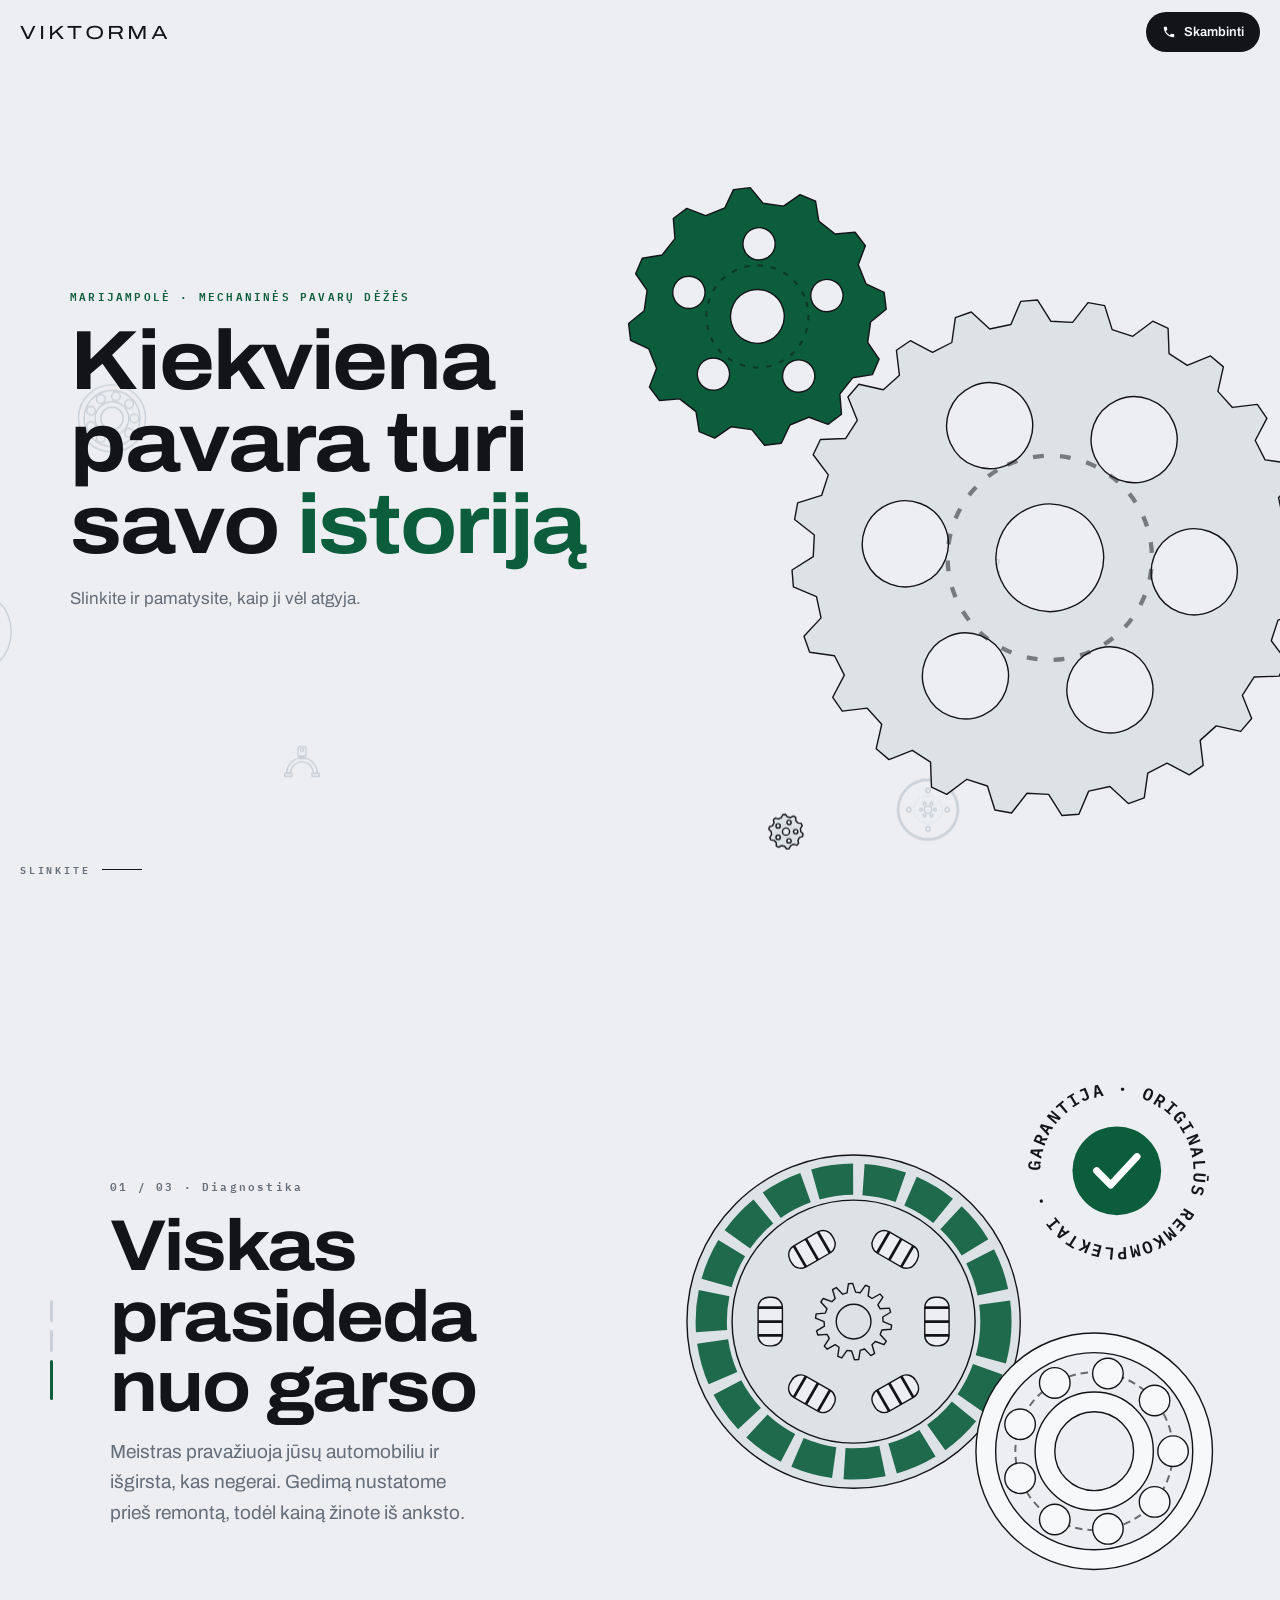
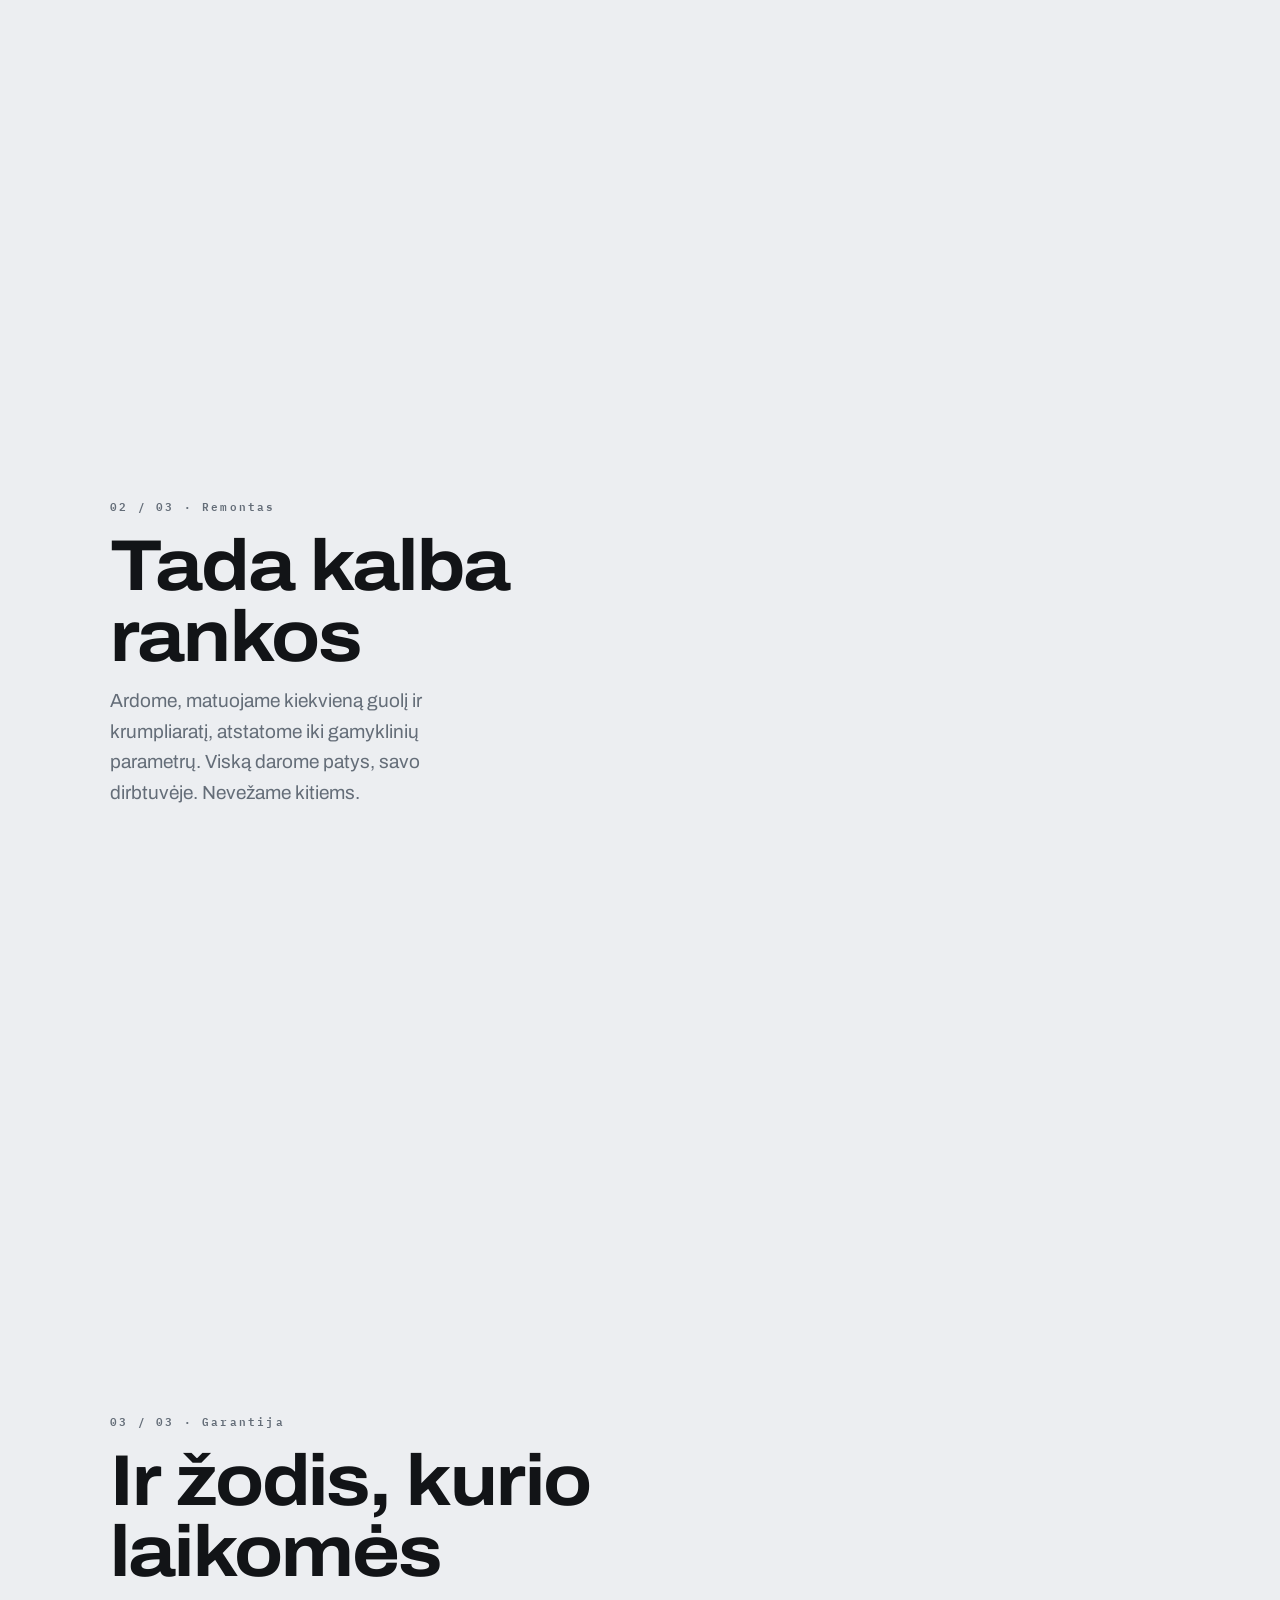
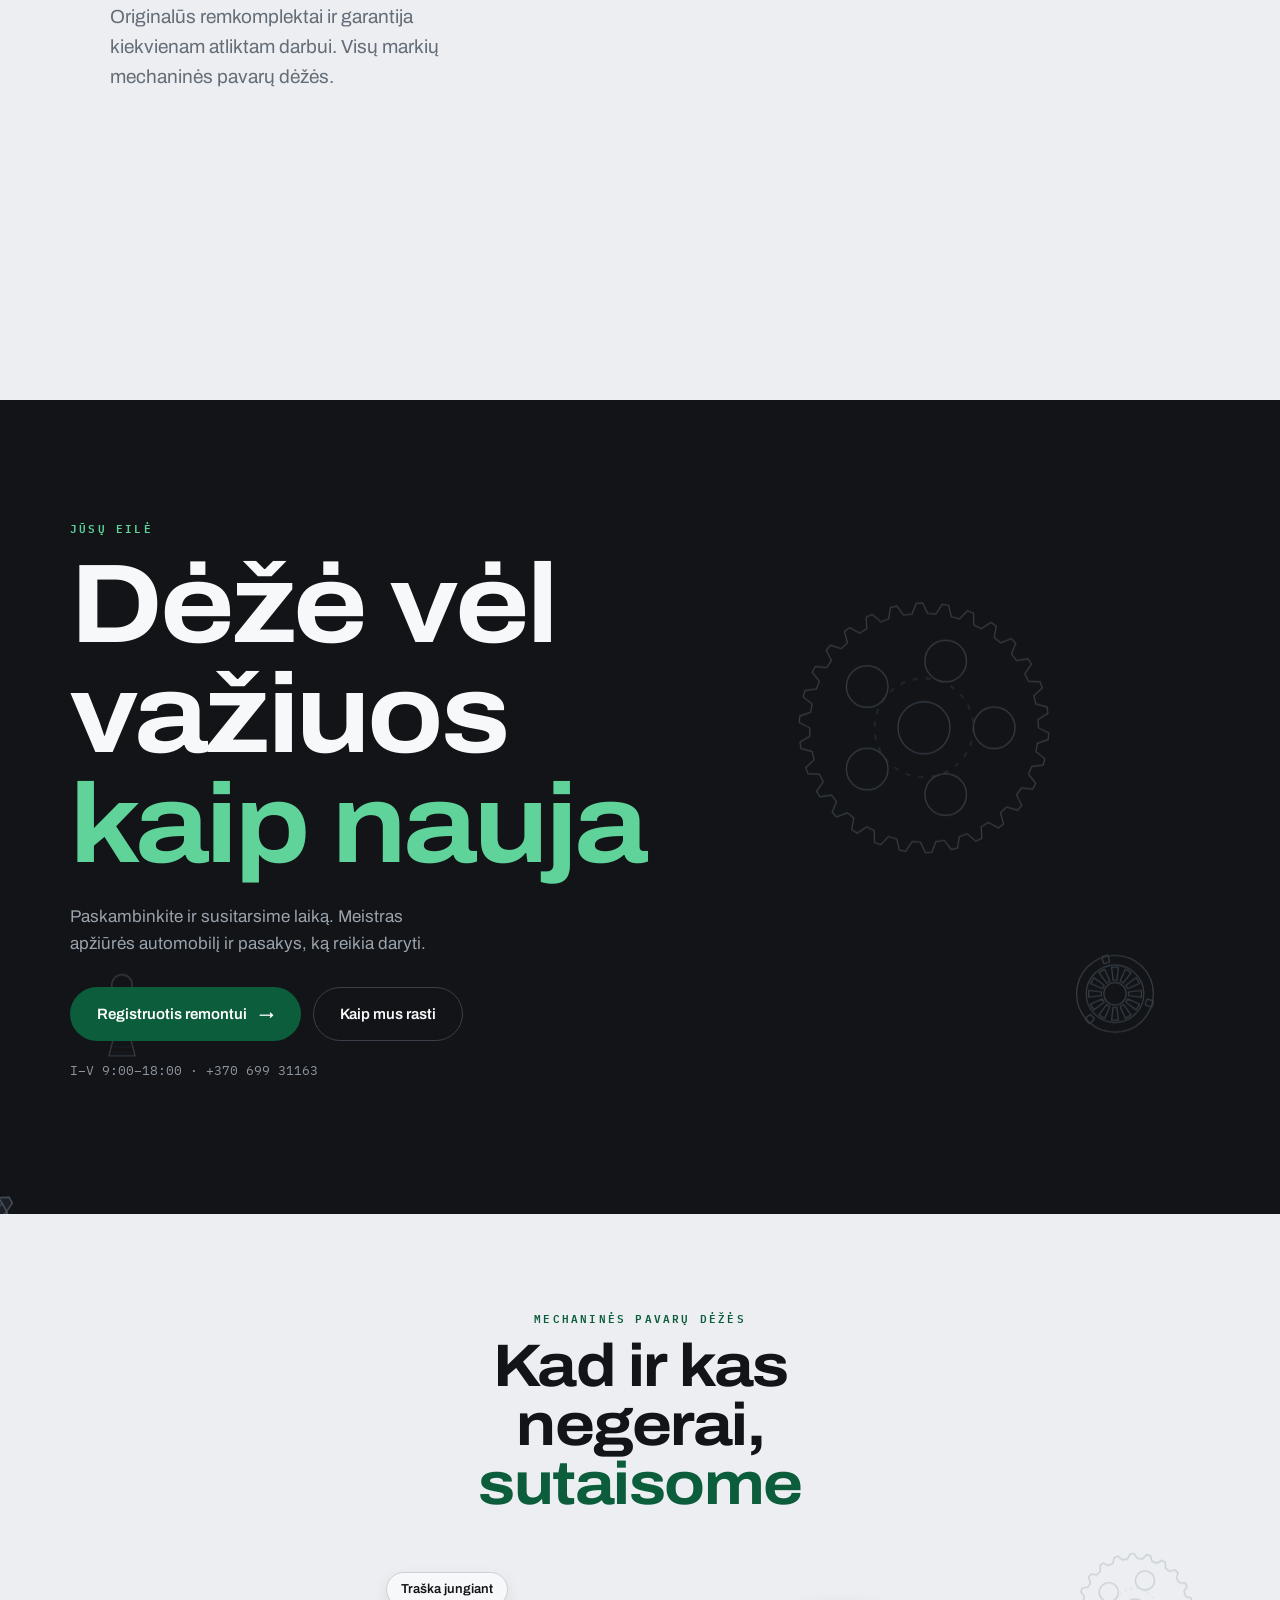
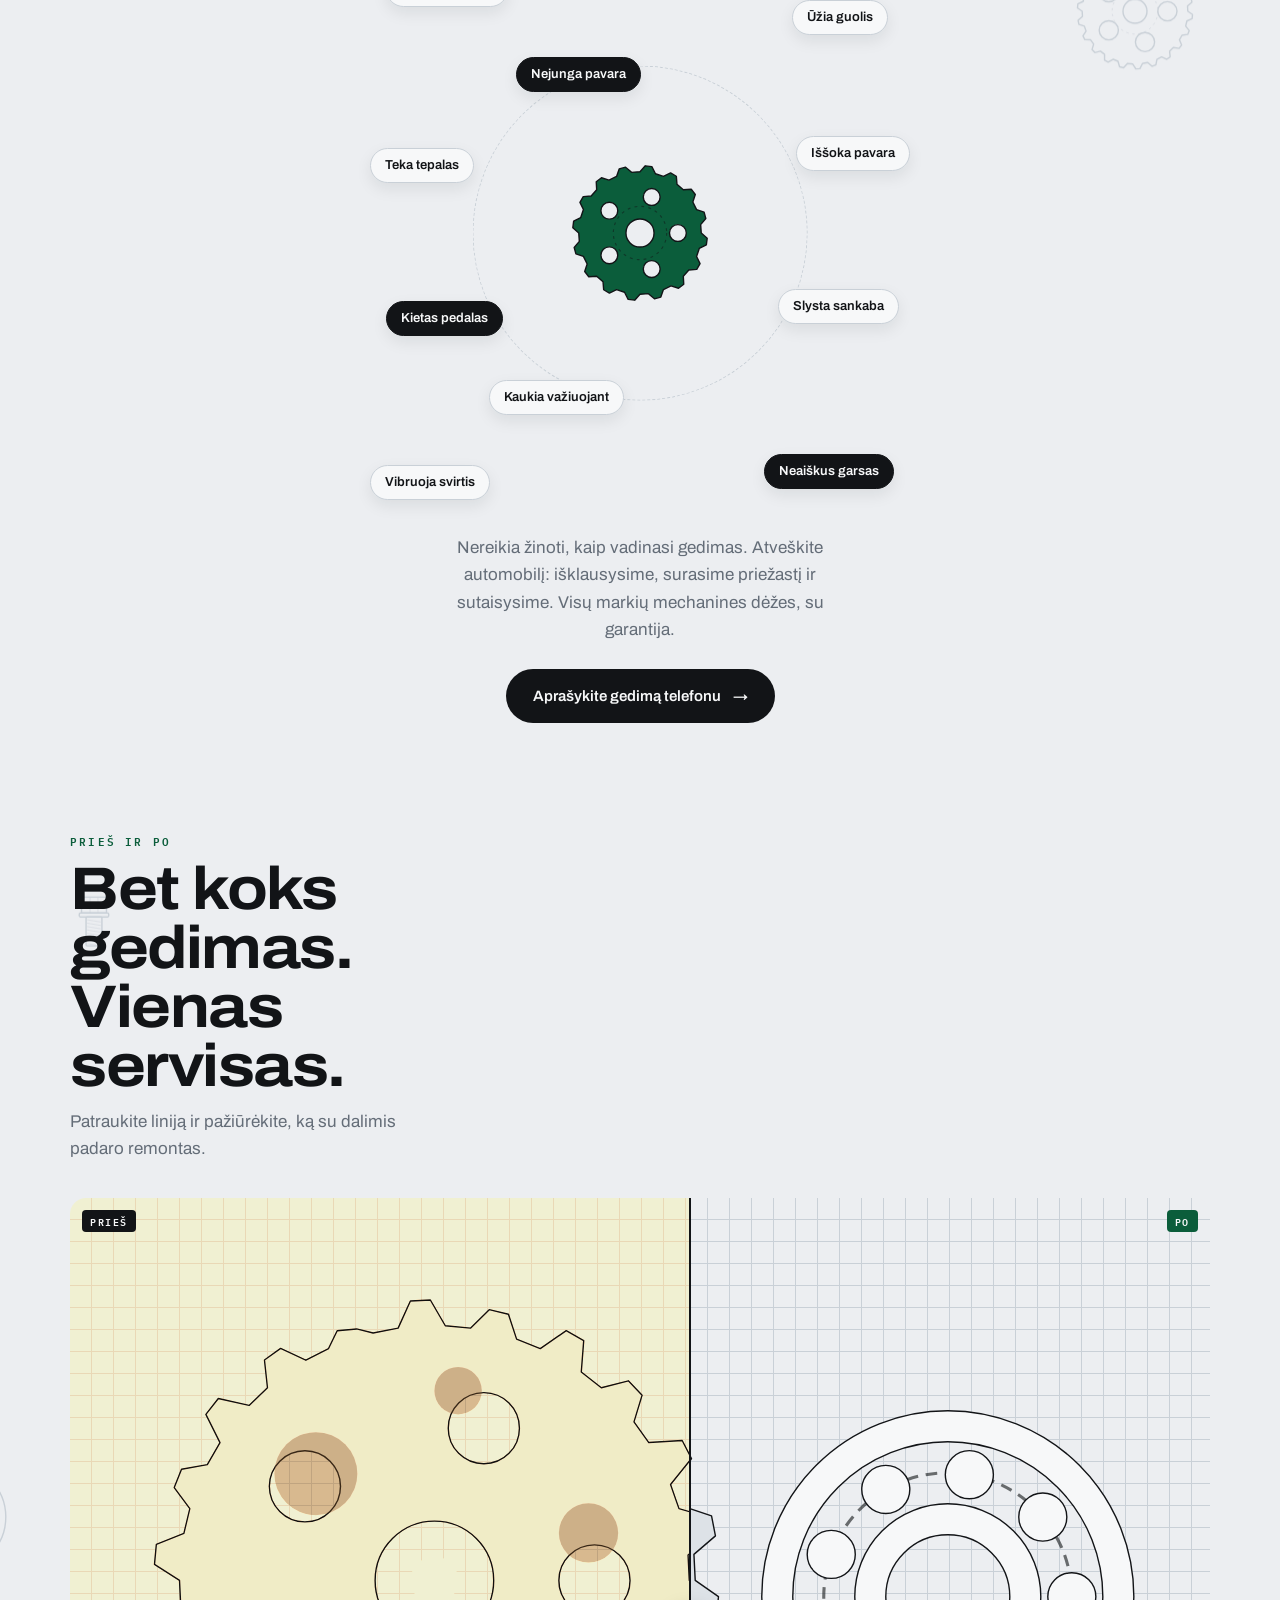
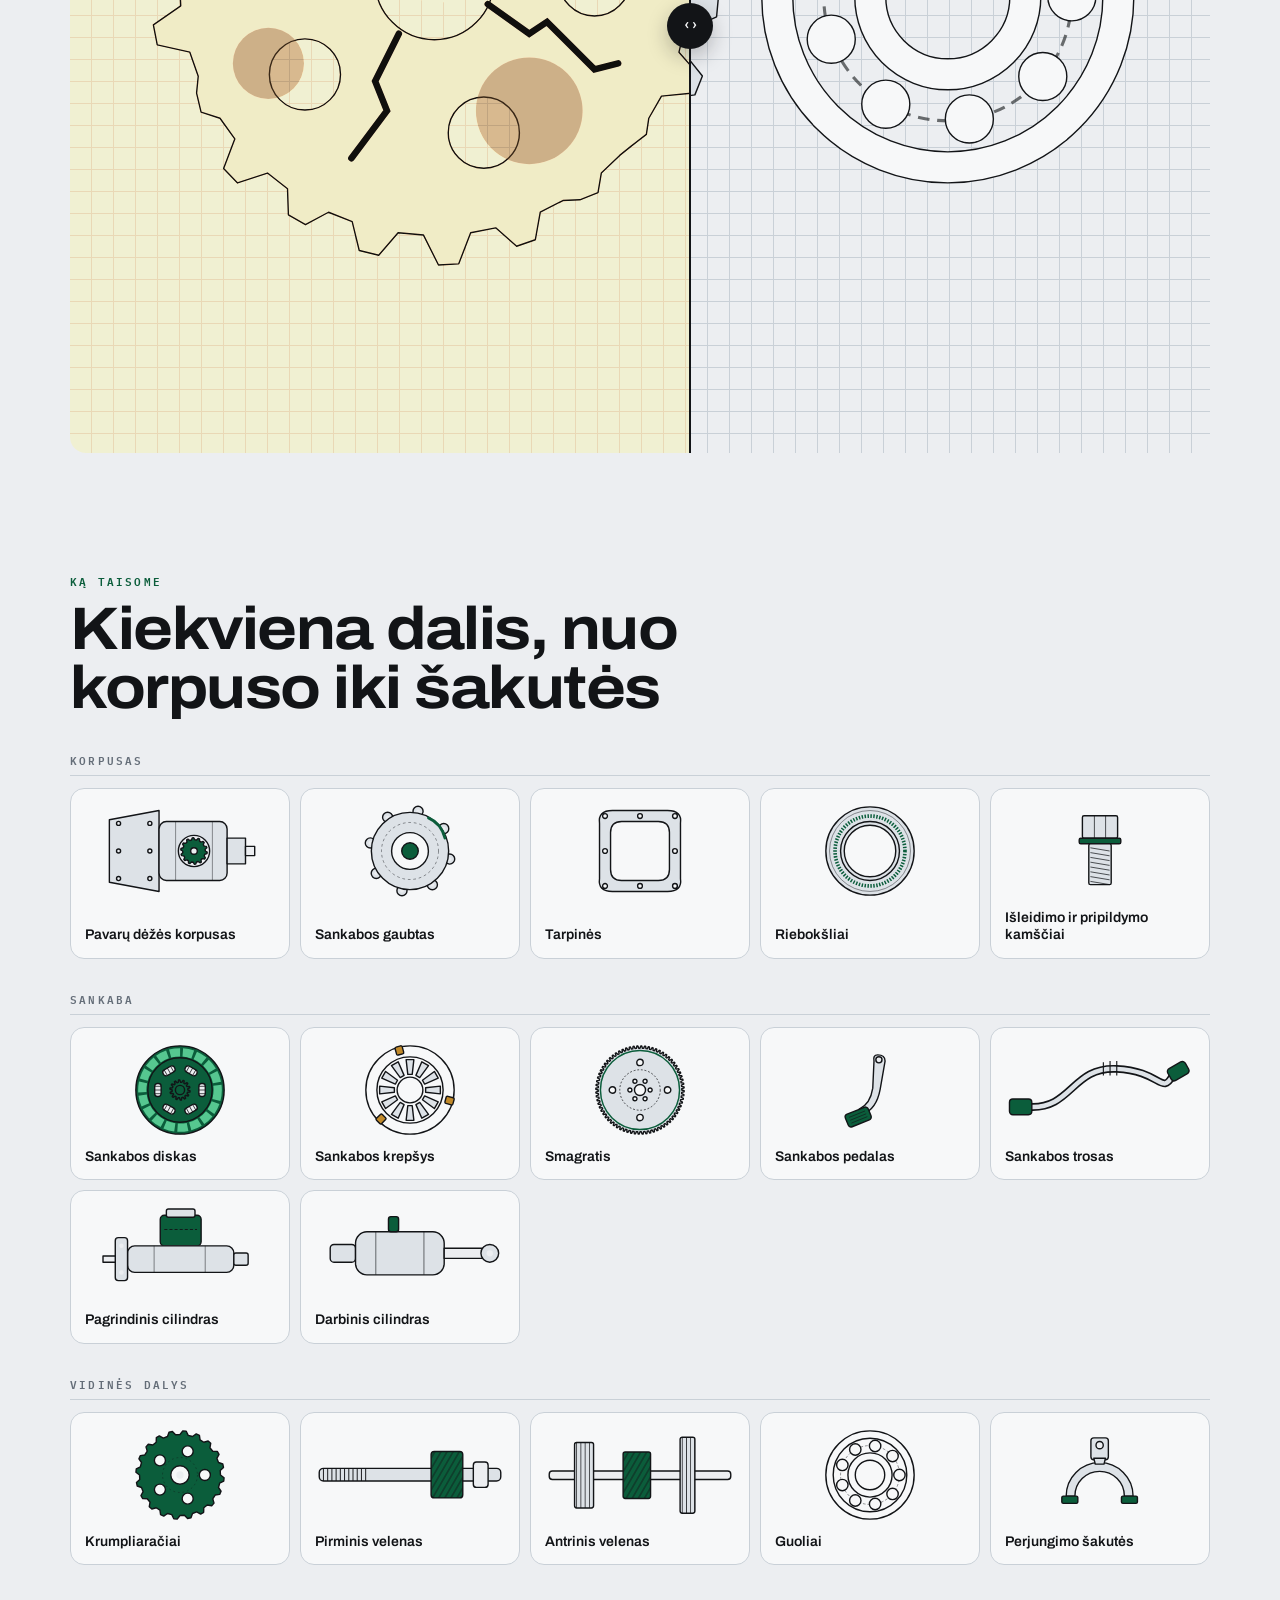
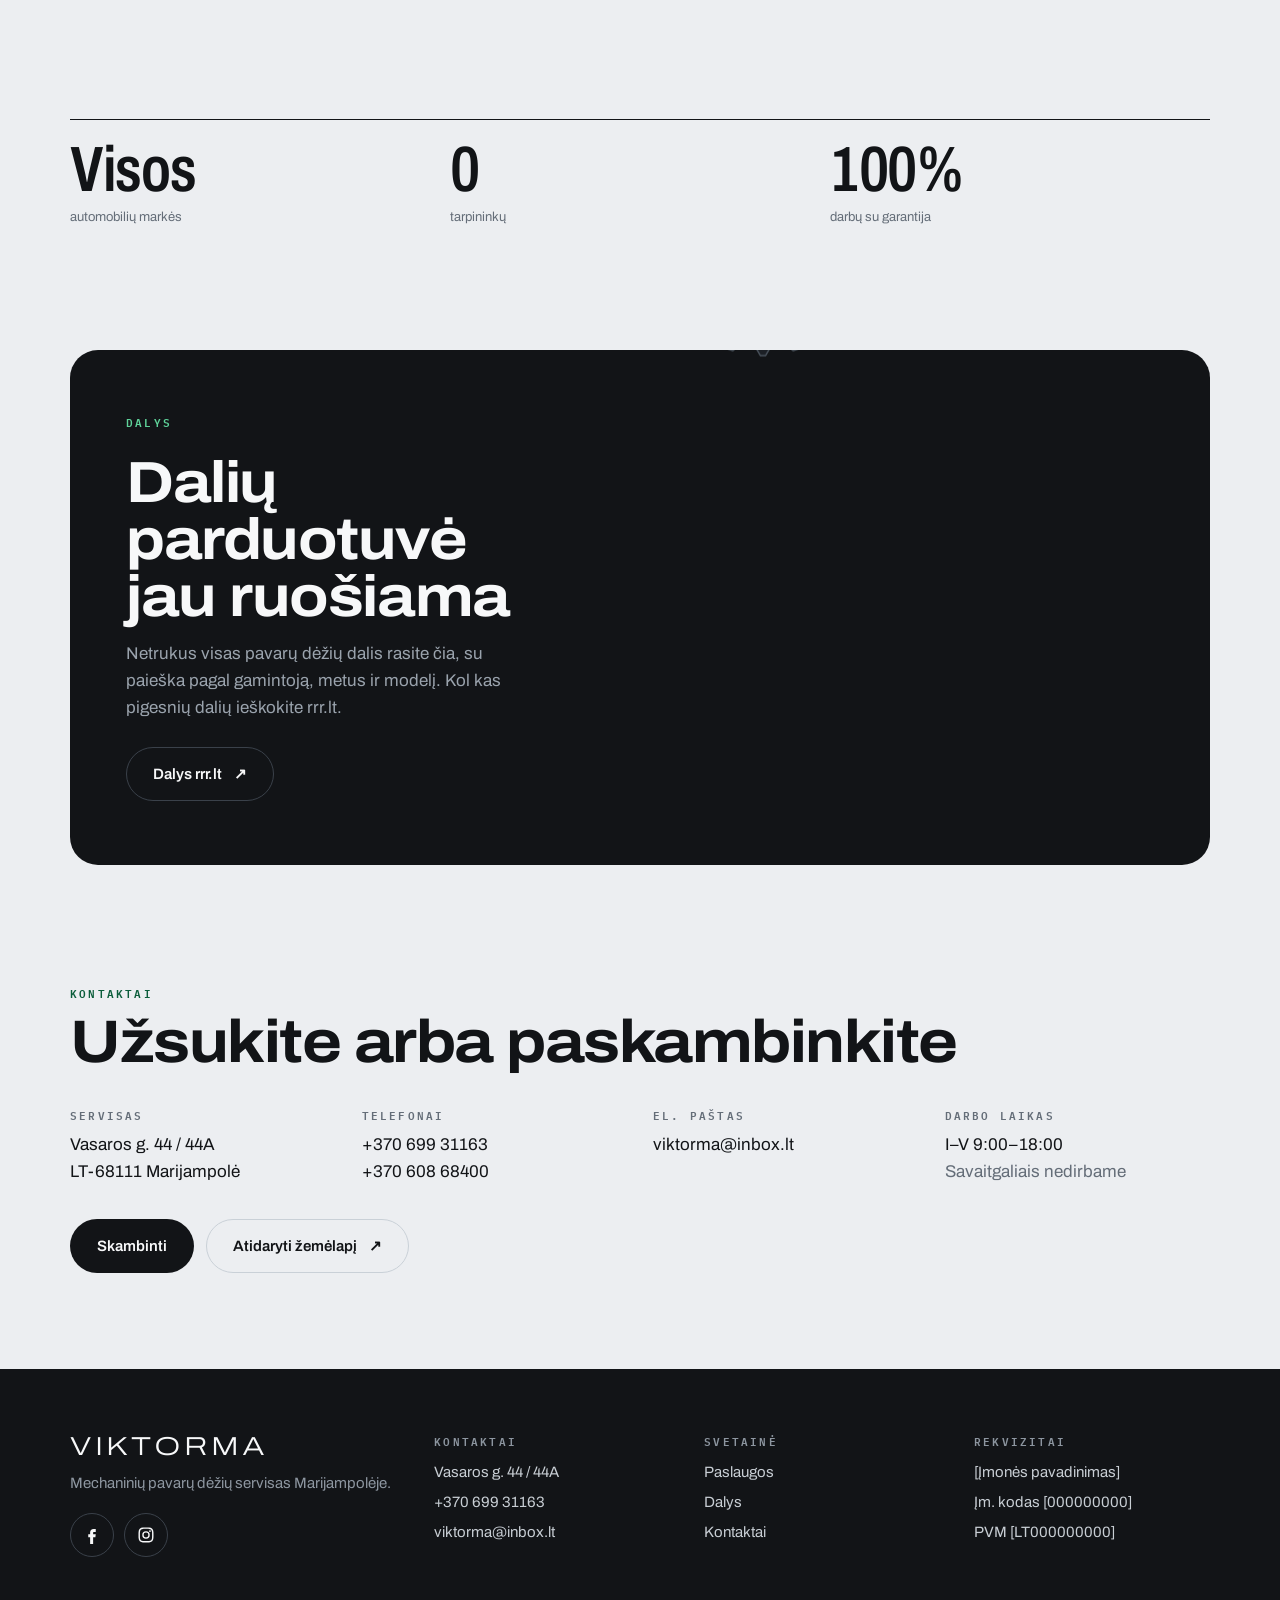
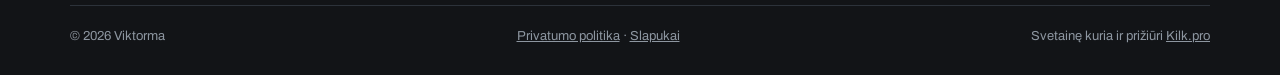
==== index.html @ b4c27b7d "Replace services list with symptom cloud and before/after slider The services cards are gone. A clou" ====
<!doctype html>
<html lang="lt">
<head>
<meta charset="utf-8">
<meta name="viewport" content="width=device-width, initial-scale=1, viewport-fit=cover">
<title>Viktorma · Mechaninių pavarų dėžių servisas Marijampolėje</title>
<meta name="description" content="Mechaninių pavarų dėžių diagnostika, kapitalinis remontas ir tepalų keitimas Marijampolėje. Be tarpininkų, su garantija.">
<meta name="theme-color" content="#eceef1">
<link rel="preconnect" href="https://fonts.googleapis.com">
<link rel="preconnect" href="https://fonts.gstatic.com" crossorigin>
<link rel="stylesheet" href="https://fonts.googleapis.com/css2?family=Archivo:wdth,wght@62..125,300..800&family=IBM+Plex+Mono:wght@400;600&display=swap">
<link rel="stylesheet" href="assets/theme.css">
<style>
  /* Header */
  .top { position: fixed; inset: 0 0 auto; z-index: 50; display: flex; align-items: center; justify-content: space-between;
    padding: calc(12px + env(safe-area-inset-top, 0px)) max(20px, env(safe-area-inset-right, 0px)) 12px var(--gutter);
    opacity: 0; transition: opacity .8s var(--ease) .4s, background .4s, box-shadow .4s; }
  .ready .top { opacity: 1; }
  .top.solid { background: rgba(236, 238, 241, .86); backdrop-filter: blur(12px); -webkit-backdrop-filter: blur(12px); box-shadow: 0 1px 0 var(--line); }
  .logo { font: 400 19px/1 var(--f-sans); font-stretch: 125%; letter-spacing: .16em; text-decoration: none; }
  .top-call { display: inline-flex; align-items: center; gap: 8px; height: 40px; padding: 0 16px; border-radius: 999px; background: var(--ink); color: var(--steel-2); font: 600 13px/1 var(--f-sans); text-decoration: none; }
  .top-call svg { width: 14px; height: 14px; fill: currentColor; }

  /* Hero: quiet screen, one line, two meshing gears turning at the edge */
  .hero { position: relative; min-height: 100svh; overflow: hidden; display: grid; align-content: center; }
  .hero .wrap { position: relative; z-index: 2; }
  .hero-line { font-size: clamp(34px, 10vw, 84px); max-width: 11ch; margin-top: 16px; }
  .hero .lead { margin-top: 18px; }
  .ready .hero .wrap > * { animation: rise 1.2s var(--ease) both; }
  .ready .hero .wrap > :nth-child(2) { animation-delay: .15s; }
  .ready .hero .wrap > :nth-child(3) { animation-delay: .3s; }
  @keyframes rise { from { opacity: 0; transform: translateY(18px); } }
  .mesh { position: absolute; inset: 0; z-index: 1; pointer-events: none; }
  .mesh > div { position: absolute; }
  .scroll-cue { position: absolute; z-index: 2; left: var(--gutter); bottom: calc(26px + env(safe-area-inset-bottom, 0px)); display: flex; align-items: center; gap: 12px;
    font: 600 10px/1 var(--f-mono); letter-spacing: .28em; text-transform: uppercase; color: var(--dim); }
  .scroll-cue i { width: 40px; height: 1px; background: var(--ink); transform-origin: left; animation: cue 2.2s var(--ease) infinite; }
  @keyframes cue { 0% { transform: scaleX(0); } 60% { transform: scaleX(1); opacity: 1; } 100% { transform: scaleX(1); opacity: 0; } }

  /* Story: sticky stage with three illustrated scenes, chapters scroll over it */
  .story { position: relative; }
  .stage { position: sticky; top: 0; height: 100svh; overflow: hidden; pointer-events: none; }
  .scene { position: absolute; left: 50%; top: 13svh; width: min(84vw, 520px); aspect-ratio: 1; max-width: 100%; transform: translateX(-50%) scale(.86) rotate(-6deg); opacity: 0;
    transition: opacity .8s var(--ease), transform 1.1s var(--ease); display: grid; place-items: center; }
  .stage[data-step="1"] .s1, .stage[data-step="2"] .s2, .stage[data-step="3"] .s3 { opacity: 1; transform: translateX(-50%); }
  .s1 .box { width: 92%; }
  .waves { position: absolute; left: -4%; top: 22%; width: 40%; }
  .waves path { fill: none; stroke: var(--green); stroke-width: 2; stroke-linecap: round; opacity: 0; animation: wave 2.4s ease-out infinite; transform-origin: 0 50%; }
  .waves path:nth-child(2) { animation-delay: .4s; } .waves path:nth-child(3) { animation-delay: .8s; }
  @keyframes wave { 0% { opacity: 0; transform: scale(.6); } 30% { opacity: 1; } 100% { opacity: 0; transform: scale(1.15); } }
  .callout { position: absolute; font: 600 10px/1.3 var(--f-mono); letter-spacing: .12em; text-transform: uppercase; display: flex; align-items: center; gap: 8px; color: var(--ink); }
  .callout::before { content: ''; width: 26px; height: 1px; background: var(--ink); }
  .s2 .cut { position: absolute; width: 62%; opacity: .9; }
  .s2 .sh { position: absolute; width: 104%; bottom: 6%; }
  .s2 .sh .g1, .s2 .sh .g2, .s2 .sh .g3 { transition: transform 1.4s var(--ease) .3s; }
  .stage[data-step="2"] .sh .g1 { transform: translateX(-12px); }
  .stage[data-step="2"] .sh .g3 { transform: translateX(14px); }
  .s3 .cl { position: absolute; width: 62%; left: 2%; top: 14%; }
  .s3 .br { position: absolute; width: 44%; right: 2%; bottom: 10%; }
  .s3 .badge { position: absolute; width: 36%; right: 2%; top: 0; }
  .badge { overflow: visible; }
  .badge text { font: 600 8.5px var(--f-mono); letter-spacing: .12em; fill: var(--ink); }
  .badge .core { fill: var(--green); }
  .steps { position: absolute; left: var(--gutter); top: 50%; display: grid; gap: 8px; transform: translateY(-50%); }
  .steps i { width: 3px; height: 22px; border-radius: 2px; background: var(--line); transition: background .4s, height .4s; }
  .stage[data-step="1"] .steps i:nth-child(1), .stage[data-step="2"] .steps i:nth-child(2), .stage[data-step="3"] .steps i:nth-child(3) { background: var(--green); height: 40px; }

  .chapter { position: relative; z-index: 2; min-height: 100svh; display: flex; align-items: flex-end; padding-bottom: 9svh; }
  .chapter:first-of-type { margin-top: -100svh; }
  .chapter .wrap > div { max-width: 560px; padding-top: 70px;
    background: linear-gradient(to bottom, rgba(236, 238, 241, 0), var(--steel) 60px); }
  .chapter .num { font: 600 11px/1 var(--f-mono); color: var(--dim); letter-spacing: .2em; }
  .chapter h2 { font-size: clamp(36px, 10.5vw, 72px); margin: 12px 0 14px; }
  .chapter p { margin: 0; color: var(--dim); max-width: 34ch; font-size: clamp(16px, 4.3vw, 19px); }
  @media (min-width: 900px) {
    .scene { left: auto; right: max(4vw, calc((100vw - var(--max)) / 2)); top: 50%; transform: translateY(-50%) scale(.86) rotate(-6deg); width: min(44vw, 560px); }
    .stage[data-step="1"] .s1, .stage[data-step="2"] .s2, .stage[data-step="3"] .s3 { transform: translateY(-50%); }
    .chapter { align-items: center; padding: 0; }
    .chapter .wrap > div { background: none; padding: 0 0 0 40px; }
    .steps { left: max(var(--gutter), calc((100vw - var(--max)) / 2)); }
  }

  /* CTA */
  .cta { position: relative; overflow: hidden; padding: 120px 0; min-height: 88svh; display: grid; align-content: center; }
  .cta .wrap { position: relative; z-index: 1; }
  .cta h2 { font-size: clamp(44px, 13vw, 112px); margin: 16px 0 22px; max-width: 10ch; }
  .cta h2 em { color: #5fd39a; }
  .cta-actions { display: flex; flex-wrap: wrap; gap: 12px; margin-top: 30px; }
  .cta-note { margin-top: 20px; font: 400 13px/1.5 var(--f-mono); color: #8d96a0; }

  /* Info sections */
  .section { position: relative; padding: 96px 0; }
  .section-head { display: grid; gap: 12px; margin-bottom: 36px; }
  .section-head h2 { font-size: clamp(34px, 9vw, 60px); }
  .services { display: grid; gap: 12px; grid-template-columns: 1fr; }
  .fix h2 { max-width: 12ch; }
  .fix { overflow: hidden; }
  .cloud { position: relative; width: min(100%, 540px); aspect-ratio: 1 / 1.05; margin: 10px auto 0; }
  .cloud::before { content: ''; position: absolute; left: 50%; top: 50%; width: 62%; aspect-ratio: 1; transform: translate(-50%, -50%); border: 1px dashed var(--line); border-radius: 50%; }
  .cloud .core { position: absolute; left: 50%; top: 50%; width: 26%; transform: translate(-50%, -50%); }
  .sym { position: absolute; white-space: nowrap; font: 600 13px/1 var(--f-sans); padding: 10px 14px; border-radius: 999px; background: var(--steel-2); border: 1px solid var(--line);
    box-shadow: 0 6px 16px rgba(18, 20, 23, .08); animation: drift var(--bob, 6s) ease-in-out infinite alternate; }
  .sym.k { background: var(--ink); color: var(--steel-2); border-color: var(--ink); }
  @keyframes drift { from { transform: translateY(-5px) rotate(var(--tilt, 0deg)); } to { transform: translateY(5px) rotate(calc(var(--tilt, 0deg) * -1)); } }
  .fix-line { max-width: 40ch; margin: 18px auto 0; text-align: center; color: var(--dim); }
  .ba-block { margin-top: 110px; }
  .ba { position: relative; border-radius: 16px; overflow: hidden; user-select: none; touch-action: pan-y; }
  .ba .art { border-radius: 0; aspect-ratio: 4 / 3; }
  .ba .before { position: absolute; inset: 0; clip-path: inset(0 calc(100% - var(--x)) 0 0); filter: sepia(.55) saturate(1.3) brightness(.92) contrast(1.05); }
  .ba .rust { position: absolute; fill: #8a4b1f; fill-opacity: .4; }
  .ba-lab { position: absolute; top: 12px; z-index: 3; font: 600 10px/1 var(--f-mono); letter-spacing: .16em; text-transform: uppercase; background: var(--ink); color: var(--steel-2); padding: 6px 8px; border-radius: 4px; }
  .ba-lab.l { left: 12px; } .ba-lab.r { right: 12px; background: var(--green); }
  .ba-handle { position: absolute; z-index: 3; top: 0; bottom: 0; left: var(--x); width: 2px; margin-left: -1px; background: var(--ink); pointer-events: none; }
  .ba-handle b { position: absolute; top: 50%; left: 50%; transform: translate(-50%, -50%); width: 46px; height: 46px; border-radius: 50%; background: var(--ink); color: var(--steel-2); display: grid; place-items: center; font: 600 15px/1 var(--f-sans); box-shadow: 0 8px 20px rgba(18, 20, 23, .25); }
  .ba input { position: absolute; inset: 0; z-index: 4; width: 100%; height: 100%; margin: 0; opacity: 0; cursor: ew-resize; }
  .ba:has(input:focus-visible) .ba-handle b { outline: 2px solid var(--green-2); outline-offset: 3px; }
  .art { position: relative; aspect-ratio: 16 / 10; border-radius: 12px; overflow: hidden; background: var(--steel);
    background-image: linear-gradient(var(--line) 1px, transparent 1px), linear-gradient(90deg, var(--line) 1px, transparent 1px); background-size: 22px 22px; background-position: -1px -1px; }
  .art > div { position: absolute; }
  .art .waves { position: absolute; }
  .chip { position: absolute; z-index: 2; font: 600 9.5px/1 var(--f-mono); letter-spacing: .12em; text-transform: uppercase; background: var(--ink); color: var(--steel-2); padding: 5px 7px; border-radius: 4px; }
  .pgroup { margin-bottom: 34px; }
  .pgroup h3 { font: 600 11px/1 var(--f-mono); letter-spacing: .2em; text-transform: uppercase; color: var(--dim); margin: 0 0 12px; padding-bottom: 10px; border-bottom: 1px solid var(--line); }
  .tiles { display: grid; grid-template-columns: repeat(2, minmax(0, 1fr)); gap: 10px; }
  .tile { background: var(--steel-2); border: 1px solid var(--line); border-radius: 14px; padding: 16px 14px 14px; display: grid; gap: 12px; align-content: space-between; }
  .tile > div { height: 92px; display: grid; place-items: center; }
  .tile > div .part-svg { max-height: 92px; width: auto; max-width: 100%; }
  .tile .t-sm .part-svg { max-height: 80px; }
  .tile .t-spin .part-svg { animation: spin 40s linear infinite; }
  .tile:nth-child(2n) .t-spin .part-svg { animation-direction: reverse; }
  .tile span { font: 600 14px/1.25 var(--f-sans); }
  @media (max-width: 639px) { .tile:last-child:nth-child(odd) { grid-column: 1 / -1; } }
  @media (min-width: 640px) { .tiles { grid-template-columns: repeat(3, minmax(0, 1fr)); } }
  @media (min-width: 980px) { .tiles { grid-template-columns: repeat(5, minmax(0, 1fr)); } }
  @media (min-width: 640px) { .services { grid-template-columns: 1fr 1fr; } }
  @media (min-width: 980px) { .services { grid-template-columns: repeat(3, 1fr); } }

  .proof { display: grid; grid-template-columns: repeat(3, 1fr); border-top: 1px solid var(--ink); }
  .proof div { padding: 18px 10px 0 0; }
  .proof b { display: block; font: 600 clamp(30px, 9vw, 64px)/1 var(--f-sans); font-stretch: 75%; letter-spacing: -.02em; font-variant-numeric: tabular-nums; }
  .proof span { font-size: 13px; color: var(--dim); }

  .shop { position: relative; overflow: hidden; border-radius: 28px; padding: 40px 26px 220px; }
  .shop .txt { position: relative; z-index: 1; max-width: 460px; }
  .shop h2 { font-size: clamp(34px, 9vw, 58px); margin: 14px 0 14px; }
  .shop p { margin: 0 0 26px; }
  @media (min-width: 860px) { .shop { padding: 64px 56px; } }

  .contact { display: grid; gap: 26px; grid-template-columns: 1fr 1fr; }
  .contact h4 { margin: 0 0 8px; font: 600 11px/1.4 var(--f-mono); letter-spacing: .2em; text-transform: uppercase; color: var(--dim); }
  .contact p { margin: 0; }
  .contact a { text-decoration: none; }
  .contact a:hover { color: var(--green); }
  .contact-actions { margin-top: 34px; display: flex; flex-wrap: wrap; gap: 12px; }
  @media (min-width: 860px) { .contact { grid-template-columns: repeat(4, 1fr); } }
</style>
</head>
<body>

<div class="intro" aria-hidden="true">
  <div class="intro-in">
    <div class="intro-word"><span style="--i:0">V</span><span style="--i:1">I</span><span style="--i:2">K</span><span style="--i:3">T</span><span style="--i:4">O</span><span style="--i:5">R</span><span style="--i:6">M</span><span style="--i:7">A</span></div>
    <div class="intro-gear tone-green" data-part="gear:12"></div>
  </div>
</div>

<header class="top" id="top">
  <a class="logo" href="#">VIKTORMA</a>
  <a class="top-call" href="tel:+37069931163"><svg viewBox="0 0 24 24" aria-hidden="true"><path d="M6.6 10.8a15.1 15.1 0 0 0 6.6 6.6l2.2-2.2a1 1 0 0 1 1-.25c1.1.37 2.3.57 3.6.57a1 1 0 0 1 1 1V20a1 1 0 0 1-1 1C10.6 21 3 13.4 3 4a1 1 0 0 1 1-1h3.5a1 1 0 0 1 1 1c0 1.3.2 2.5.57 3.6a1 1 0 0 1-.25 1z"/></svg>Skambinti</a>
</header>

<main>
  <section class="hero">
    <div class="field" data-field="bearing,6,9,70,1.4,line;sprocket:14,74,12,54,2,line;gear:10,60,28,36,2.6,steel;clutch,-6,46,90,.8,line;flywheel,70,48,64,1.6,line;fork,22,30,40,2.2,line"></div>
    <div class="mesh" id="mesh" aria-hidden="true"></div>
    <div class="wrap">
      <p class="eyebrow">Marijampolė · Mechaninės pavarų dėžės</p>
      <h1 class="display hero-line">Kiekviena pavara turi savo <em>istoriją</em></h1>
      <p class="lead">Slinkite ir pamatysite, kaip ji vėl atgyja.</p>
    </div>
    <div class="scroll-cue">Slinkite<i></i></div>
  </section>

  <section class="story" aria-label="Viktorma istorija">
    <div class="stage" id="stage" data-step="1" aria-hidden="true">
      <div class="steps"><i></i><i></i><i></i></div>
      <div class="scene s1">
        <div class="box tone-steel" data-part="gearbox"></div>
        <svg class="waves" viewBox="0 0 60 100"><path d="M20,30 Q32,50 20,70"/><path d="M30,20 Q48,50 30,80"/><path d="M40,10 Q64,50 40,90"/></svg>
        <span class="callout" style="right:2%;top:12%">Klausomės</span>
        <span class="callout" style="left:30%;bottom:16%">Matuojame</span>
      </div>
      <div class="scene s2">
        <div class="cut tone-white spin" style="--spin:40s" data-part="cutaway:28"></div>
        <div class="sh tone-steel" data-part="shaft"></div>
        <span class="callout" style="left:0;top:8%">Tolerancija 0,02 mm</span>
      </div>
      <div class="scene s3">
        <div class="cl tone-steel spin" style="--spin:30s" data-part="clutch"></div>
        <div class="br tone-white spin" style="--spin:16s;--dir:reverse" data-part="bearing"></div>
        <svg class="badge" viewBox="0 0 100 100">
          <defs><path id="bp" d="M50,50 m-38,0 a38,38 0 1,1 76,0 a38,38 0 1,1 -76,0"/></defs>
          <circle class="core" cx="50" cy="50" r="22"/>
          <path d="M40,50 l7,7 l13,-14" fill="none" stroke="#fff" stroke-width="3.5" stroke-linecap="round" stroke-linejoin="round"/>
          <g class="spin" style="--spin:26s;transform-origin:50px 50px"><text><textPath href="#bp">GARANTIJA · ORIGINALŪS REMKOMPLEKTAI ·</textPath></text></g>
        </svg>
      </div>
    </div>

    <article class="chapter" data-step="1">
      <div class="wrap"><div class="reveal">
        <span class="num">01 / 03 · Diagnostika</span>
        <h2 class="display">Viskas prasideda nuo garso</h2>
        <p>Meistras pravažiuoja jūsų automobiliu ir išgirsta, kas negerai. Gedimą nustatome prieš remontą, todėl kainą žinote iš anksto.</p>
      </div></div>
    </article>
    <article class="chapter" data-step="2">
      <div class="wrap"><div class="reveal">
        <span class="num">02 / 03 · Remontas</span>
        <h2 class="display">Tada kalba rankos</h2>
        <p>Ardome, matuojame kiekvieną guolį ir krumpliaratį, atstatome iki gamyklinių parametrų. Viską darome patys, savo dirbtuvėje. Nevežame kitiems.</p>
      </div></div>
    </article>
    <article class="chapter" data-step="3">
      <div class="wrap"><div class="reveal">
        <span class="num">03 / 03 · Garantija</span>
        <h2 class="display">Ir žodis, kurio laikomės</h2>
        <p>Originalūs remkomplektai ir garantija kiekvienam atliktam darbui. Visų markių mechaninės pavarų dėžės.</p>
      </div></div>
    </article>
  </section>

  <section class="cta dark" id="registracija">
    <div class="field" data-field="gear:30,62,8,260,.6,nightline;cutaway:20,-12,60,180,1.2,night;sprocket:16,78,70,110,1.8,night;bearing,40,90,70,2.4,nightline;pressure,84,30,80,1.4,nightline;lever,8,16,40,2,nightline"></div>
    <div class="wrap reveal">
      <p class="eyebrow">Jūsų eilė</p>
      <h2 class="display">Dėžė vėl važiuos <em>kaip nauja</em></h2>
      <p class="lead">Paskambinkite ir susitarsime laiką. Meistras apžiūrės automobilį ir pasakys, ką reikia daryti.</p>
      <div class="cta-actions">
        <a class="btn btn-green" href="tel:+37069931163">Registruotis remontui <span class="arr" aria-hidden="true">→</span></a>
        <a class="btn btn-line" href="#kontaktai">Kaip mus rasti</a>
      </div>
      <p class="cta-note">I–V 9:00–18:00 · +370 699 31163</p>
    </div>
  </section>

  <section class="section fix" id="paslaugos">
    <div class="field" data-field="gear:22,84,4,120,1,line;bearing,-8,58,110,1.6,line;pressure,88,88,90,1.3,line;plug,6,30,34,2.2,line"></div>
    <div class="wrap" style="position:relative;z-index:1">
      <div class="section-head reveal" style="text-align:center;justify-items:center">
        <p class="eyebrow">Mechaninės pavarų dėžės</p>
        <h2 class="display">Kad ir kas negerai, <em>sutaisome</em></h2>
      </div>
      <div class="cloud reveal" aria-label="Gedimai, kuriuos taisome">
        <div class="core tone-green spin" style="--spin:24s" data-part="gear:16"></div>
        <span class="sym" style="left:3%;top:4%;--bob:5.0s;--tilt:-3deg">Traška jungiant</span>
        <span class="sym" style="right:4%;top:9%;--bob:6.3s;--tilt:2deg">Ūžia guolis</span>
        <span class="sym k" style="left:27%;top:19%;--bob:7.6s;--tilt:-1deg">Nejunga pavara</span>
        <span class="sym" style="left:0;top:35%;--bob:8.9s;--tilt:3deg">Teka tepalas</span>
        <span class="sym" style="right:0;top:33%;--bob:5.0s;--tilt:-2deg">Iššoka pavara</span>
        <span class="sym k" style="left:3%;top:62%;--bob:6.3s;--tilt:-3deg">Kietas pedalas</span>
        <span class="sym" style="right:2%;top:60%;--bob:7.6s;--tilt:2deg">Slysta sankaba</span>
        <span class="sym" style="left:22%;top:76%;--bob:8.9s;--tilt:-1deg">Kaukia važiuojant</span>
        <span class="sym" style="left:0;top:91%;--bob:5.0s;--tilt:3deg">Vibruoja svirtis</span>
        <span class="sym k" style="right:3%;top:89%;--bob:6.3s;--tilt:-2deg">Neaiškus garsas</span>
      </div>
      <p class="fix-line reveal">Nereikia žinoti, kaip vadinasi gedimas. Atveškite automobilį: išklausysime, surasime priežastį ir sutaisysime. Visų markių mechanines dėžes, su garantija.</p>
      <div class="reveal" style="text-align:center;margin-top:26px"><a class="btn btn-ink" href="tel:+37069931163">Aprašykite gedimą telefonu <span class="arr" aria-hidden="true">→</span></a></div>

      <div class="ba-block">
        <div class="section-head reveal">
          <p class="eyebrow">Prieš ir po</p>
          <h2 class="display">Bet koks gedimas. Vienas servisas.</h2>
          <p class="lead">Patraukite liniją ir pažiūrėkite, ką su dalimis padaro remontas.</p>
        </div>
        <div class="ba reveal" id="ba" style="--x:50%">
          <div class="art after">
            <div class="tone-steel spin" style="left:6%;top:10%;width:52%;--spin:30s" data-part="gear:22"></div>
            <div class="tone-white spin" style="right:6%;top:24%;width:34%;--spin:14s;--dir:reverse" data-part="bearing"></div>
          </div>
          <div class="art before" aria-hidden="true">
            <div class="tone-steel" style="left:6%;top:10%;width:52%" data-part="worn:22"></div>
            <div class="tone-white" style="right:6%;top:24%;width:34%" data-part="bearing"></div>
            <svg class="rust" style="right:6%;top:24%;width:34%" viewBox="-50 -50 100 100"><circle cx="-24" cy="10" r="9"/><circle cx="18" cy="-26" r="7"/><circle cx="30" cy="20" r="6"/><path d="M-6,-40 L0,-30 L-4,-22" fill="none" stroke="#121417" stroke-width="1.2"/></svg>
          </div>
          <span class="ba-lab l">Prieš</span><span class="ba-lab r">Po</span>
          <div class="ba-handle" aria-hidden="true"><b>‹ ›</b></div>
          <input type="range" id="ba-range" min="0" max="100" value="50" aria-label="Palyginti prieš ir po remonto">
        </div>
      </div>
    </div>
  </section>

  <section class="section" id="dalys-mapas" style="padding-top:24px">
    <div class="wrap">
      <div class="section-head reveal">
        <p class="eyebrow">Ką taisome</p>
        <h2 class="display">Kiekviena dalis, nuo korpuso iki šakutės</h2>
      </div>
      <div class="pgroup reveal">
        <h3>Korpusas</h3>
        <div class="tiles">
          <div class="tile"><div class="tone-steel" data-part="case"></div><span>Pavarų dėžės korpusas</span></div>
          <div class="tile"><div class="tone-steel t-spin" data-part="bellhousing"></div><span>Sankabos gaubtas</span></div>
          <div class="tile"><div class="tone-brass" data-part="gasket"></div><span>Tarpinės</span></div>
          <div class="tile"><div class="tone-steel t-spin" data-part="seal"></div><span>Riebokšliai</span></div>
          <div class="tile"><div class="tone-steel t-sm" data-part="plug"></div><span>Išleidimo ir pripildymo kamščiai</span></div>
        </div>
      </div>
      <div class="pgroup reveal">
        <h3>Sankaba</h3>
        <div class="tiles">
          <div class="tile"><div class="tone-green t-spin" data-part="clutch"></div><span>Sankabos diskas</span></div>
          <div class="tile"><div class="tone-white t-spin" data-part="pressure"></div><span>Sankabos krepšys</span></div>
          <div class="tile"><div class="tone-steel t-spin" data-part="flywheel"></div><span>Smagratis</span></div>
          <div class="tile"><div class="tone-steel t-sm" data-part="pedal"></div><span>Sankabos pedalas</span></div>
          <div class="tile"><div class="tone-steel" data-part="cable"></div><span>Sankabos trosas</span></div>
          <div class="tile"><div class="tone-steel" data-part="master"></div><span>Pagrindinis cilindras</span></div>
          <div class="tile"><div class="tone-steel" data-part="slave"></div><span>Darbinis cilindras</span></div>
        </div>
      </div>
      <div class="pgroup reveal">
        <h3>Vidinės dalys</h3>
        <div class="tiles">
          <div class="tile"><div class="tone-green t-spin" data-part="gear:20"></div><span>Krumpliaračiai</span></div>
          <div class="tile"><div class="tone-steel" data-part="inputshaft"></div><span>Pirminis velenas</span></div>
          <div class="tile"><div class="tone-steel" data-part="outputshaft"></div><span>Antrinis velenas</span></div>
          <div class="tile"><div class="tone-white t-spin" data-part="bearing"></div><span>Guoliai</span></div>
          <div class="tile"><div class="tone-steel t-sm" data-part="fork"></div><span>Perjungimo šakutės</span></div>
        </div>
      </div>
    </div>
  </section>

  <section class="section" id="kodel" style="padding-top:24px">
    <div class="wrap">
      <div class="proof reveal">
        <div><b>Visos</b><span>automobilių markės</span></div>
        <div><b>0</b><span>tarpininkų</span></div>
        <div><b>100%</b><span>darbų su garantija</span></div>
      </div>
    </div>
  </section>

  <section class="section" id="dalys" style="padding-top:24px">
    <div class="wrap">
      <div class="shop dark reveal">
        <div class="field" data-field="sprocket:18,52,58,200,.5,night;gear:12,20,72,120,1.2,green;bearing,78,40,90,1.6,nightline"></div>
        <div class="txt">
          <p class="eyebrow">Dalys</p>
          <h2 class="display">Dalių parduotuvė jau ruošiama</h2>
          <p class="lead">Netrukus visas pavarų dėžių dalis rasite čia, su paieška pagal gamintoją, metus ir modelį. Kol kas pigesnių dalių ieškokite rrr.lt.</p>
          <a class="btn btn-line" href="https://rrr.lt" target="_blank" rel="noopener">Dalys rrr.lt <span class="arr" aria-hidden="true">↗</span></a>
        </div>
      </div>
    </div>
  </section>

  <section class="section" id="kontaktai" style="padding-top:24px">
    <div class="wrap">
      <div class="section-head reveal">
        <p class="eyebrow">Kontaktai</p>
        <h2 class="display">Užsukite arba paskambinkite</h2>
      </div>
      <div class="contact reveal">
        <div><h4>Servisas</h4><p>Vasaros g. 44 / 44A<br>LT-68111 Marijampolė</p></div>
        <div><h4>Telefonai</h4><p><a href="tel:+37069931163">+370 699 31163</a><br><a href="tel:+37060868400">+370 608 68400</a></p></div>
        <div><h4>El. paštas</h4><p><a href="mailto:viktorma@inbox.lt">viktorma@inbox.lt</a></p></div>
        <div><h4>Darbo laikas</h4><p>I–V 9:00–18:00<br><span style="color:var(--dim)">Savaitgaliais nedirbame</span></p></div>
      </div>
      <div class="contact-actions reveal">
        <a class="btn btn-ink" href="tel:+37069931163">Skambinti</a>
        <a class="btn btn-line" href="https://www.google.com/maps/search/?api=1&amp;query=Vasaros+g.+44,+Marijampol%C4%97" target="_blank" rel="noopener">Atidaryti žemėlapį <span class="arr" aria-hidden="true">↗</span></a>
      </div>
    </div>
  </section>
</main>

<footer class="site-footer dark">
  <div class="field" data-field="gear:24,80,10,220,.6,nightline;clutch,-10,60,160,1,nightline;seal,50,80,70,1.6,nightline"></div>
  <div class="wrap">
    <div class="footer-grid">
      <div>
        <div class="footer-brand">VIKTORMA</div>
        <p style="margin-top:12px;color:#8d96a0">Mechaninių pavarų dėžių servisas Marijampolėje.</p>
        <!-- TODO: replace # with the real social profile links -->
        <div class="socials">
          <a href="#" aria-label="Facebook"><svg viewBox="0 0 24 24"><path d="M14 8h3V4h-3c-2.8 0-4.5 1.8-4.5 4.6V11H7v4h2.5v9h4v-9h3l.5-4h-3.5V8.8c0-.5.3-.8.5-.8z"/></svg></a>
          <a href="#" aria-label="Instagram"><svg viewBox="0 0 24 24"><path d="M12 7a5 5 0 1 0 0 10 5 5 0 0 0 0-10zm0 8.2a3.2 3.2 0 1 1 0-6.4 3.2 3.2 0 0 1 0 6.4zM17.3 5.5a1.2 1.2 0 1 0 0 2.4 1.2 1.2 0 0 0 0-2.4zM12 2c-2.7 0-3 0-4.1.1C4.4 2.2 2.2 4.4 2.1 7.9 2 9 2 9.3 2 12s0 3 .1 4.1c.1 3.5 2.3 5.7 5.8 5.8 1.1.1 1.4.1 4.1.1s3 0 4.1-.1c3.5-.1 5.7-2.3 5.8-5.8.1-1.1.1-1.4.1-4.1s0-3-.1-4.1c-.1-3.5-2.3-5.7-5.8-5.8C15 2 14.7 2 12 2zm0 1.8c2.7 0 3 0 4 .1 2.5.1 3.9 1.5 4 4 .1 1 .1 1.3.1 4s0 3-.1 4c-.1 2.5-1.5 3.9-4 4-1 .1-1.3.1-4 .1s-3 0-4-.1c-2.5-.1-3.9-1.5-4-4-.1-1-.1-1.3-.1-4s0-3 .1-4c.1-2.5 1.5-3.9 4-4 1-.1 1.3-.1 4-.1z"/></svg></a>
        </div>
      </div>
      <div>
        <h4>Kontaktai</h4>
        <p>Vasaros g. 44 / 44A</p>
        <p><a href="tel:+37069931163">+370 699 31163</a></p>
        <p><a href="mailto:viktorma@inbox.lt">viktorma@inbox.lt</a></p>
      </div>
      <div>
        <h4>Svetainė</h4>
        <p><a href="#paslaugos">Paslaugos</a></p>
        <p><a href="#dalys">Dalys</a></p>
        <p><a href="#kontaktai">Kontaktai</a></p>
      </div>
      <div>
        <h4>Rekvizitai</h4>
        <!-- TODO: fill in the real company details -->
        <p>[Įmonės pavadinimas]</p>
        <p>Įm. kodas [000000000]</p>
        <p>PVM [LT000000000]</p>
      </div>
    </div>
    <div class="footer-base">
      <span>© <span id="yr">2026</span> Viktorma</span>
      <span><a href="#">Privatumo politika</a> · <a href="#">Slapukai</a></span>
      <span>Svetainę kuria ir prižiūri <a href="https://kilk.pro" target="_blank" rel="noopener">Kilk.pro</a></span>
    </div>
  </div>
</footer>

<script src="assets/parts.js"></script>
<script src="assets/motion.js" defer></script>
<script>
  document.getElementById('yr').textContent = new Date().getFullYear();

  // Header turns solid after the hero.
  (function () {
    var top = document.getElementById('top');
    var f = function () { top.classList.toggle('solid', scrollY > innerHeight * .7); };
    addEventListener('scroll', f, { passive: true }); f();
  })();

  // Story: the chapter in view picks the scene on the sticky stage.
  (function () {
    var stage = document.getElementById('stage');
    if (!('IntersectionObserver' in window)) return;
    var io = new IntersectionObserver(function (es) {
      es.forEach(function (e) { if (e.isIntersecting) stage.dataset.step = e.target.dataset.step; });
    }, { rootMargin: '-45% 0px -45% 0px' });
    document.querySelectorAll('.chapter').forEach(function (c) { io.observe(c); });
  })();

  // Hero: a 24-tooth gear driving a 12-tooth pinion, meshed, turning with time and scroll.
  (function () {
    var mesh = document.getElementById('mesh');
    var a = document.createElement('div'), b = document.createElement('div');
    a.className = 'tone-steel'; b.className = 'tone-green';
    a.innerHTML = VParts.gear({ n: 24, holes: 6 }); b.innerHTML = VParts.gear({ n: 12 });
    mesh.append(a, b);
    var TAU = Math.PI * 2, pA = TAU / 24, pB = TAU / 12, th = -2.45, A0, B0, cx, cy, wA, wB;
    function layout() {
      var W = mesh.clientWidth, H = mesh.clientHeight, big = W < 900;
      wA = big ? Math.min(W * 1.05, 520) : Math.min(W * .42, 620); wB = wA / 2;
      cx = big ? W * .92 : W * .82; cy = big ? H * .97 : H * .62;
      var D = wA / 2 * .96 + wB / 2 * .9;   // sum of pitch radii (tooth depth differs per gear)
      var bx = cx + Math.cos(th) * D, by = cy + Math.sin(th) * D;
      a.style.cssText = 'width:' + wA + 'px;left:' + (cx - wA / 2) + 'px;top:' + (cy - wA / 2) + 'px';
      b.style.cssText = 'width:' + wB + 'px;left:' + (bx - wB / 2) + 'px;top:' + (by - wB / 2) + 'px';
      A0 = th + .175 * pA; B0 = th + Math.PI - .325 * pB;   // valley of A faces a tooth of B on the centre line
    }
    layout(); addEventListener('resize', layout);
    var reduce = matchMedia('(prefers-reduced-motion: reduce)').matches;
    function frame(t) {
      var phi = reduce ? 0 : t / 1000 * .12 + scrollY * .002;
      a.style.transform = 'rotate(' + (A0 + phi) + 'rad)';
      b.style.transform = 'rotate(' + (B0 - 2 * phi) + 'rad)';
      if (!reduce && scrollY < innerHeight * 1.2) requestAnimationFrame(frame); else if (!reduce) setTimeout(function () { requestAnimationFrame(frame); }, 300);
    }
    requestAnimationFrame(frame);
  })();
  // Before/after slider; nudges once when first seen so people notice it moves.
  (function () {
    var ba = document.getElementById('ba'), r = document.getElementById('ba-range');
    var set = function (v) { ba.style.setProperty('--x', v + '%'); };
    r.addEventListener('input', function () { set(r.value); });
    if (!('IntersectionObserver' in window) || matchMedia('(prefers-reduced-motion: reduce)').matches) return;
    var io = new IntersectionObserver(function (es) {
      if (!es[0].isIntersecting) return; io.disconnect();
      var t0 = performance.now();
      (function step(t) {
        var k = Math.min(1, (t - t0) / 2200), v = 50 + Math.sin(k * Math.PI * 2) * 28;
        set(v); r.value = v; if (k < 1) requestAnimationFrame(step);
      })(t0);
    }, { threshold: .6 });
    io.observe(ba);
  })();
</script>
</body>
</html>
---- assets/theme.css ----
/* Viktorma shared theme "Plienas": tokens, type, parts, motion, buttons, footer.
   Used by the landing page and the parts shop. Fonts load from each page's <head>:
   Archivo (variable width 62–125) + IBM Plex Mono. */
:root {
  --steel: #eceef1;      /* page */
  --steel-2: #f7f8f9;    /* raised surface */
  --steel-3: #dde2e7;    /* part fill */
  --line: #c9d0d7;
  --ink: #121417;
  --ink-2: #1c2026;
  --dim: #646d78;
  --green: #0b5d3b;
  --green-2: #12844f;
  --brass: #c28a2a;

  --f-sans: 'Archivo', 'Helvetica Neue', Arial, sans-serif;
  --f-mono: 'IBM Plex Mono', ui-monospace, monospace;

  --gutter: max(20px, env(safe-area-inset-left, 0px));
  --max: 1180px;
  --radius: 18px;
  --ease: cubic-bezier(.2, .7, .1, 1);
  color-scheme: light;
}

*, *::before, *::after { box-sizing: border-box; }
html { -webkit-text-size-adjust: 100%; }
body { margin: 0; background: var(--steel); color: var(--ink); font: 400 17px/1.6 var(--f-sans); -webkit-font-smoothing: antialiased; overflow-x: clip; }
img { max-width: 100%; display: block; }
a { color: inherit; }
::selection { background: var(--green); color: var(--steel-2); }
:focus-visible { outline: 2px solid var(--green-2); outline-offset: 3px; }

.wrap { width: 100%; max-width: var(--max); margin: 0 auto; padding-left: var(--gutter); padding-right: max(20px, env(safe-area-inset-right, 0px)); }
.eyebrow { font: 600 11px/1.4 var(--f-mono); letter-spacing: .2em; text-transform: uppercase; color: var(--green); margin: 0; }
.display { font-family: var(--f-sans); font-weight: 700; font-stretch: 112%; line-height: .98; letter-spacing: -.025em; margin: 0; text-wrap: balance; }
.display em { font-style: normal; color: var(--green); }
.lead { color: var(--dim); max-width: 38ch; margin: 0; }
.dark { background: var(--ink); color: var(--steel-2); }
.dark .lead { color: #9aa3ad; }
.dark .eyebrow { color: #5fd39a; }

/* Buttons */
.btn { display: inline-flex; align-items: center; justify-content: center; gap: 12px; min-height: 54px; padding: 0 26px; border-radius: 999px;
  border: 1px solid transparent; font: 600 15px/1 var(--f-sans); text-decoration: none; cursor: pointer;
  transition: transform .3s var(--ease), background .3s, color .3s, border-color .3s; }
.btn:active { transform: scale(.97); }
.btn-ink { background: var(--ink); color: var(--steel-2); }
.btn-ink:hover { background: var(--green); }
.btn-green { background: var(--green); color: #fff; }
.btn-green:hover { background: var(--green-2); }
.btn-line { border-color: var(--line); }
.btn-line:hover { border-color: var(--ink); }
.dark .btn-line { border-color: #3a414a; color: var(--steel-2); }
.btn .arr { transition: transform .3s var(--ease); }
.btn:hover .arr { transform: translateX(4px); }

/* Parts (see parts.js). Tones set fill/stroke/hole/accent. */
.part-svg { width: 100%; height: auto; display: block; overflow: visible; }
.tone-steel { --pf: var(--steel-3); --ps: var(--ink); --ph: var(--steel); --pa: var(--green); }
.tone-white { --pf: var(--steel-2); --ps: var(--ink); --ph: var(--steel-3); --pa: var(--brass); }
.tone-green { --pf: var(--green); --ps: var(--ink); --ph: var(--steel); --pa: #5fd39a; }
.tone-brass { --pf: var(--brass); --ps: var(--ink); --ph: var(--steel-2); --pa: var(--steel-3); }
.tone-line { --pf: transparent; --ps: var(--line); --ph: transparent; --pa: transparent; }
.tone-night { --pf: var(--ink-2); --ps: #4a535d; --ph: var(--ink); --pa: var(--green); }
.tone-nightline { --pf: transparent; --ps: #333a42; --ph: transparent; --pa: transparent; }

.field { position: absolute; inset: 0; overflow: hidden; pointer-events: none; z-index: 0; }
.pt { position: absolute; will-change: transform; }
.bob { animation: bob var(--bob, 7s) ease-in-out infinite alternate; }
.spin { animation: spin var(--spin, 30s) linear infinite; animation-direction: var(--dir, normal); }
.rock { animation: rock var(--bob, 7s) ease-in-out infinite alternate; transform-origin: 50% 40%; }
.field:not(.vis) .spin, .field:not(.vis) .bob, .field:not(.vis) .rock { animation-play-state: paused; }
@keyframes rock { from { transform: rotate(-9deg); } to { transform: rotate(9deg); } }
@keyframes spin { to { transform: rotate(360deg); } }
@keyframes bob { from { transform: translateY(-8px) rotate(-3deg); } to { transform: translateY(8px) rotate(3deg); } }

/* Scroll reveal: visible by default; motion.js adds .js to <html> and .in when seen. */
.js .reveal { opacity: 0; transform: translateY(26px); transition: opacity .9s var(--ease), transform .9s var(--ease); }
.js .reveal.in { opacity: 1; transform: none; }
.reveal[data-delay="1"] { transition-delay: .1s; }
.reveal[data-delay="2"] { transition-delay: .2s; }
.reveal[data-delay="3"] { transition-delay: .3s; }

/* Brand intro: letters close in from wide tracking, a gear spins up, then the curtain lifts. */
.intro { position: fixed; inset: 0; z-index: 100; display: grid; place-items: center; background: var(--steel); transition: transform 1s var(--ease), visibility 1s; }
.intro.done { transform: translateY(-100%); visibility: hidden; }
.intro-in { display: grid; justify-items: center; gap: 26px; }
.intro-word { display: flex; font: 300 clamp(30px, 9.5vw, 96px)/1 var(--f-sans); font-stretch: 125%; text-transform: uppercase; animation: track 2s var(--ease) both; }
.intro-word span { display: inline-block; animation: up 1.1s var(--ease) both; animation-delay: calc(var(--i) * 60ms); }
.intro-gear { width: 54px; animation: spinup 2.2s cubic-bezier(.6, 0, .3, 1) both; }
@keyframes track { from { letter-spacing: 1.1em; margin-right: -1.1em; opacity: 0; } to { letter-spacing: .14em; margin-right: -.14em; } }
@keyframes up { from { transform: translateY(40%); opacity: 0; } }
@keyframes spinup { from { transform: rotate(-200deg) scale(.4); opacity: 0; } to { transform: rotate(180deg); } }

/* Footer */
.site-footer { position: relative; overflow: hidden; padding: 64px 0 calc(28px + env(safe-area-inset-bottom, 0px)); font-size: 15px; }
.site-footer > .wrap { position: relative; z-index: 1; }
.footer-grid { display: grid; gap: 34px; grid-template-columns: 1fr 1fr; }
.footer-grid > :first-child { grid-column: 1 / -1; }
.footer-grid h4 { margin: 0 0 12px; font: 600 11px/1.4 var(--f-mono); letter-spacing: .2em; text-transform: uppercase; color: #8d96a0; }
.footer-grid p { margin: 0 0 6px; color: #c8ced4; }
.footer-grid a { text-decoration: none; }
.footer-grid a:hover { color: #5fd39a; }
.footer-brand { font: 300 26px/1 var(--f-sans); font-stretch: 125%; letter-spacing: .14em; }
.socials { display: flex; gap: 10px; margin-top: 18px; }
.socials a { width: 44px; height: 44px; display: grid; place-items: center; border: 1px solid #3a414a; border-radius: 50%; }
.socials a:hover { border-color: #5fd39a; }
.socials svg { width: 18px; height: 18px; fill: currentColor; }
.footer-base { display: flex; flex-wrap: wrap; gap: 8px 24px; justify-content: space-between; margin-top: 48px; padding-top: 20px; border-top: 1px solid #2c323a; font-size: 13px; color: #8d96a0; }
.footer-base a:hover { color: #5fd39a; }
@media (min-width: 760px) { .footer-grid { grid-template-columns: 1.4fr 1fr 1fr 1fr; } .footer-grid > :first-child { grid-column: auto; } }

@media (prefers-reduced-motion: reduce) {
  *, *::before, *::after { animation: none !important; transition: none !important; }
  .js .reveal { opacity: 1; transform: none; }
}
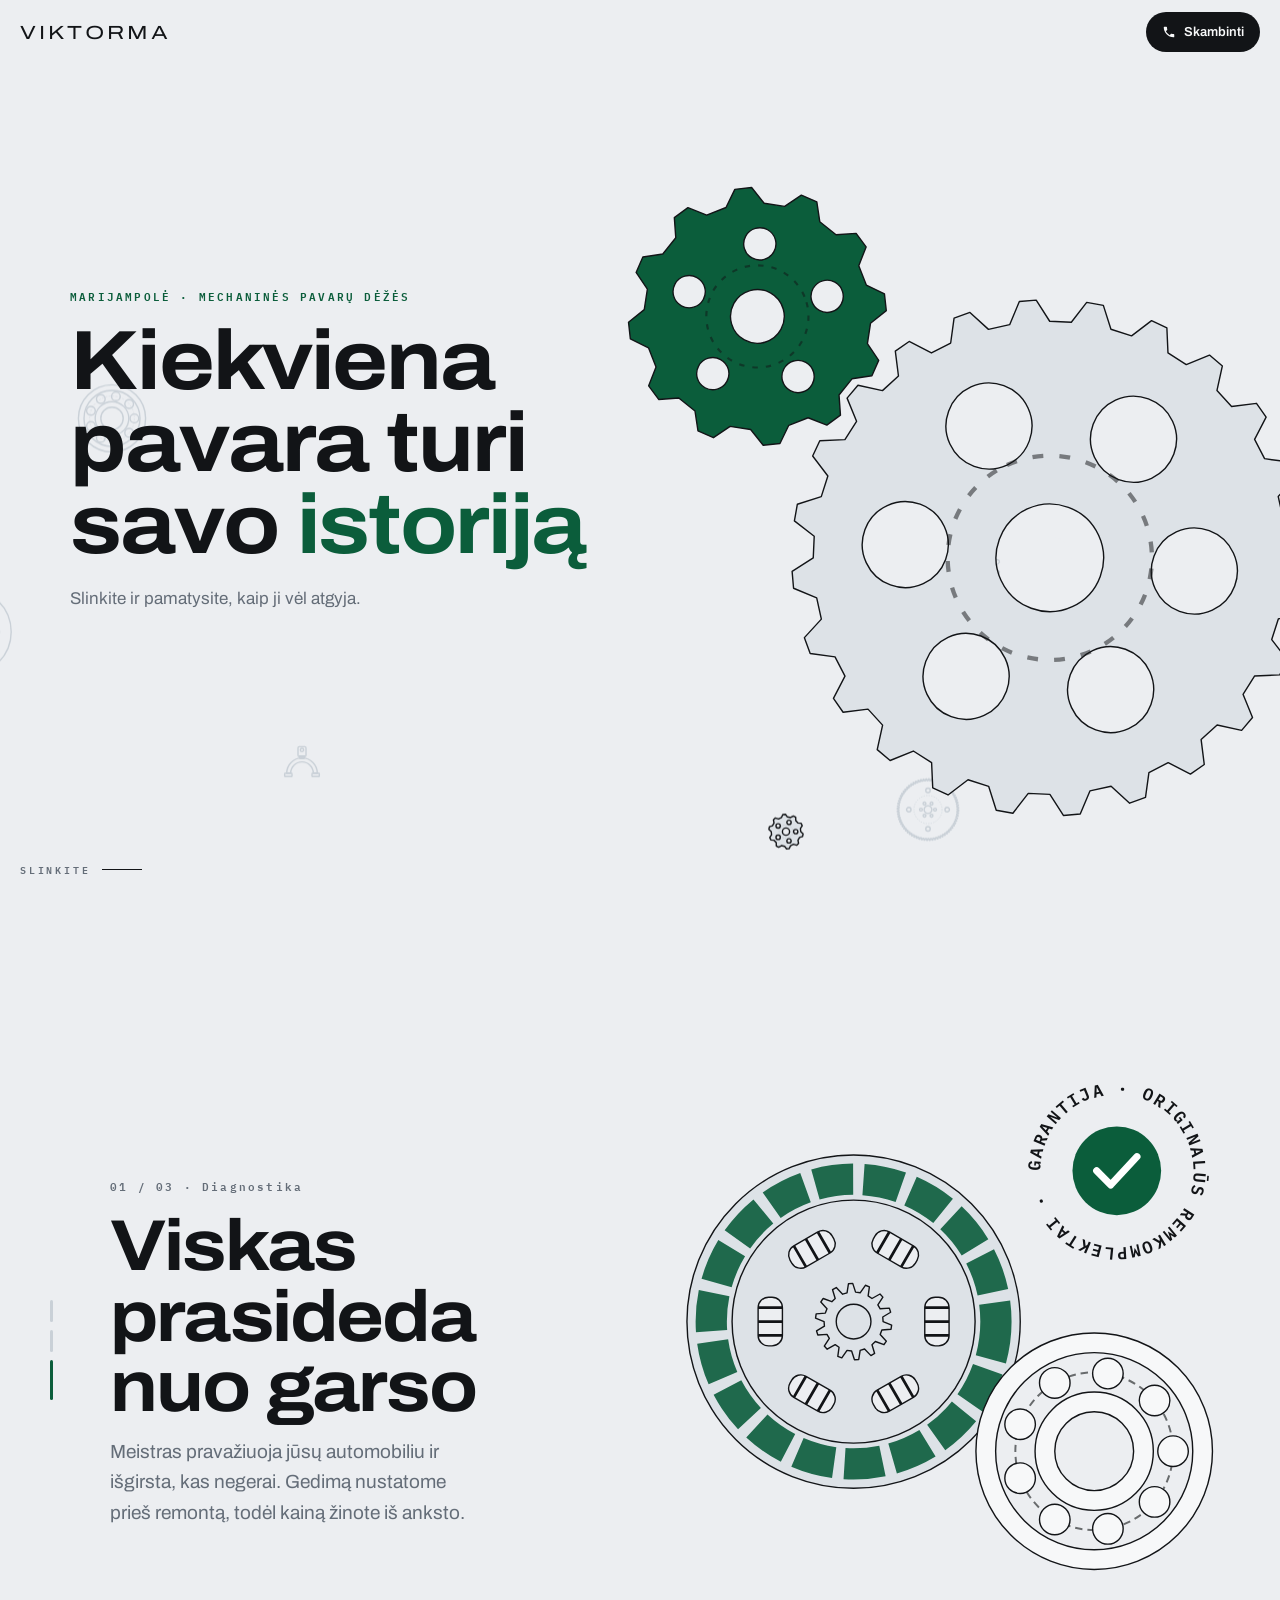
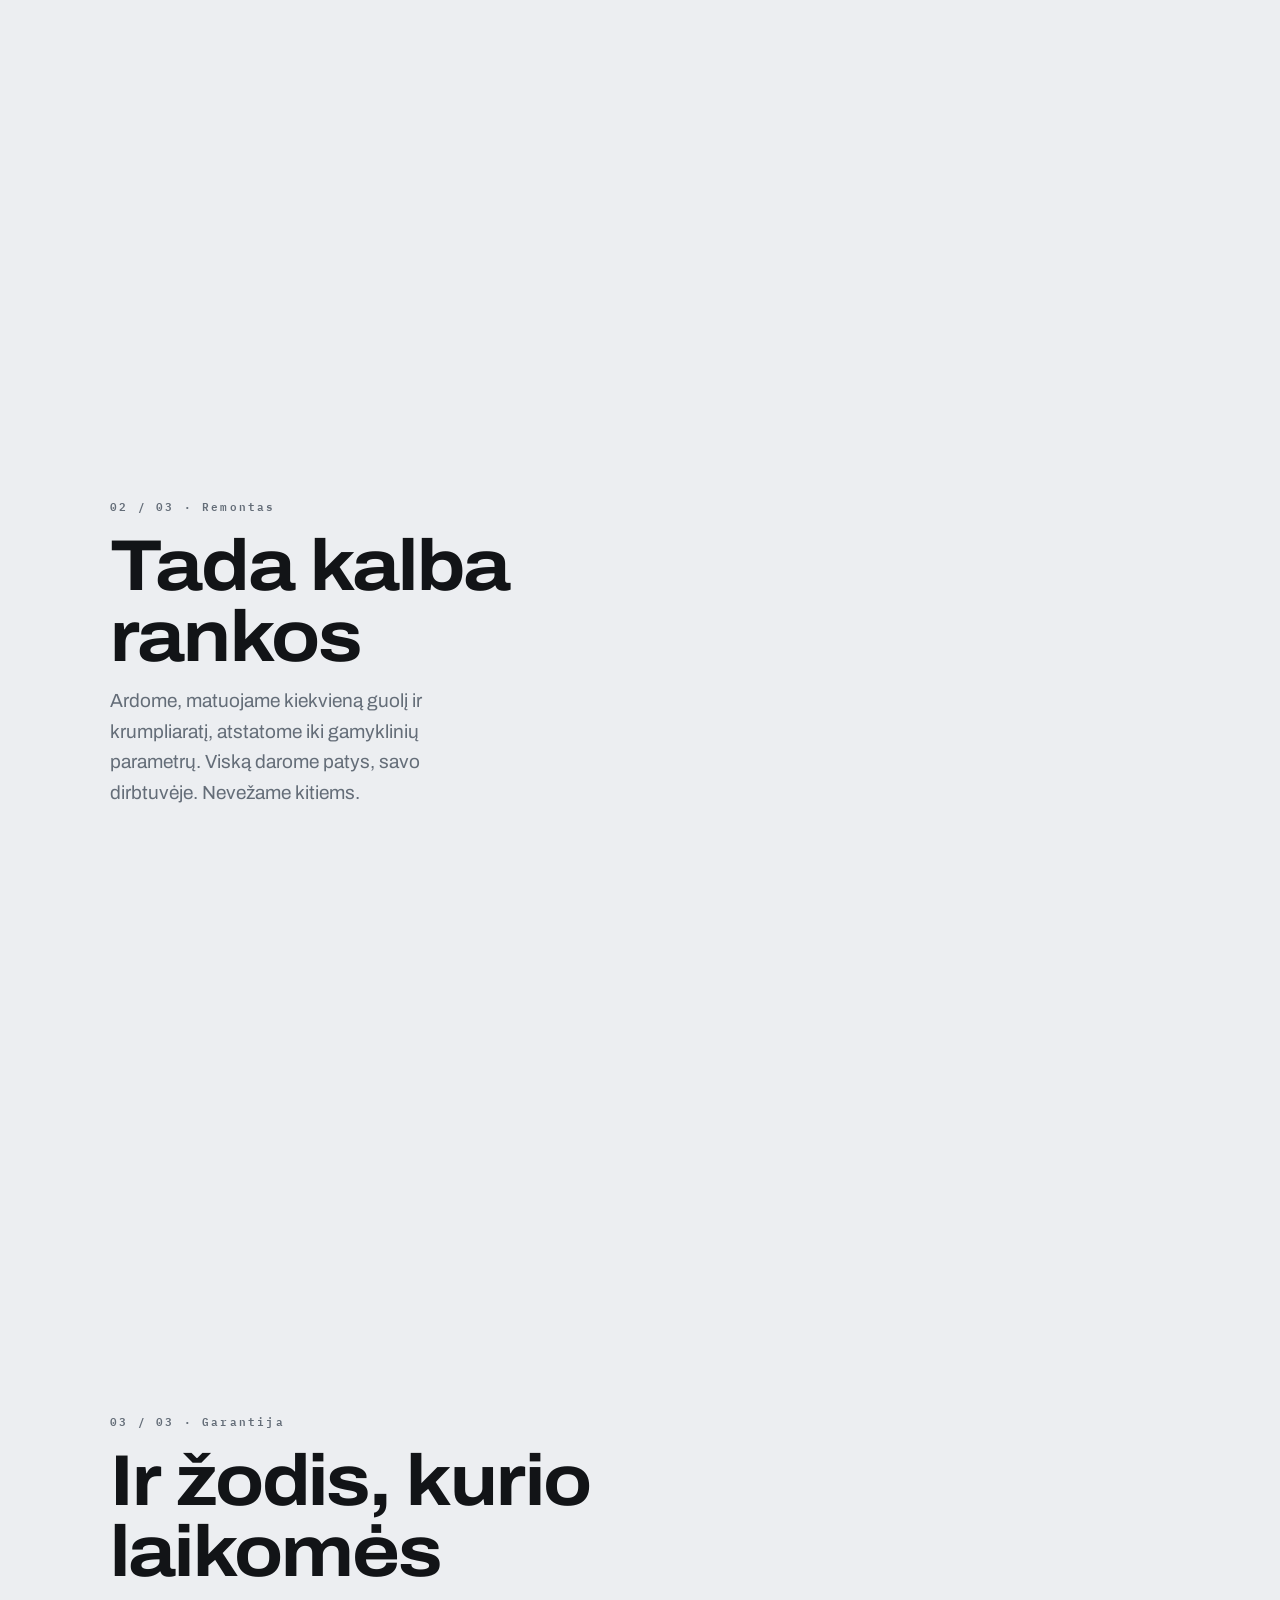
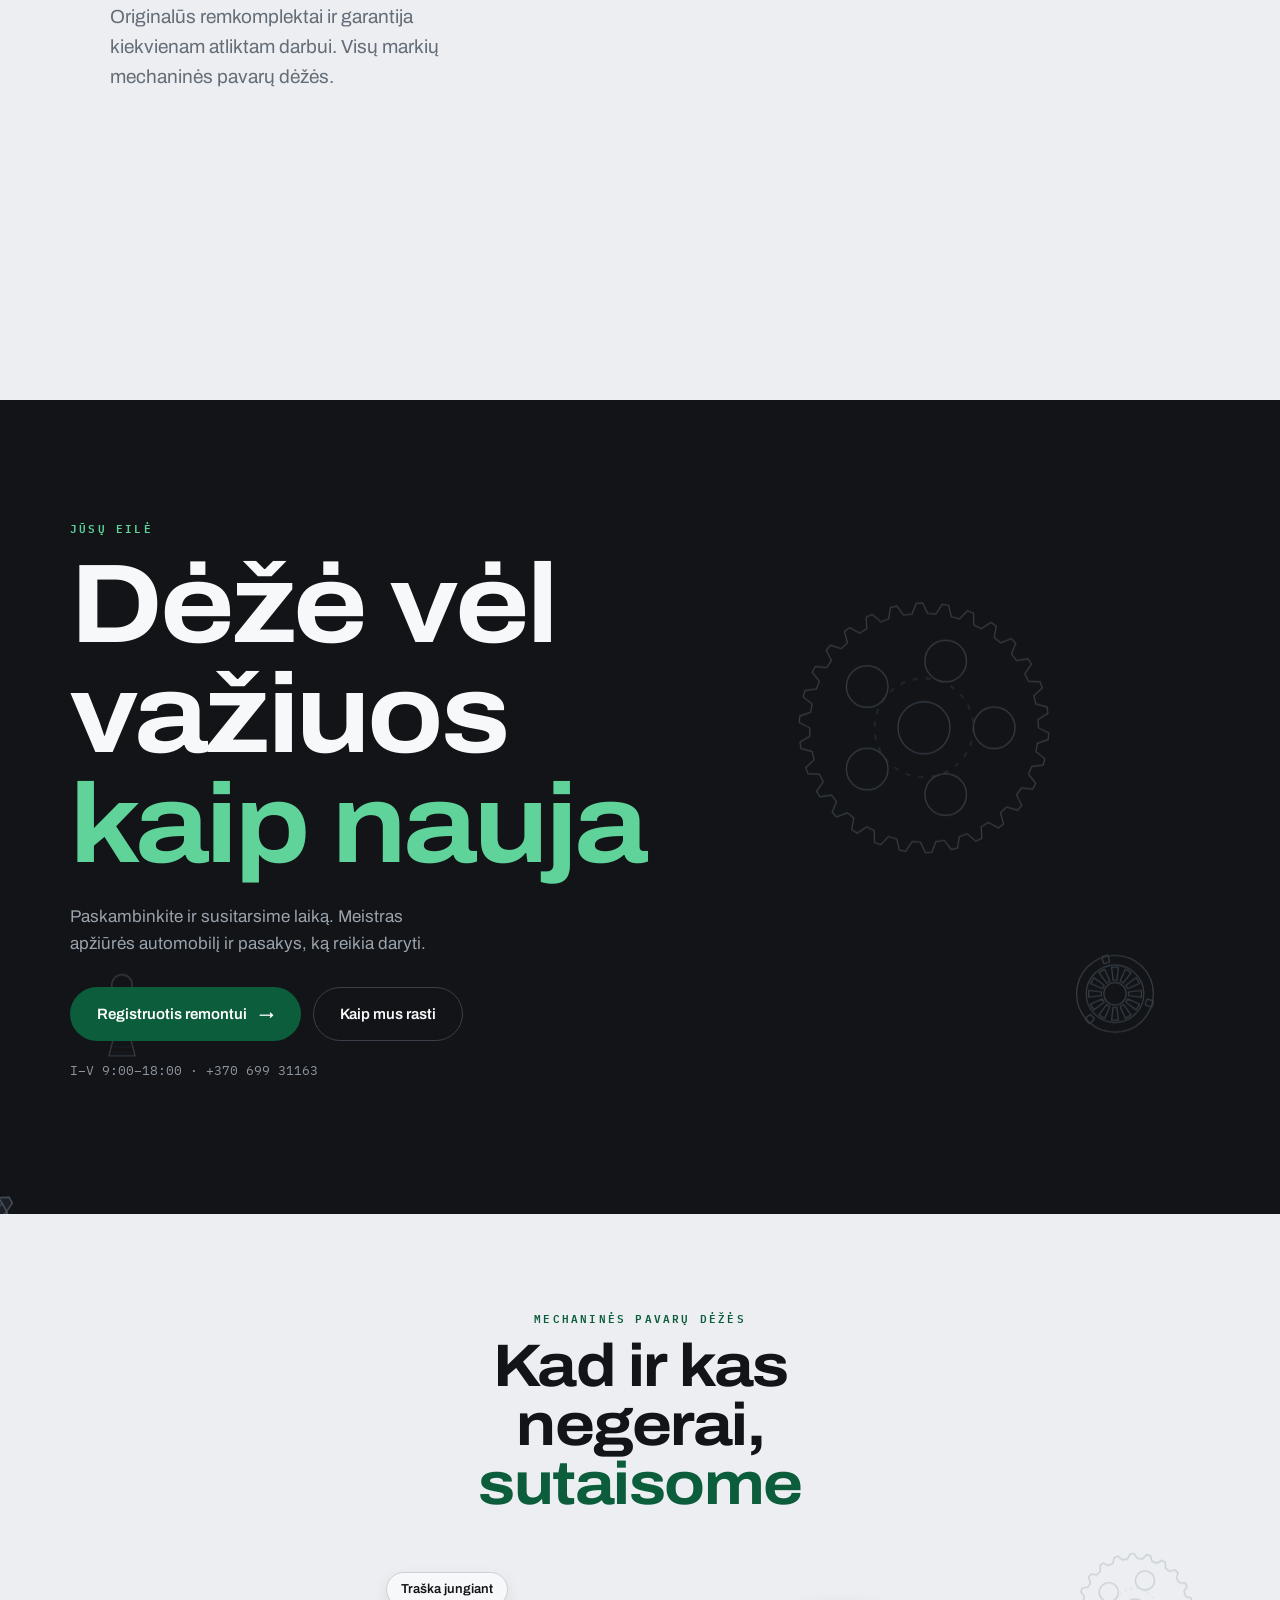
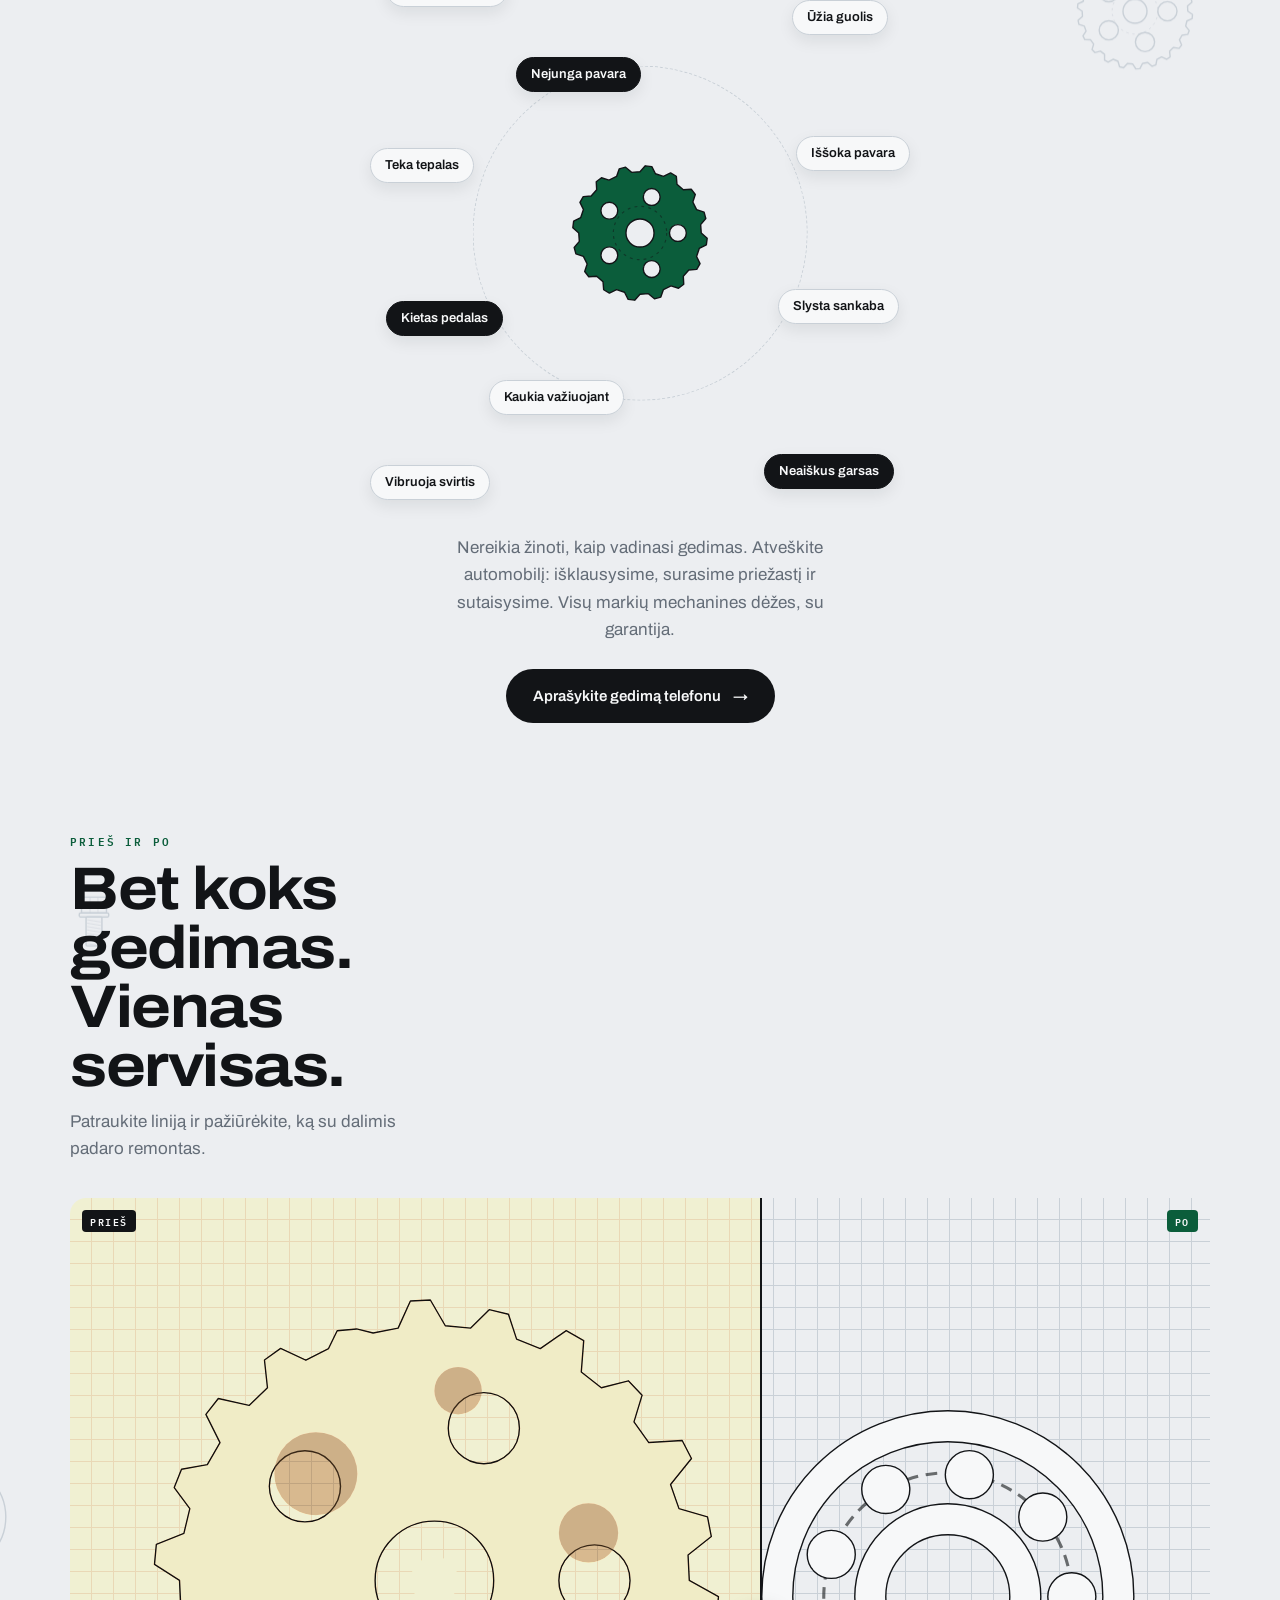
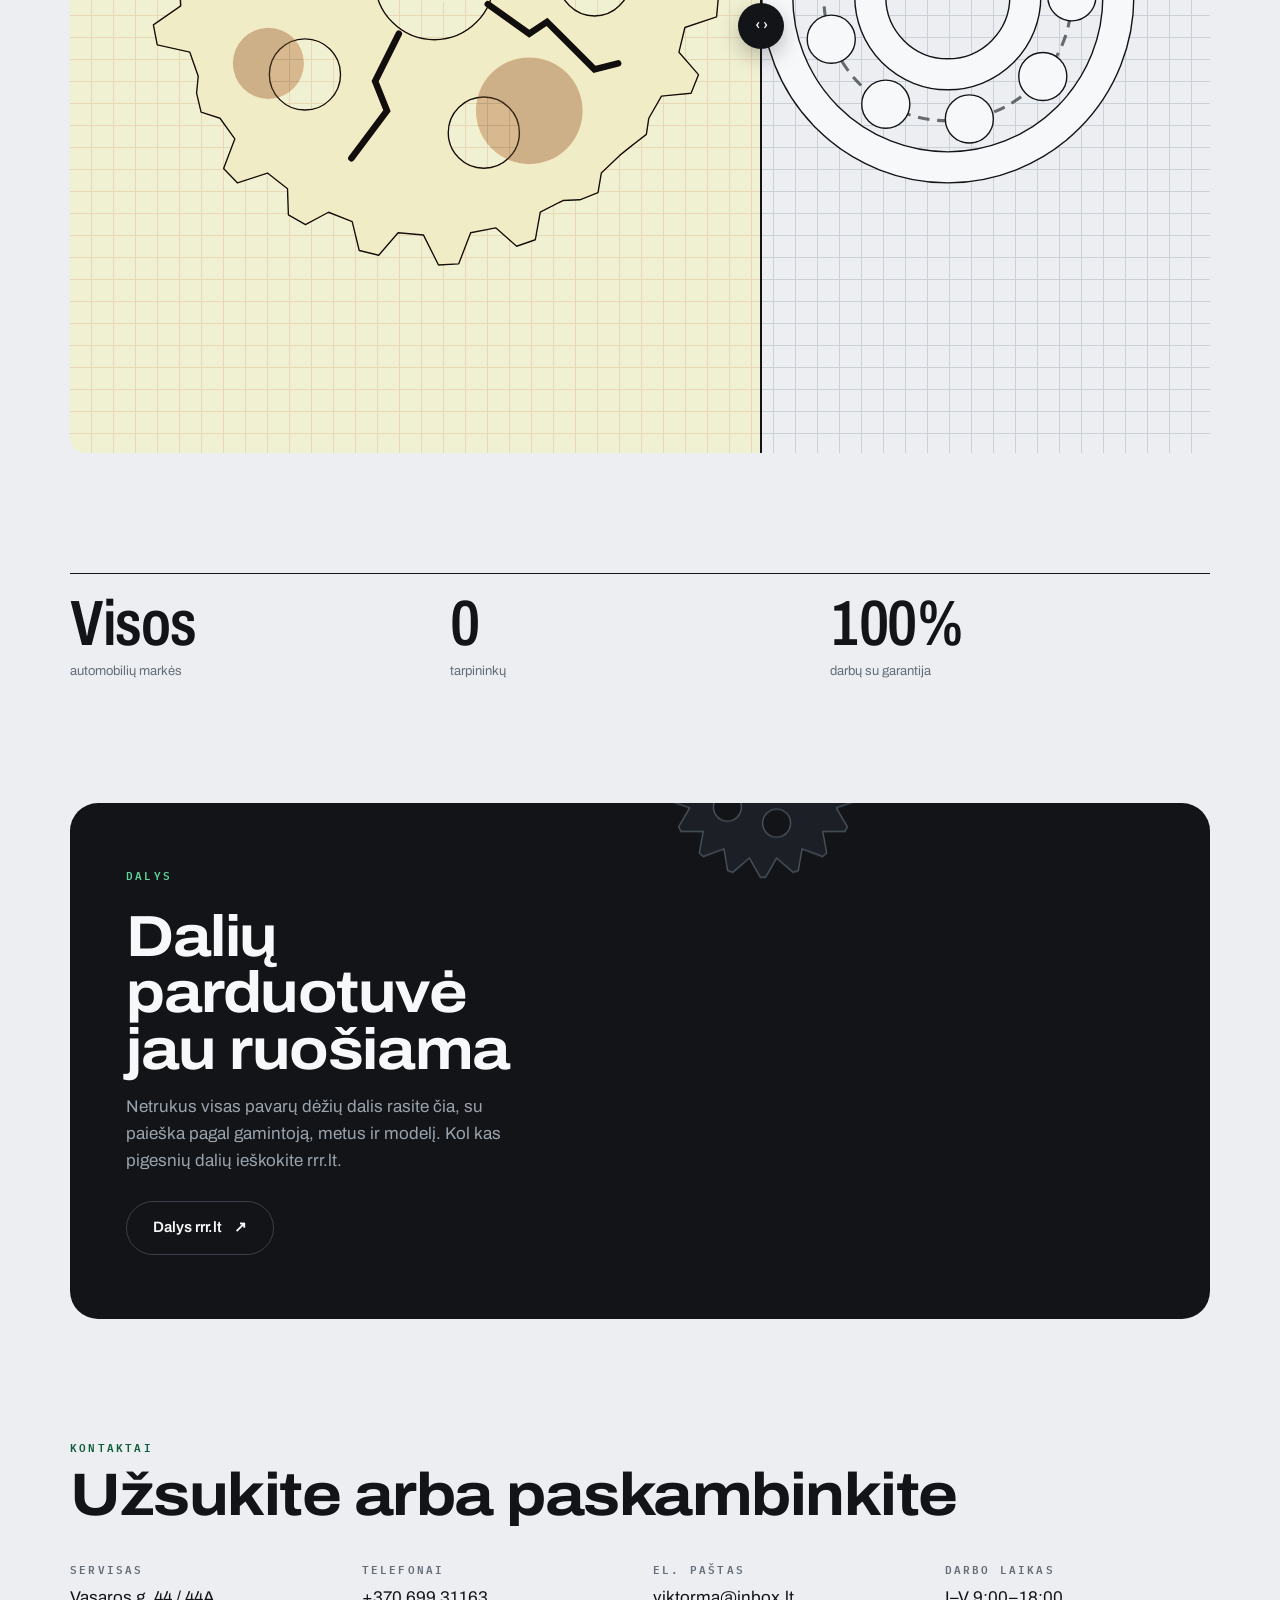
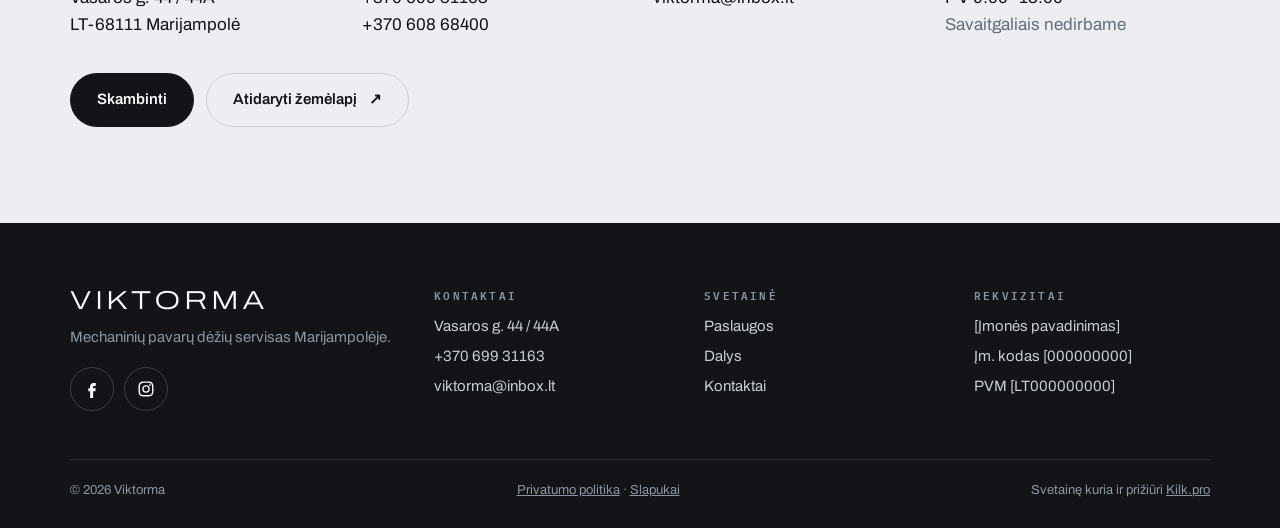
==== commit e12eaa9a: "Remove the parts map section Co-Authored-By: Claude Opus 5.5 (1M context) <noreply@anthropic.com> Cl" ====
--- a/index.html
+++ b/index.html
@@ -119,22 +119,6 @@
   .art > div { position: absolute; }
   .art .waves { position: absolute; }
   .chip { position: absolute; z-index: 2; font: 600 9.5px/1 var(--f-mono); letter-spacing: .12em; text-transform: uppercase; background: var(--ink); color: var(--steel-2); padding: 5px 7px; border-radius: 4px; }
-  .pgroup { margin-bottom: 34px; }
-  .pgroup h3 { font: 600 11px/1 var(--f-mono); letter-spacing: .2em; text-transform: uppercase; color: var(--dim); margin: 0 0 12px; padding-bottom: 10px; border-bottom: 1px solid var(--line); }
-  .tiles { display: grid; grid-template-columns: repeat(2, minmax(0, 1fr)); gap: 10px; }
-  .tile { background: var(--steel-2); border: 1px solid var(--line); border-radius: 14px; padding: 16px 14px 14px; display: grid; gap: 12px; align-content: space-between; }
-  .tile > div { height: 92px; display: grid; place-items: center; }
-  .tile > div .part-svg { max-height: 92px; width: auto; max-width: 100%; }
-  .tile .t-sm .part-svg { max-height: 80px; }
-  .tile .t-spin .part-svg { animation: spin 40s linear infinite; }
-  .tile:nth-child(2n) .t-spin .part-svg { animation-direction: reverse; }
-  .tile span { font: 600 14px/1.25 var(--f-sans); }
-  @media (max-width: 639px) { .tile:last-child:nth-child(odd) { grid-column: 1 / -1; } }
-  @media (min-width: 640px) { .tiles { grid-template-columns: repeat(3, minmax(0, 1fr)); } }
-  @media (min-width: 980px) { .tiles { grid-template-columns: repeat(5, minmax(0, 1fr)); } }
-  @media (min-width: 640px) { .services { grid-template-columns: 1fr 1fr; } }
-  @media (min-width: 980px) { .services { grid-template-columns: repeat(3, 1fr); } }
-
   .proof { display: grid; grid-template-columns: repeat(3, 1fr); border-top: 1px solid var(--ink); }
   .proof div { padding: 18px 10px 0 0; }
   .proof b { display: block; font: 600 clamp(30px, 9vw, 64px)/1 var(--f-sans); font-stretch: 75%; letter-spacing: -.02em; font-variant-numeric: tabular-nums; }
@@ -286,47 +270,6 @@
           <span class="ba-lab l">Prieš</span><span class="ba-lab r">Po</span>
           <div class="ba-handle" aria-hidden="true"><b>‹ ›</b></div>
           <input type="range" id="ba-range" min="0" max="100" value="50" aria-label="Palyginti prieš ir po remonto">
-        </div>
-      </div>
-    </div>
-  </section>
-
-  <section class="section" id="dalys-mapas" style="padding-top:24px">
-    <div class="wrap">
-      <div class="section-head reveal">
-        <p class="eyebrow">Ką taisome</p>
-        <h2 class="display">Kiekviena dalis, nuo korpuso iki šakutės</h2>
-      </div>
-      <div class="pgroup reveal">
-        <h3>Korpusas</h3>
-        <div class="tiles">
-          <div class="tile"><div class="tone-steel" data-part="case"></div><span>Pavarų dėžės korpusas</span></div>
-          <div class="tile"><div class="tone-steel t-spin" data-part="bellhousing"></div><span>Sankabos gaubtas</span></div>
-          <div class="tile"><div class="tone-brass" data-part="gasket"></div><span>Tarpinės</span></div>
-          <div class="tile"><div class="tone-steel t-spin" data-part="seal"></div><span>Riebokšliai</span></div>
-          <div class="tile"><div class="tone-steel t-sm" data-part="plug"></div><span>Išleidimo ir pripildymo kamščiai</span></div>
-        </div>
-      </div>
-      <div class="pgroup reveal">
-        <h3>Sankaba</h3>
-        <div class="tiles">
-          <div class="tile"><div class="tone-green t-spin" data-part="clutch"></div><span>Sankabos diskas</span></div>
-          <div class="tile"><div class="tone-white t-spin" data-part="pressure"></div><span>Sankabos krepšys</span></div>
-          <div class="tile"><div class="tone-steel t-spin" data-part="flywheel"></div><span>Smagratis</span></div>
-          <div class="tile"><div class="tone-steel t-sm" data-part="pedal"></div><span>Sankabos pedalas</span></div>
-          <div class="tile"><div class="tone-steel" data-part="cable"></div><span>Sankabos trosas</span></div>
-          <div class="tile"><div class="tone-steel" data-part="master"></div><span>Pagrindinis cilindras</span></div>
-          <div class="tile"><div class="tone-steel" data-part="slave"></div><span>Darbinis cilindras</span></div>
-        </div>
-      </div>
-      <div class="pgroup reveal">
-        <h3>Vidinės dalys</h3>
-        <div class="tiles">
-          <div class="tile"><div class="tone-green t-spin" data-part="gear:20"></div><span>Krumpliaračiai</span></div>
-          <div class="tile"><div class="tone-steel" data-part="inputshaft"></div><span>Pirminis velenas</span></div>
-          <div class="tile"><div class="tone-steel" data-part="outputshaft"></div><span>Antrinis velenas</span></div>
-          <div class="tile"><div class="tone-white t-spin" data-part="bearing"></div><span>Guoliai</span></div>
-          <div class="tile"><div class="tone-steel t-sm" data-part="fork"></div><span>Perjungimo šakutės</span></div>
         </div>
       </div>
     </div>
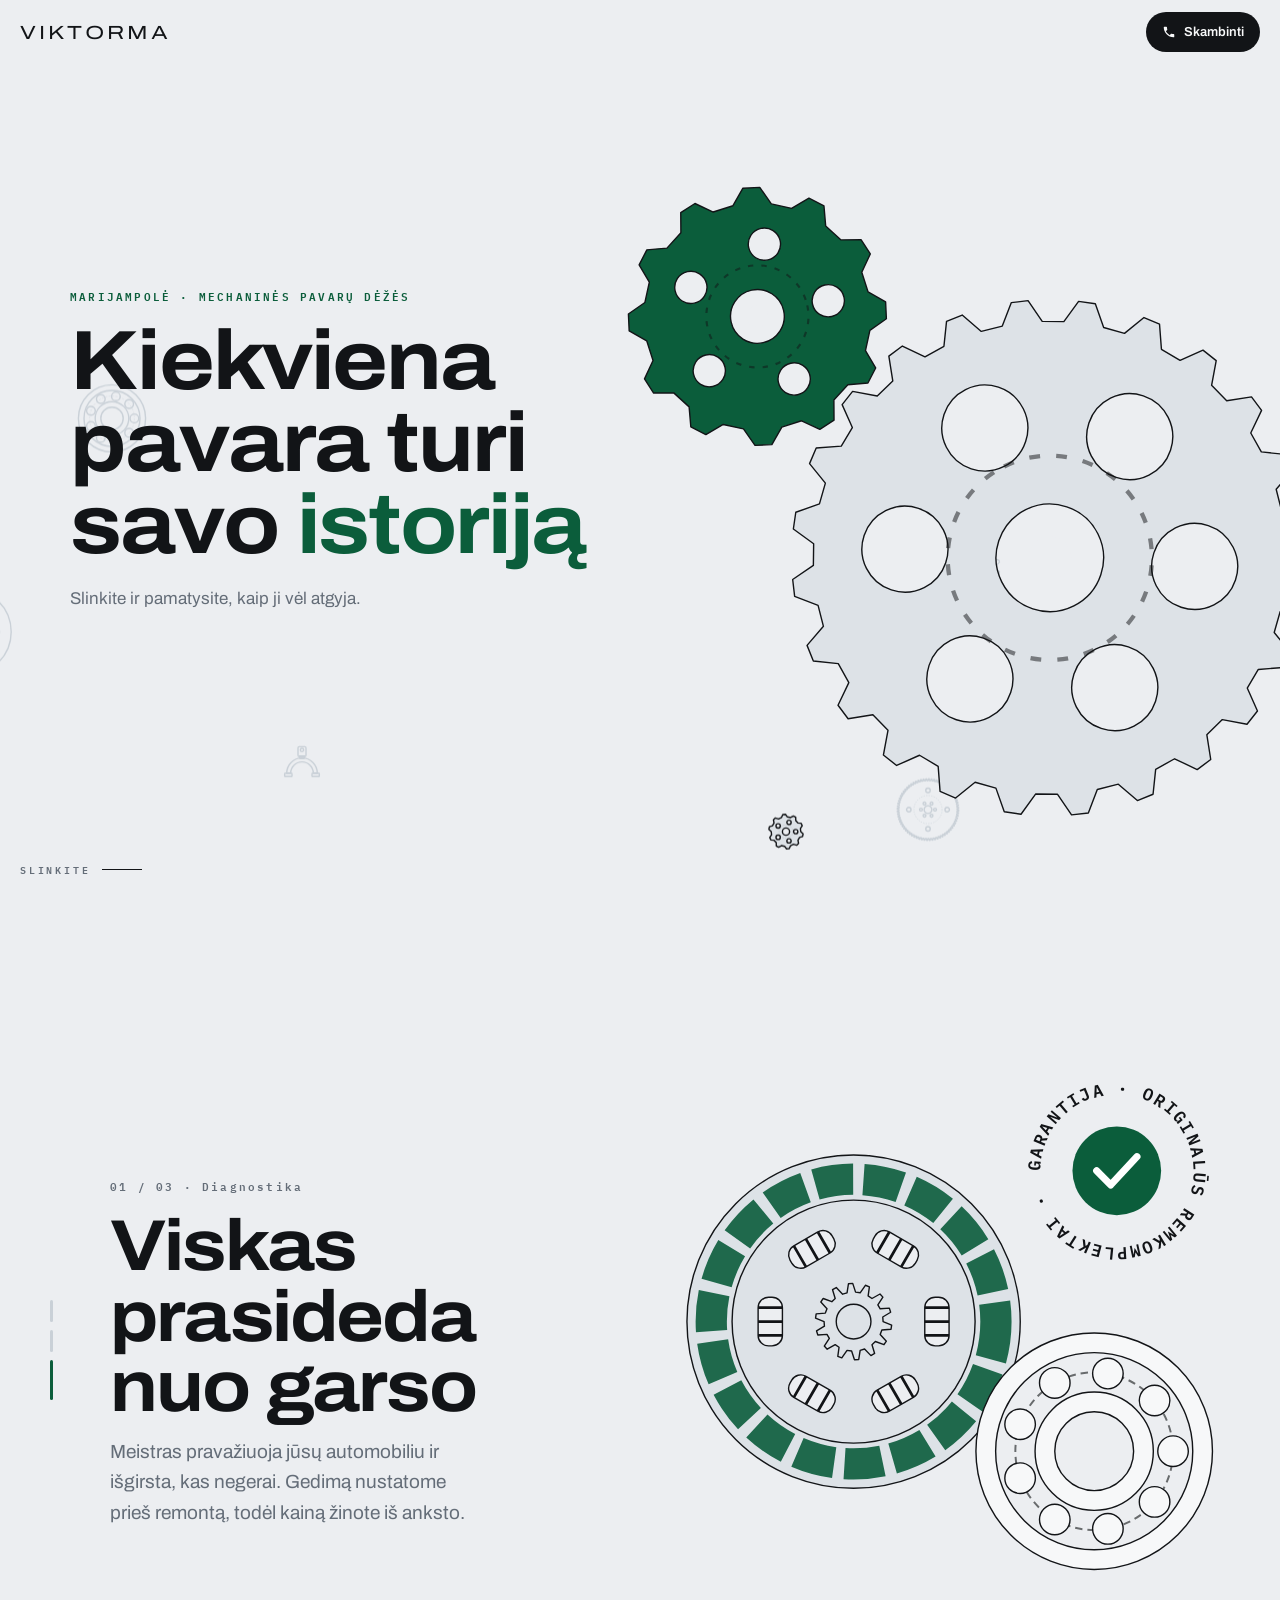
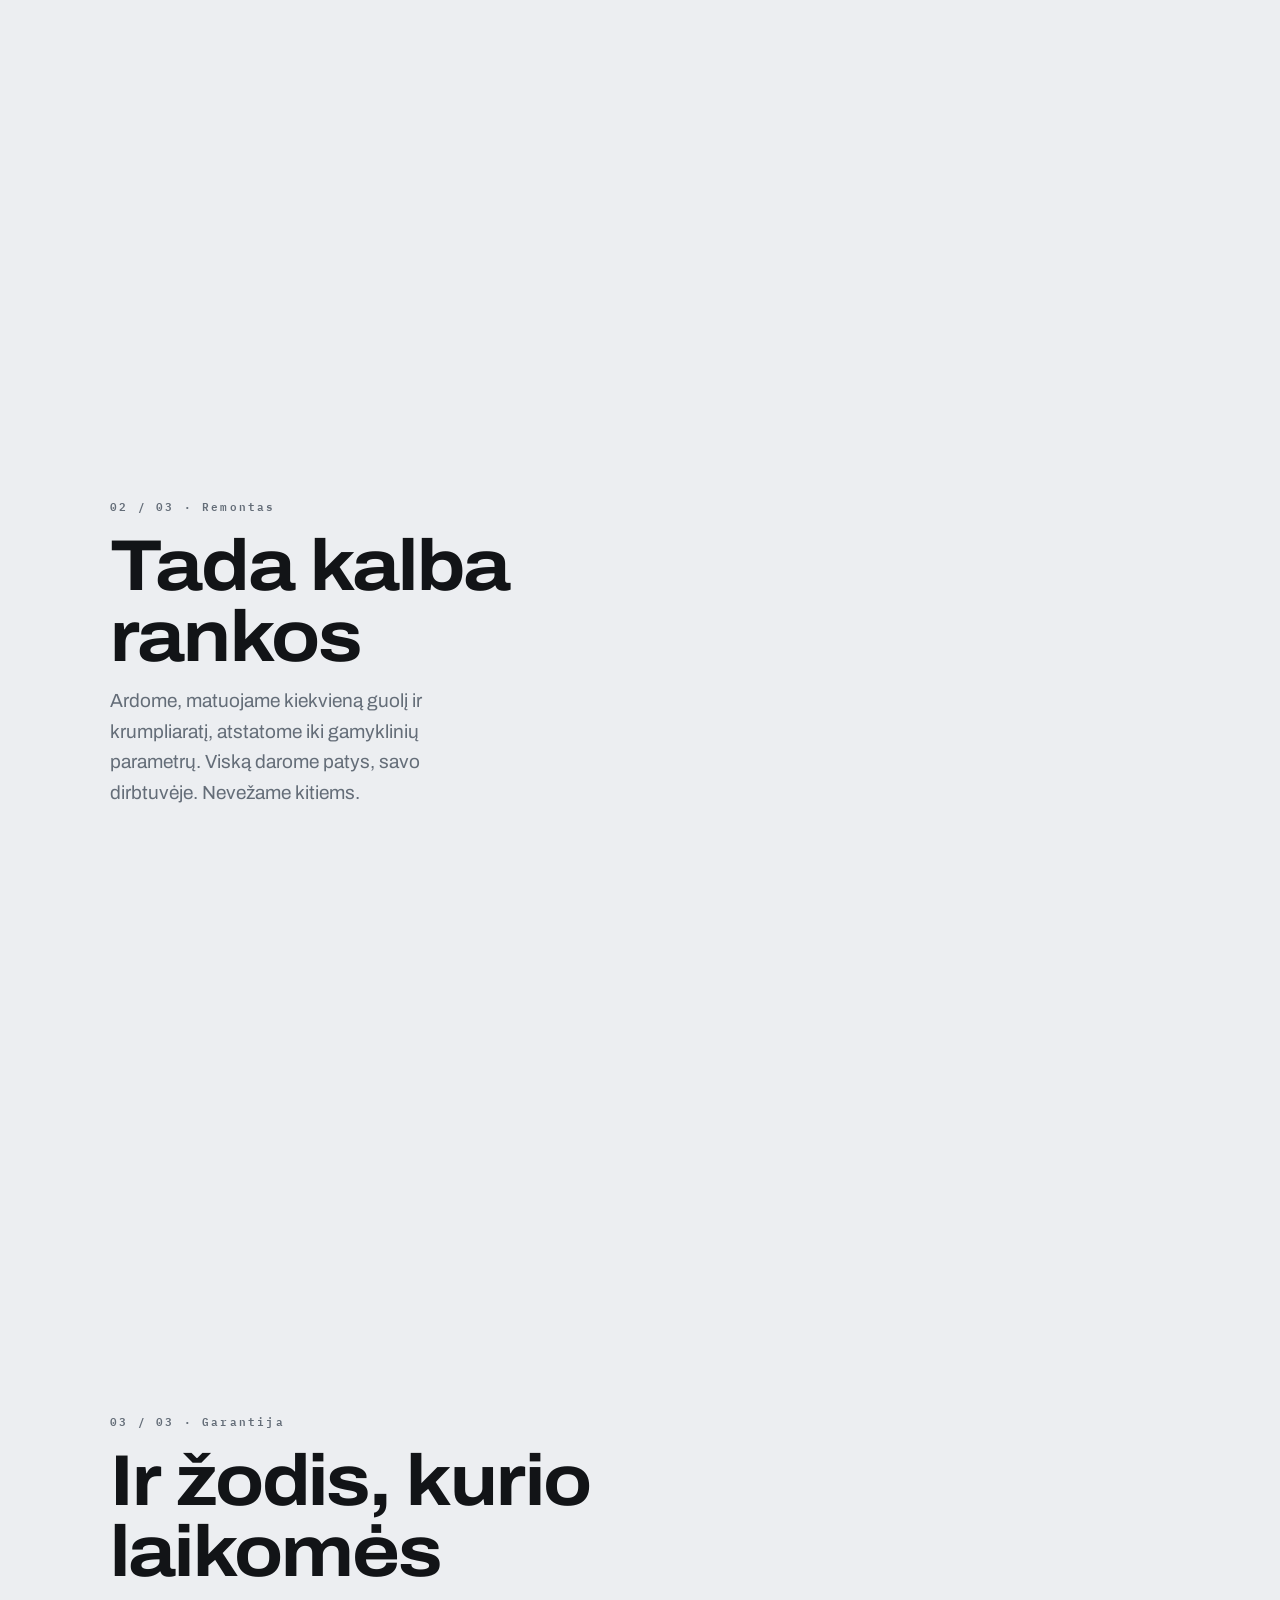
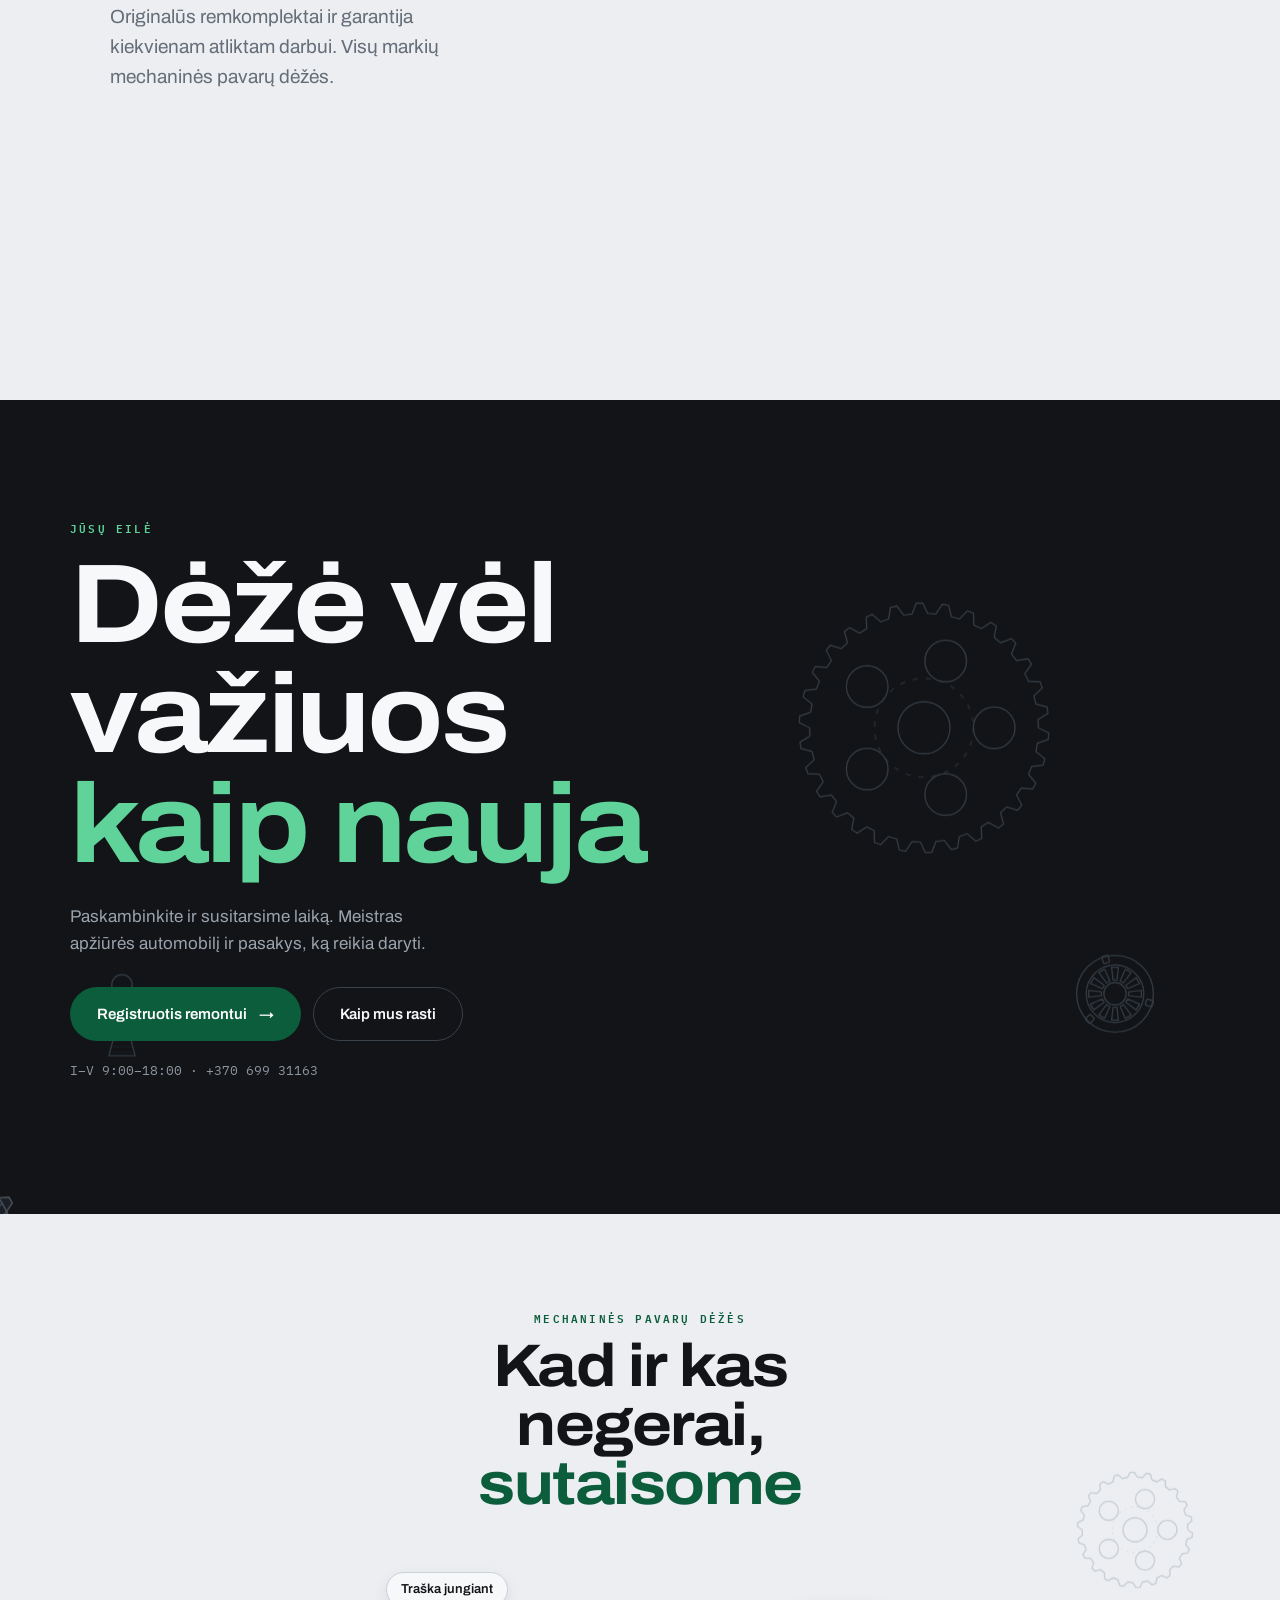
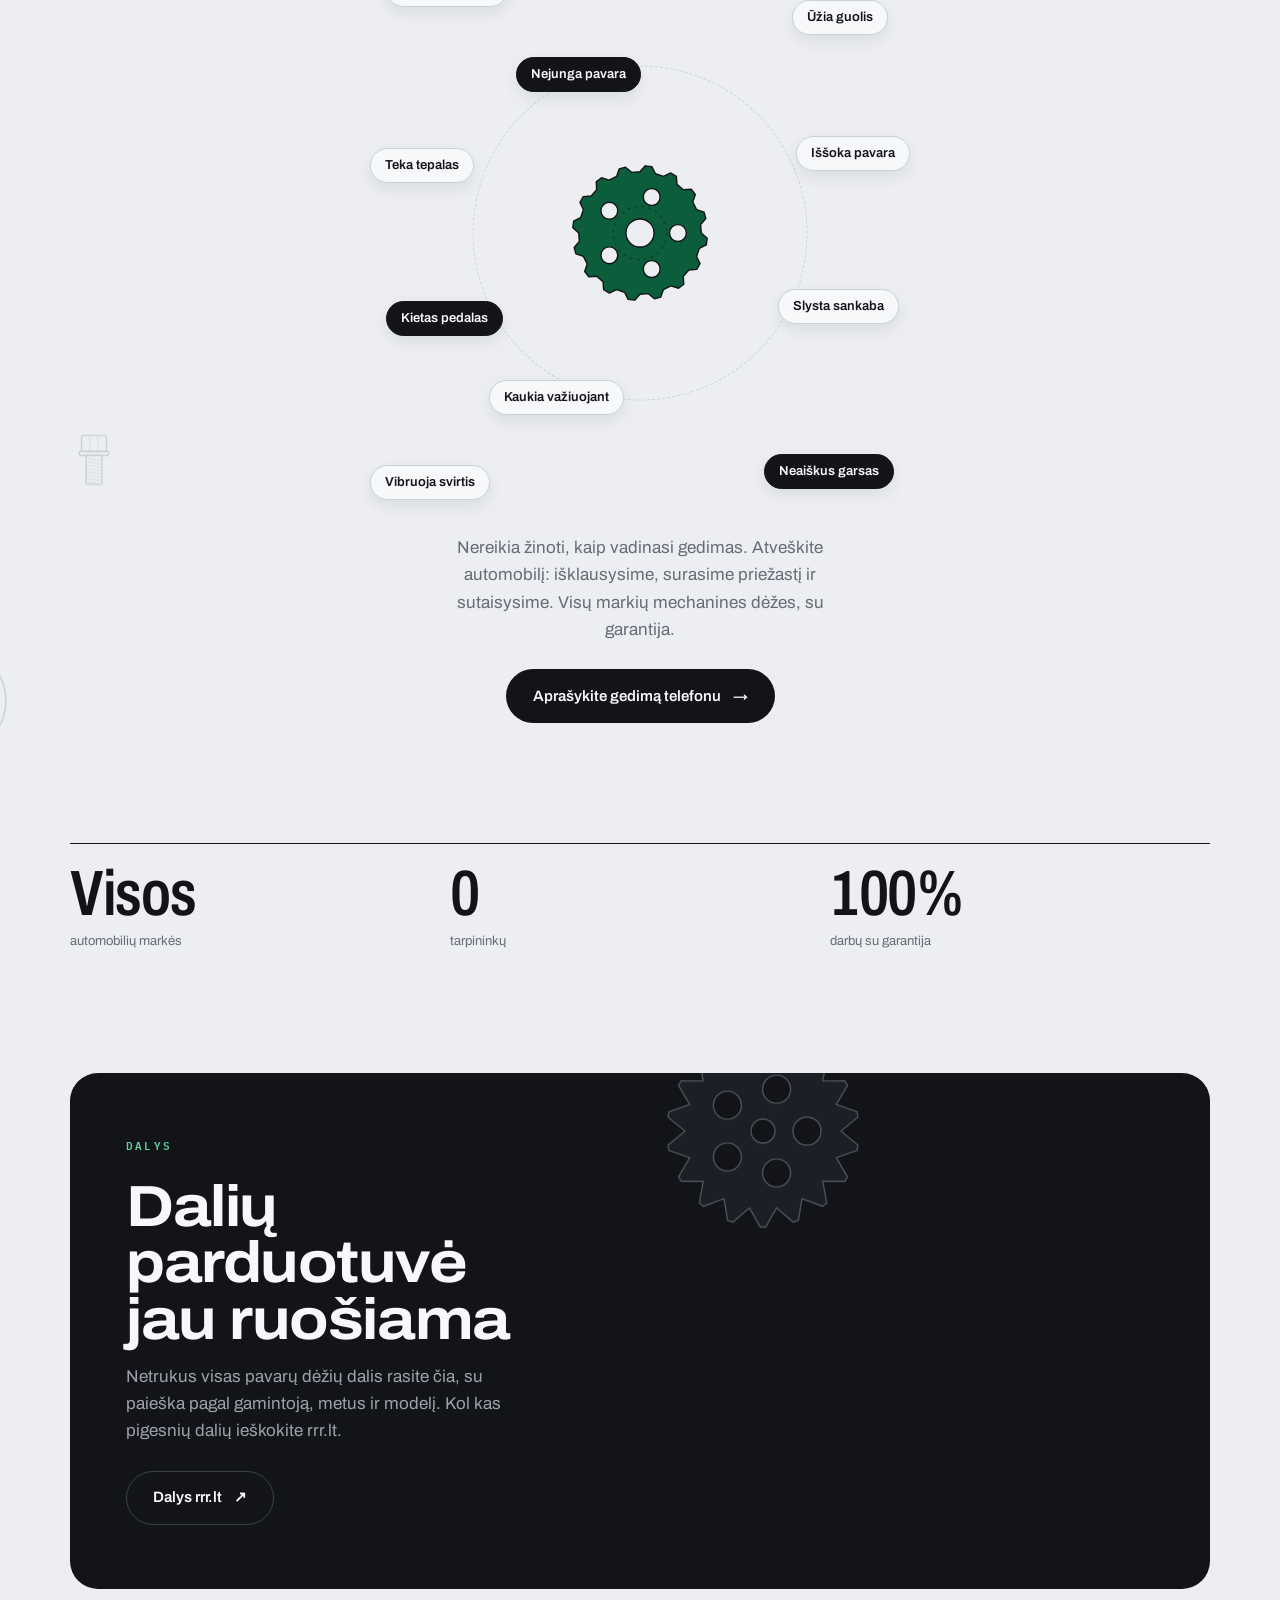
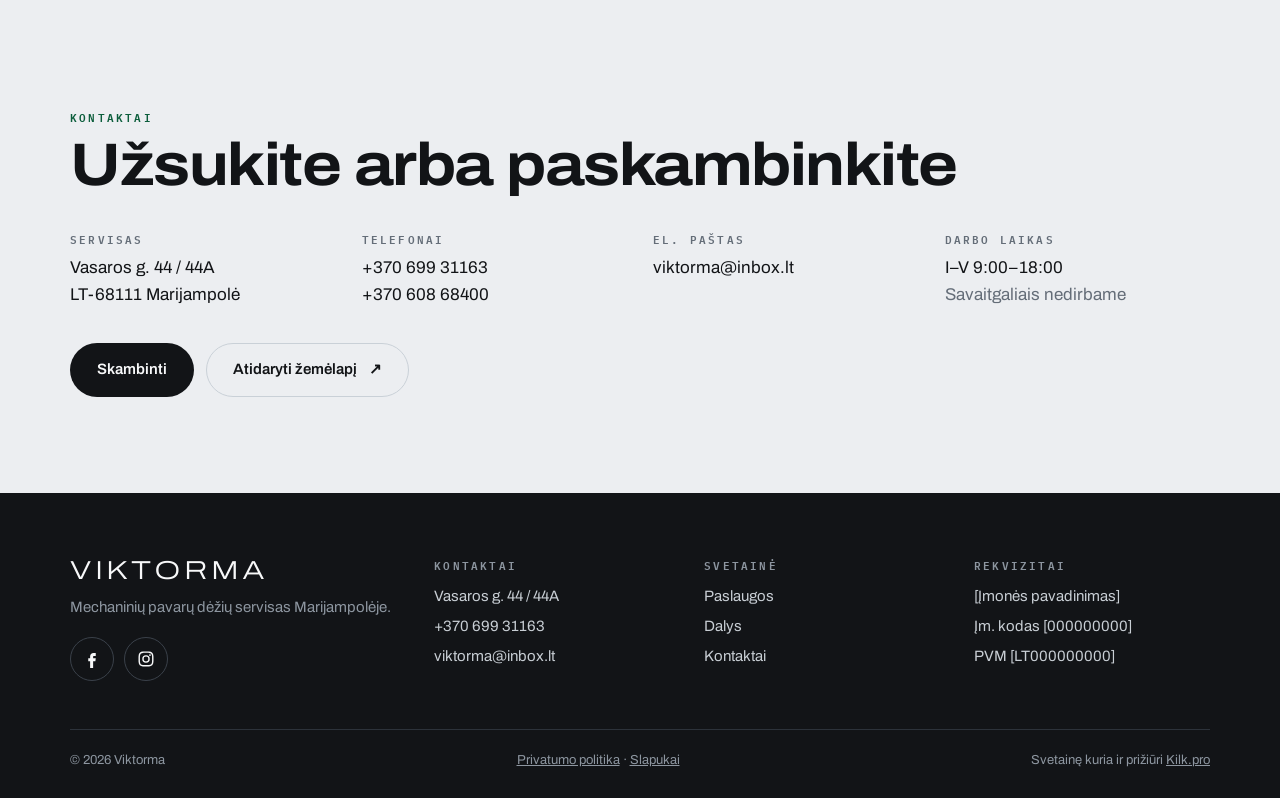
==== commit 9accb379: "Remove the before/after slider Co-Authored-By: Claude Opus 5.5 (1M context) <noreply@anthropic.com> " ====
--- a/index.html
+++ b/index.html
@@ -103,22 +103,6 @@
   .sym.k { background: var(--ink); color: var(--steel-2); border-color: var(--ink); }
   @keyframes drift { from { transform: translateY(-5px) rotate(var(--tilt, 0deg)); } to { transform: translateY(5px) rotate(calc(var(--tilt, 0deg) * -1)); } }
   .fix-line { max-width: 40ch; margin: 18px auto 0; text-align: center; color: var(--dim); }
-  .ba-block { margin-top: 110px; }
-  .ba { position: relative; border-radius: 16px; overflow: hidden; user-select: none; touch-action: pan-y; }
-  .ba .art { border-radius: 0; aspect-ratio: 4 / 3; }
-  .ba .before { position: absolute; inset: 0; clip-path: inset(0 calc(100% - var(--x)) 0 0); filter: sepia(.55) saturate(1.3) brightness(.92) contrast(1.05); }
-  .ba .rust { position: absolute; fill: #8a4b1f; fill-opacity: .4; }
-  .ba-lab { position: absolute; top: 12px; z-index: 3; font: 600 10px/1 var(--f-mono); letter-spacing: .16em; text-transform: uppercase; background: var(--ink); color: var(--steel-2); padding: 6px 8px; border-radius: 4px; }
-  .ba-lab.l { left: 12px; } .ba-lab.r { right: 12px; background: var(--green); }
-  .ba-handle { position: absolute; z-index: 3; top: 0; bottom: 0; left: var(--x); width: 2px; margin-left: -1px; background: var(--ink); pointer-events: none; }
-  .ba-handle b { position: absolute; top: 50%; left: 50%; transform: translate(-50%, -50%); width: 46px; height: 46px; border-radius: 50%; background: var(--ink); color: var(--steel-2); display: grid; place-items: center; font: 600 15px/1 var(--f-sans); box-shadow: 0 8px 20px rgba(18, 20, 23, .25); }
-  .ba input { position: absolute; inset: 0; z-index: 4; width: 100%; height: 100%; margin: 0; opacity: 0; cursor: ew-resize; }
-  .ba:has(input:focus-visible) .ba-handle b { outline: 2px solid var(--green-2); outline-offset: 3px; }
-  .art { position: relative; aspect-ratio: 16 / 10; border-radius: 12px; overflow: hidden; background: var(--steel);
-    background-image: linear-gradient(var(--line) 1px, transparent 1px), linear-gradient(90deg, var(--line) 1px, transparent 1px); background-size: 22px 22px; background-position: -1px -1px; }
-  .art > div { position: absolute; }
-  .art .waves { position: absolute; }
-  .chip { position: absolute; z-index: 2; font: 600 9.5px/1 var(--f-mono); letter-spacing: .12em; text-transform: uppercase; background: var(--ink); color: var(--steel-2); padding: 5px 7px; border-radius: 4px; }
   .proof { display: grid; grid-template-columns: repeat(3, 1fr); border-top: 1px solid var(--ink); }
   .proof div { padding: 18px 10px 0 0; }
   .proof b { display: block; font: 600 clamp(30px, 9vw, 64px)/1 var(--f-sans); font-stretch: 75%; letter-spacing: -.02em; font-variant-numeric: tabular-nums; }
@@ -251,27 +235,6 @@
       <p class="fix-line reveal">Nereikia žinoti, kaip vadinasi gedimas. Atveškite automobilį: išklausysime, surasime priežastį ir sutaisysime. Visų markių mechanines dėžes, su garantija.</p>
       <div class="reveal" style="text-align:center;margin-top:26px"><a class="btn btn-ink" href="tel:+37069931163">Aprašykite gedimą telefonu <span class="arr" aria-hidden="true">→</span></a></div>
 
-      <div class="ba-block">
-        <div class="section-head reveal">
-          <p class="eyebrow">Prieš ir po</p>
-          <h2 class="display">Bet koks gedimas. Vienas servisas.</h2>
-          <p class="lead">Patraukite liniją ir pažiūrėkite, ką su dalimis padaro remontas.</p>
-        </div>
-        <div class="ba reveal" id="ba" style="--x:50%">
-          <div class="art after">
-            <div class="tone-steel spin" style="left:6%;top:10%;width:52%;--spin:30s" data-part="gear:22"></div>
-            <div class="tone-white spin" style="right:6%;top:24%;width:34%;--spin:14s;--dir:reverse" data-part="bearing"></div>
-          </div>
-          <div class="art before" aria-hidden="true">
-            <div class="tone-steel" style="left:6%;top:10%;width:52%" data-part="worn:22"></div>
-            <div class="tone-white" style="right:6%;top:24%;width:34%" data-part="bearing"></div>
-            <svg class="rust" style="right:6%;top:24%;width:34%" viewBox="-50 -50 100 100"><circle cx="-24" cy="10" r="9"/><circle cx="18" cy="-26" r="7"/><circle cx="30" cy="20" r="6"/><path d="M-6,-40 L0,-30 L-4,-22" fill="none" stroke="#121417" stroke-width="1.2"/></svg>
-          </div>
-          <span class="ba-lab l">Prieš</span><span class="ba-lab r">Po</span>
-          <div class="ba-handle" aria-hidden="true"><b>‹ ›</b></div>
-          <input type="range" id="ba-range" min="0" max="100" value="50" aria-label="Palyginti prieš ir po remonto">
-        </div>
-      </div>
     </div>
   </section>
 
@@ -410,22 +373,6 @@
     }
     requestAnimationFrame(frame);
   })();
-  // Before/after slider; nudges once when first seen so people notice it moves.
-  (function () {
-    var ba = document.getElementById('ba'), r = document.getElementById('ba-range');
-    var set = function (v) { ba.style.setProperty('--x', v + '%'); };
-    r.addEventListener('input', function () { set(r.value); });
-    if (!('IntersectionObserver' in window) || matchMedia('(prefers-reduced-motion: reduce)').matches) return;
-    var io = new IntersectionObserver(function (es) {
-      if (!es[0].isIntersecting) return; io.disconnect();
-      var t0 = performance.now();
-      (function step(t) {
-        var k = Math.min(1, (t - t0) / 2200), v = 50 + Math.sin(k * Math.PI * 2) * 28;
-        set(v); r.value = v; if (k < 1) requestAnimationFrame(step);
-      })(t0);
-    }, { threshold: .6 });
-    io.observe(ba);
-  })();
 </script>
 </body>
 </html>
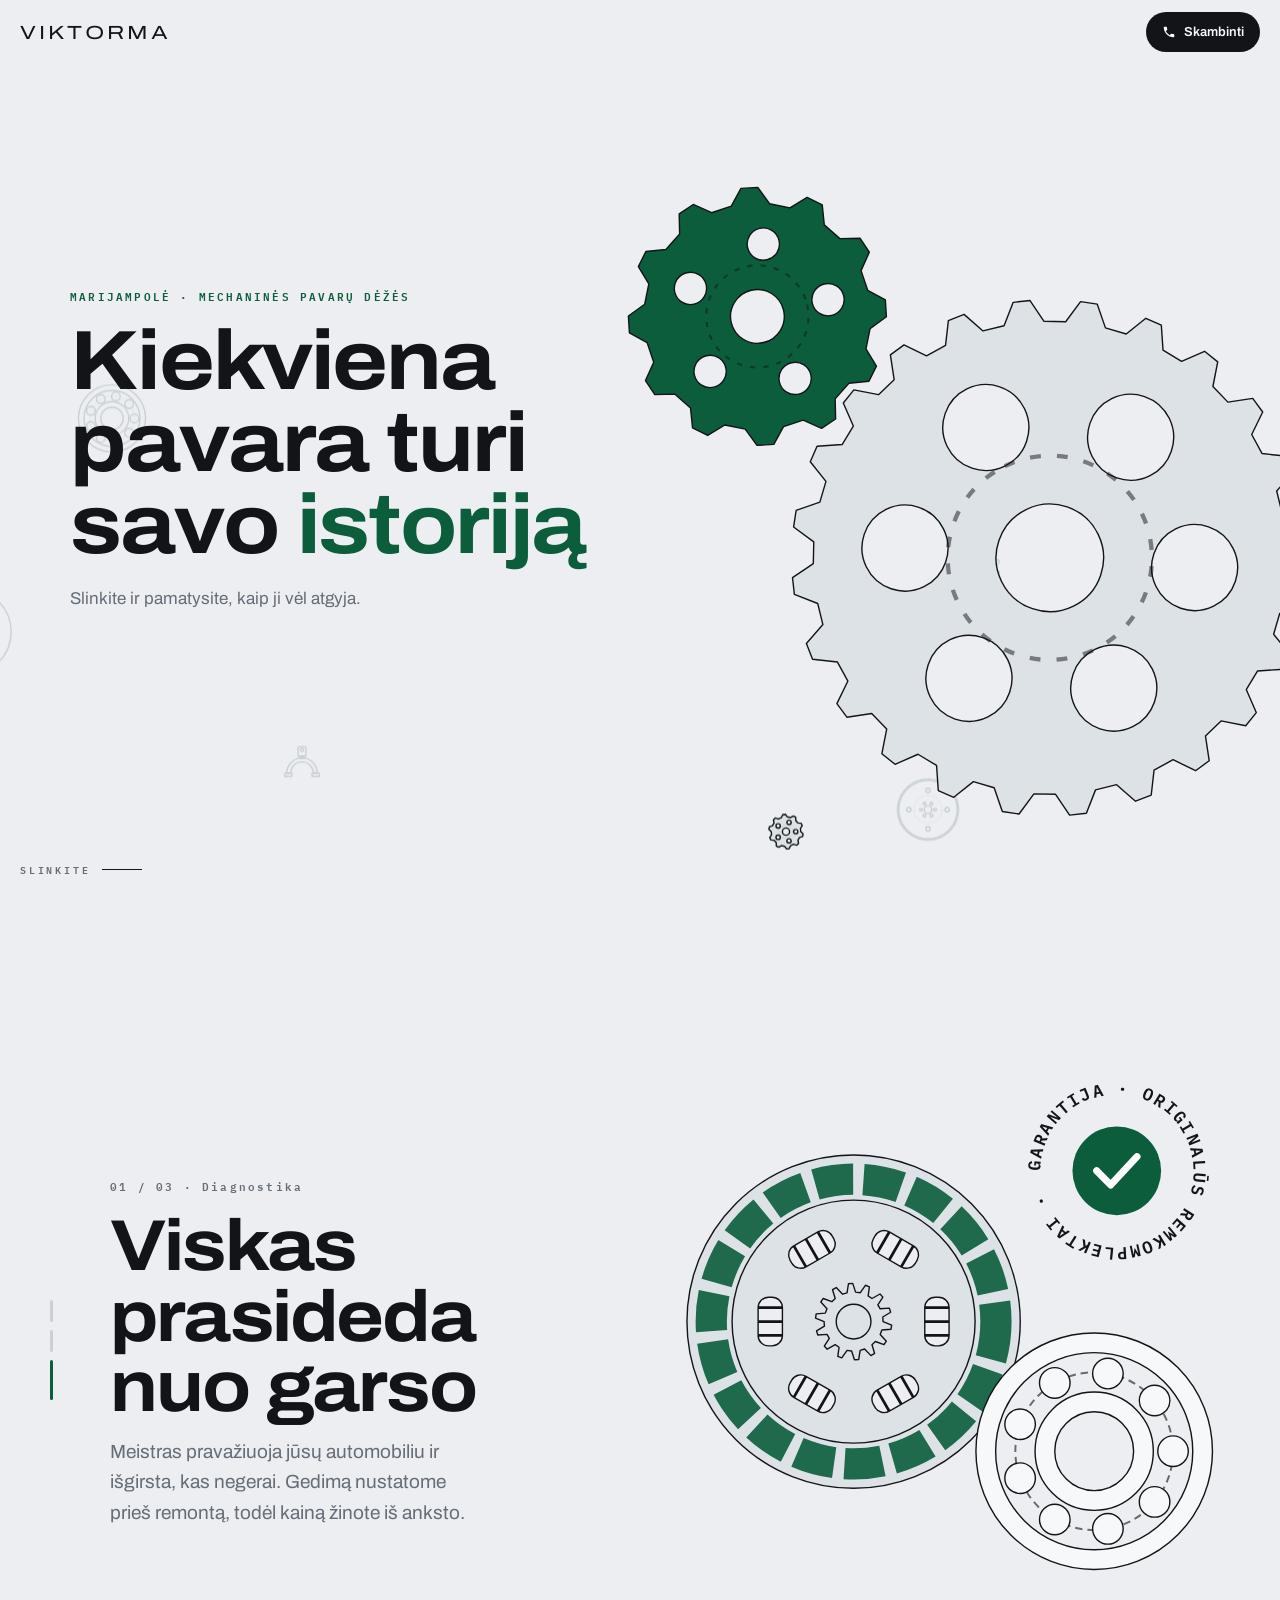
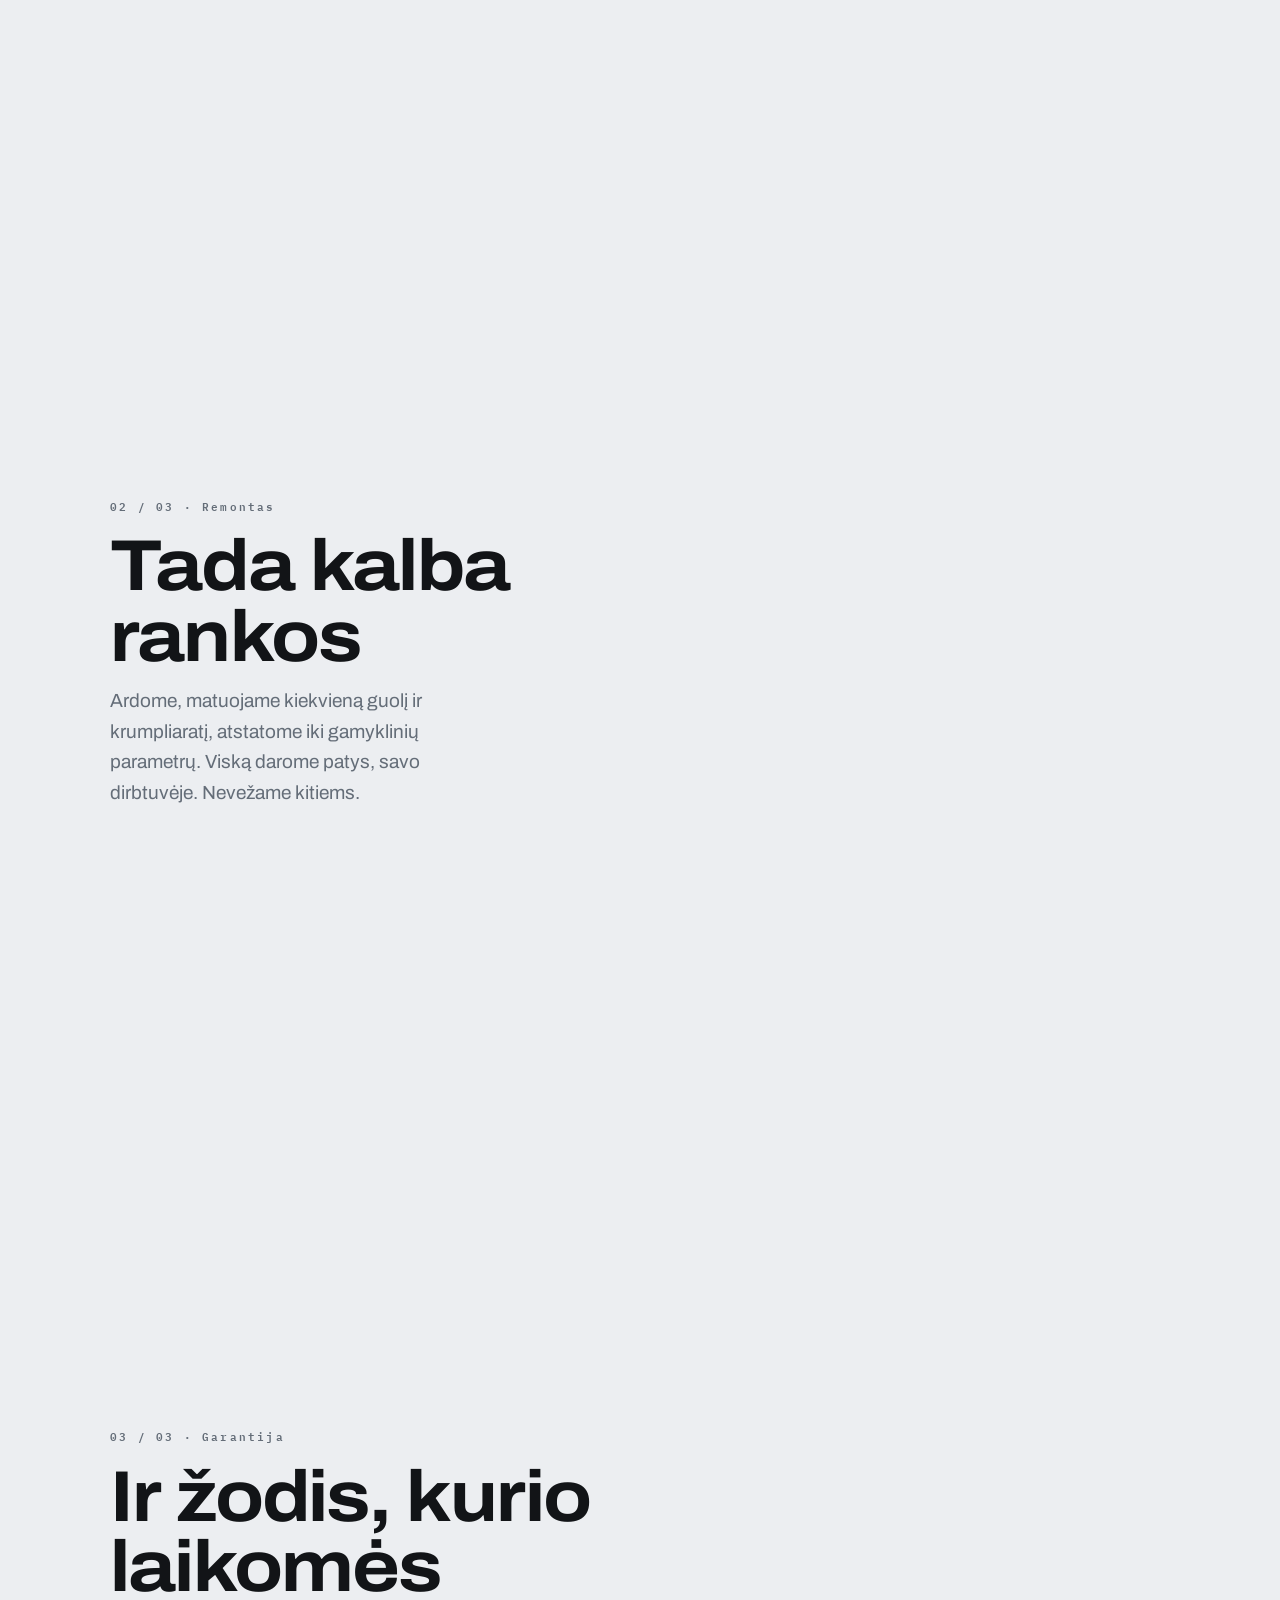
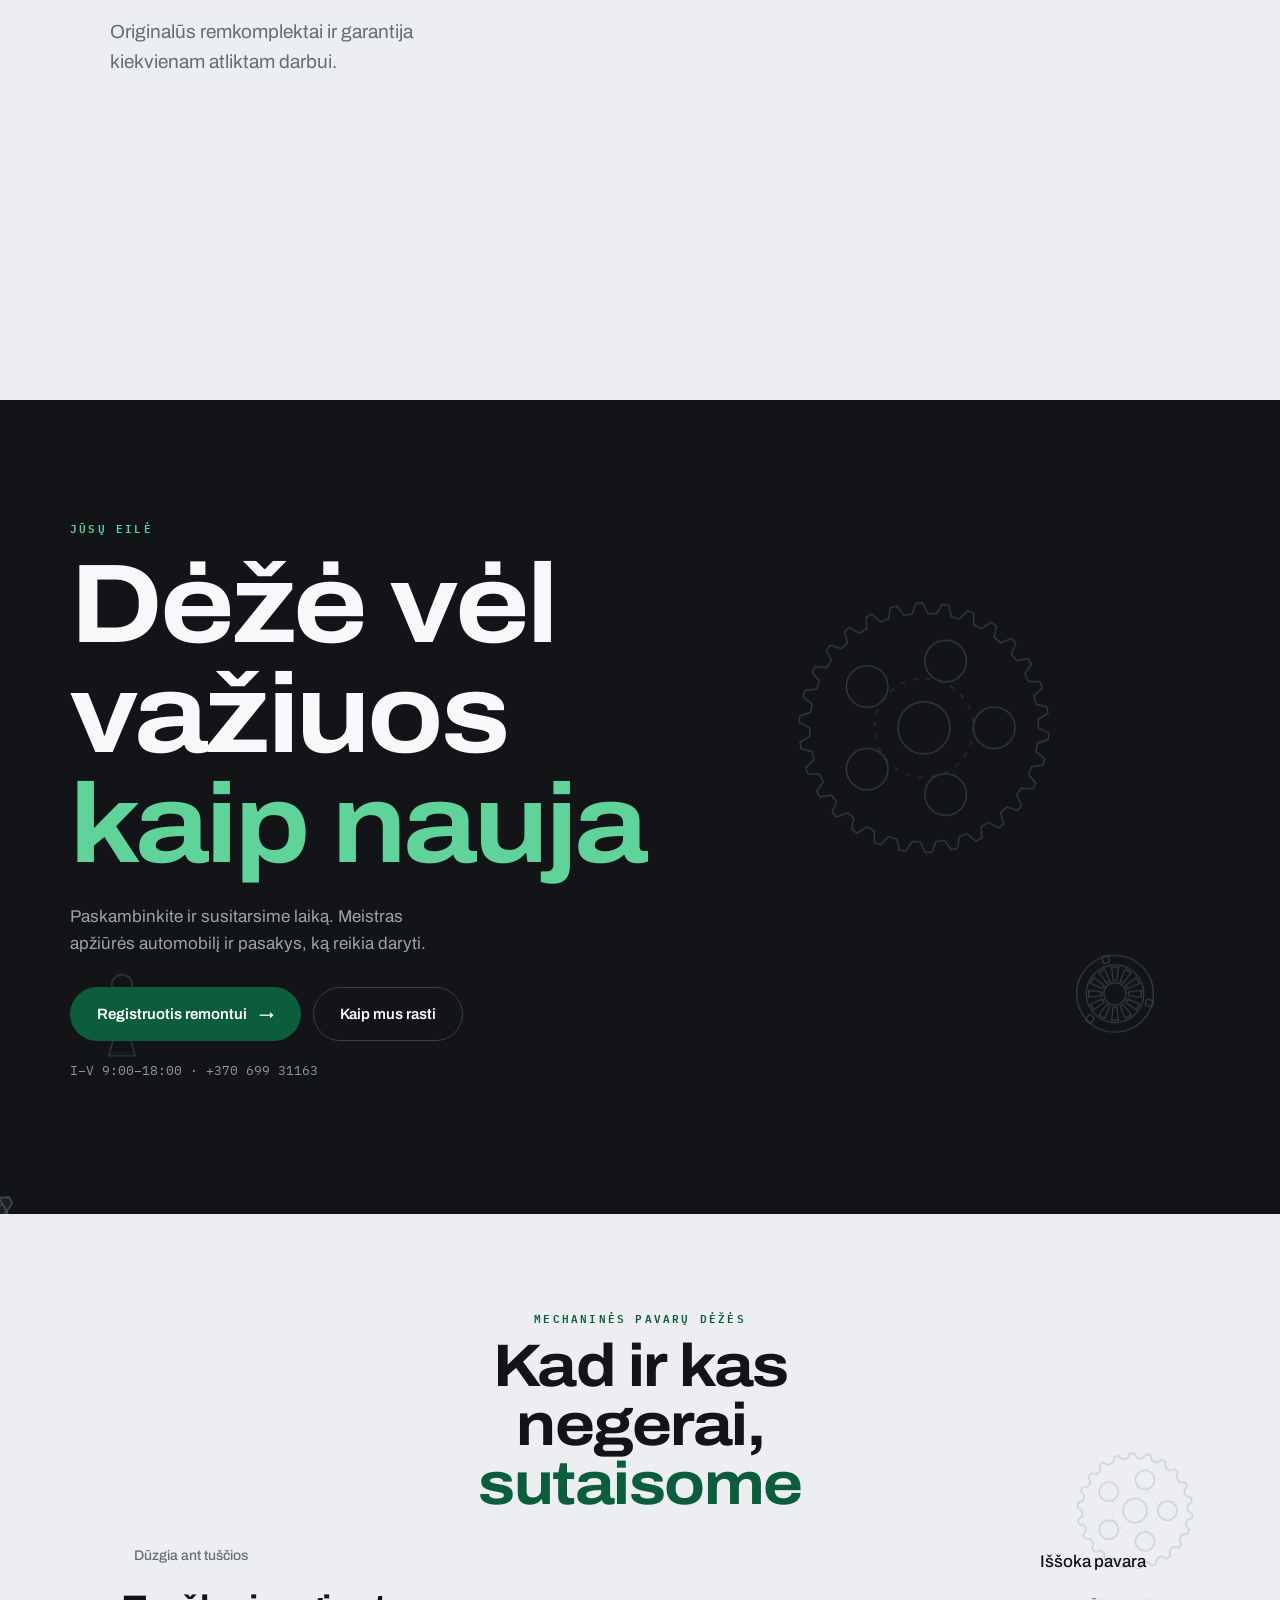
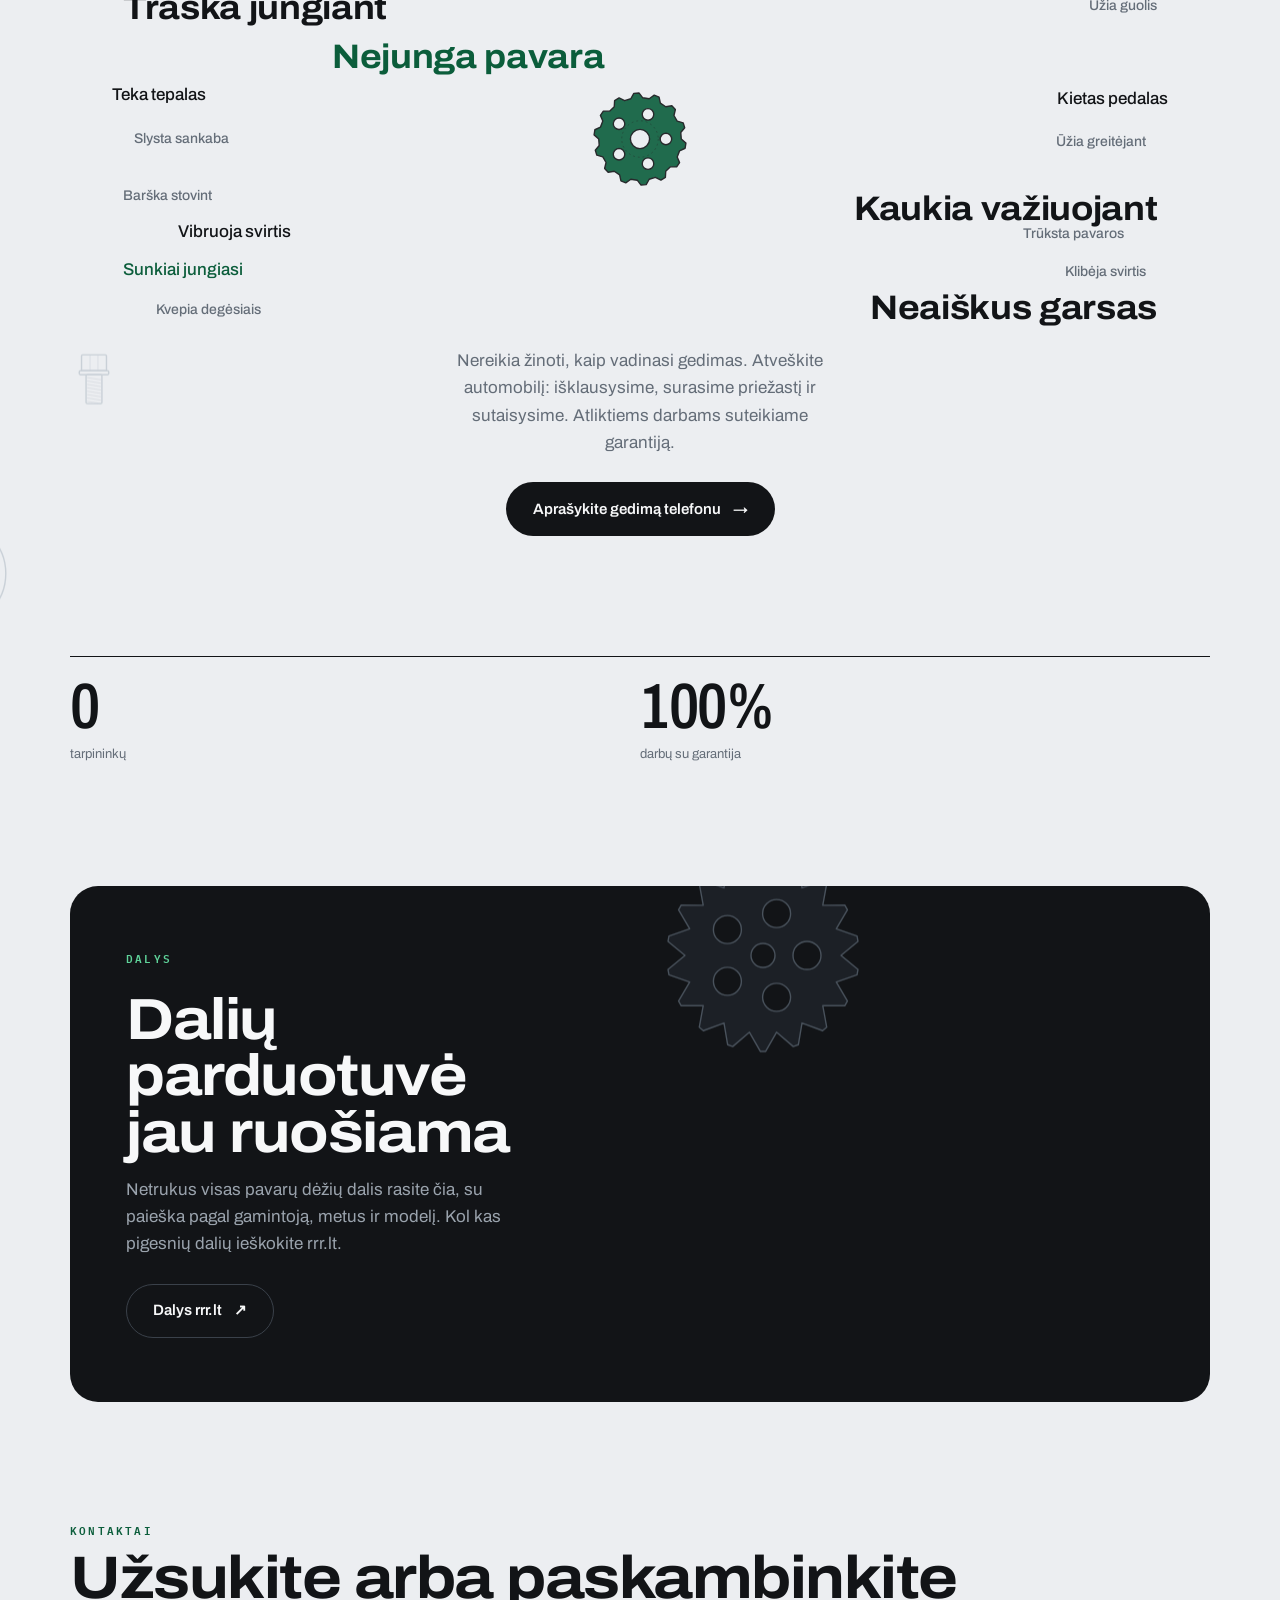
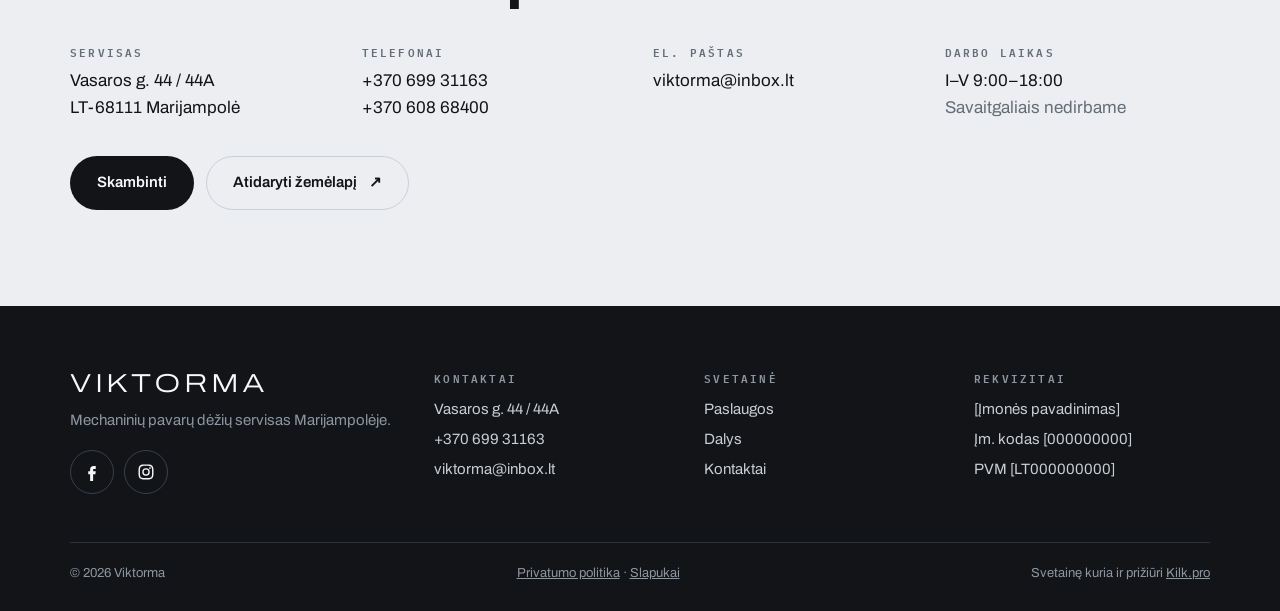
==== commit 44c2e958: "Restyle symptoms as plain floating words, drop brand-coverage claims Co-Authored-By: Claude Opus 5.5" ====
--- a/index.html
+++ b/index.html
@@ -95,15 +95,17 @@
   .services { display: grid; gap: 12px; grid-template-columns: 1fr; }
   .fix h2 { max-width: 12ch; }
   .fix { overflow: hidden; }
-  .cloud { position: relative; width: min(100%, 540px); aspect-ratio: 1 / 1.05; margin: 10px auto 0; }
-  .cloud::before { content: ''; position: absolute; left: 50%; top: 50%; width: 62%; aspect-ratio: 1; transform: translate(-50%, -50%); border: 1px dashed var(--line); border-radius: 50%; }
-  .cloud .core { position: absolute; left: 50%; top: 50%; width: 26%; transform: translate(-50%, -50%); }
-  .sym { position: absolute; white-space: nowrap; font: 600 13px/1 var(--f-sans); padding: 10px 14px; border-radius: 999px; background: var(--steel-2); border: 1px solid var(--line);
-    box-shadow: 0 6px 16px rgba(18, 20, 23, .08); animation: drift var(--bob, 6s) ease-in-out infinite alternate; }
-  .sym.k { background: var(--ink); color: var(--steel-2); border-color: var(--ink); }
-  @keyframes drift { from { transform: translateY(-5px) rotate(var(--tilt, 0deg)); } to { transform: translateY(5px) rotate(calc(var(--tilt, 0deg) * -1)); } }
+  .words { position: relative; width: 100vw; margin: 4px 0 0 calc(50% - 50vw); max-width: none; height: clamp(300px, 82vw, 440px); }
+  .words .core { position: absolute; left: 50%; top: 50%; width: clamp(58px, 15vw, 96px); transform: translate(-50%, -50%); opacity: .9; }
+  .w { position: absolute; white-space: nowrap; font: 500 14px/1 var(--f-sans); color: var(--dim); will-change: transform;
+    animation: float var(--t, 8s) ease-in-out infinite alternate; }
+  .w.m { font-size: 17px; color: var(--ink); }
+  .w.l { font-size: clamp(20px, 5.6vw, 34px); font-weight: 700; font-stretch: 108%; color: var(--ink); letter-spacing: -.01em; }
+  .w.g { color: var(--green); }
+  @keyframes float { from { transform: translate(calc(var(--dx) * -1), calc(var(--dy) * -1)); } to { transform: translate(var(--dx), var(--dy)); } }
+  @media (min-width: 900px) { .words { width: min(100vw, 1100px); margin-left: auto; margin-right: auto; height: 380px; } }
   .fix-line { max-width: 40ch; margin: 18px auto 0; text-align: center; color: var(--dim); }
-  .proof { display: grid; grid-template-columns: repeat(3, 1fr); border-top: 1px solid var(--ink); }
+  .proof { display: grid; grid-template-columns: repeat(2, 1fr); border-top: 1px solid var(--ink); }
   .proof div { padding: 18px 10px 0 0; }
   .proof b { display: block; font: 600 clamp(30px, 9vw, 64px)/1 var(--f-sans); font-stretch: 75%; letter-spacing: -.02em; font-variant-numeric: tabular-nums; }
   .proof span { font-size: 13px; color: var(--dim); }
@@ -193,7 +195,7 @@
       <div class="wrap"><div class="reveal">
         <span class="num">03 / 03 · Garantija</span>
         <h2 class="display">Ir žodis, kurio laikomės</h2>
-        <p>Originalūs remkomplektai ir garantija kiekvienam atliktam darbui. Visų markių mechaninės pavarų dėžės.</p>
+        <p>Originalūs remkomplektai ir garantija kiekvienam atliktam darbui.</p>
       </div></div>
     </article>
   </section>
@@ -219,20 +221,27 @@
         <p class="eyebrow">Mechaninės pavarų dėžės</p>
         <h2 class="display">Kad ir kas negerai, <em>sutaisome</em></h2>
       </div>
-      <div class="cloud reveal" aria-label="Gedimai, kuriuos taisome">
-        <div class="core tone-green spin" style="--spin:24s" data-part="gear:16"></div>
-        <span class="sym" style="left:3%;top:4%;--bob:5.0s;--tilt:-3deg">Traška jungiant</span>
-        <span class="sym" style="right:4%;top:9%;--bob:6.3s;--tilt:2deg">Ūžia guolis</span>
-        <span class="sym k" style="left:27%;top:19%;--bob:7.6s;--tilt:-1deg">Nejunga pavara</span>
-        <span class="sym" style="left:0;top:35%;--bob:8.9s;--tilt:3deg">Teka tepalas</span>
-        <span class="sym" style="right:0;top:33%;--bob:5.0s;--tilt:-2deg">Iššoka pavara</span>
-        <span class="sym k" style="left:3%;top:62%;--bob:6.3s;--tilt:-3deg">Kietas pedalas</span>
-        <span class="sym" style="right:2%;top:60%;--bob:7.6s;--tilt:2deg">Slysta sankaba</span>
-        <span class="sym" style="left:22%;top:76%;--bob:8.9s;--tilt:-1deg">Kaukia važiuojant</span>
-        <span class="sym" style="left:0;top:91%;--bob:5.0s;--tilt:3deg">Vibruoja svirtis</span>
-        <span class="sym k" style="right:3%;top:89%;--bob:6.3s;--tilt:-2deg">Neaiškus garsas</span>
-      </div>
-      <p class="fix-line reveal">Nereikia žinoti, kaip vadinasi gedimas. Atveškite automobilį: išklausysime, surasime priežastį ir sutaisysime. Visų markių mechanines dėžes, su garantija.</p>
+      <div class="words reveal" aria-label="Gedimai, kuriuos taisome">
+        <div class="core tone-green spin" style="--spin:24s" data-part="gear:14"></div>
+        <span class="w s" style="left:4%;top:0%;--dx:4px;--dy:-5px;--t:7.0s">Dūzgia ant tuščios</span>
+        <span class="w m" style="right:4%;top:1%;--dx:-6px;--dy:4px;--t:8.4s">Iššoka pavara</span>
+        <span class="w l" style="left:3%;top:11%;--dx:5px;--dy:-3px;--t:9.8s">Traška jungiant</span>
+        <span class="w s" style="right:3%;top:13%;--dx:-3px;--dy:6px;--t:11.2s">Ūžia guolis</span>
+        <span class="w l g" style="left:22%;top:24%;--dx:7px;--dy:-4px;--t:12.6s">Nejunga pavara</span>
+        <span class="w m" style="left:2%;top:36%;--dx:4px;--dy:-5px;--t:7.0s">Teka tepalas</span>
+        <span class="w m" style="right:2%;top:37%;--dx:-6px;--dy:4px;--t:8.4s">Kietas pedalas</span>
+        <span class="w s" style="left:4%;top:48%;--dx:5px;--dy:-3px;--t:9.8s">Slysta sankaba</span>
+        <span class="w s" style="right:4%;top:49%;--dx:-3px;--dy:6px;--t:11.2s">Ūžia greitėjant</span>
+        <span class="w s" style="left:3%;top:63%;--dx:7px;--dy:-4px;--t:12.6s">Barška stovint</span>
+        <span class="w l" style="right:3%;top:64%;--dx:4px;--dy:-5px;--t:7.0s">Kaukia važiuojant</span>
+        <span class="w m" style="left:8%;top:72%;--dx:-6px;--dy:4px;--t:8.4s">Vibruoja svirtis</span>
+        <span class="w s" style="right:6%;top:73%;--dx:5px;--dy:-3px;--t:9.8s">Trūksta pavaros</span>
+        <span class="w m g" style="left:3%;top:82%;--dx:-3px;--dy:6px;--t:11.2s">Sunkiai jungiasi</span>
+        <span class="w s" style="right:4%;top:83%;--dx:7px;--dy:-4px;--t:12.6s">Klibėja svirtis</span>
+        <span class="w s" style="left:6%;top:93%;--dx:4px;--dy:-5px;--t:7.0s">Kvepia degėsiais</span>
+        <span class="w l" style="right:3%;top:90%;--dx:-6px;--dy:4px;--t:8.4s">Neaiškus garsas</span>
+      </div>
+      <p class="fix-line reveal">Nereikia žinoti, kaip vadinasi gedimas. Atveškite automobilį: išklausysime, surasime priežastį ir sutaisysime. Atliktiems darbams suteikiame garantiją.</p>
       <div class="reveal" style="text-align:center;margin-top:26px"><a class="btn btn-ink" href="tel:+37069931163">Aprašykite gedimą telefonu <span class="arr" aria-hidden="true">→</span></a></div>
 
     </div>
@@ -241,7 +250,6 @@
   <section class="section" id="kodel" style="padding-top:24px">
     <div class="wrap">
       <div class="proof reveal">
-        <div><b>Visos</b><span>automobilių markės</span></div>
         <div><b>0</b><span>tarpininkų</span></div>
         <div><b>100%</b><span>darbų su garantija</span></div>
       </div>
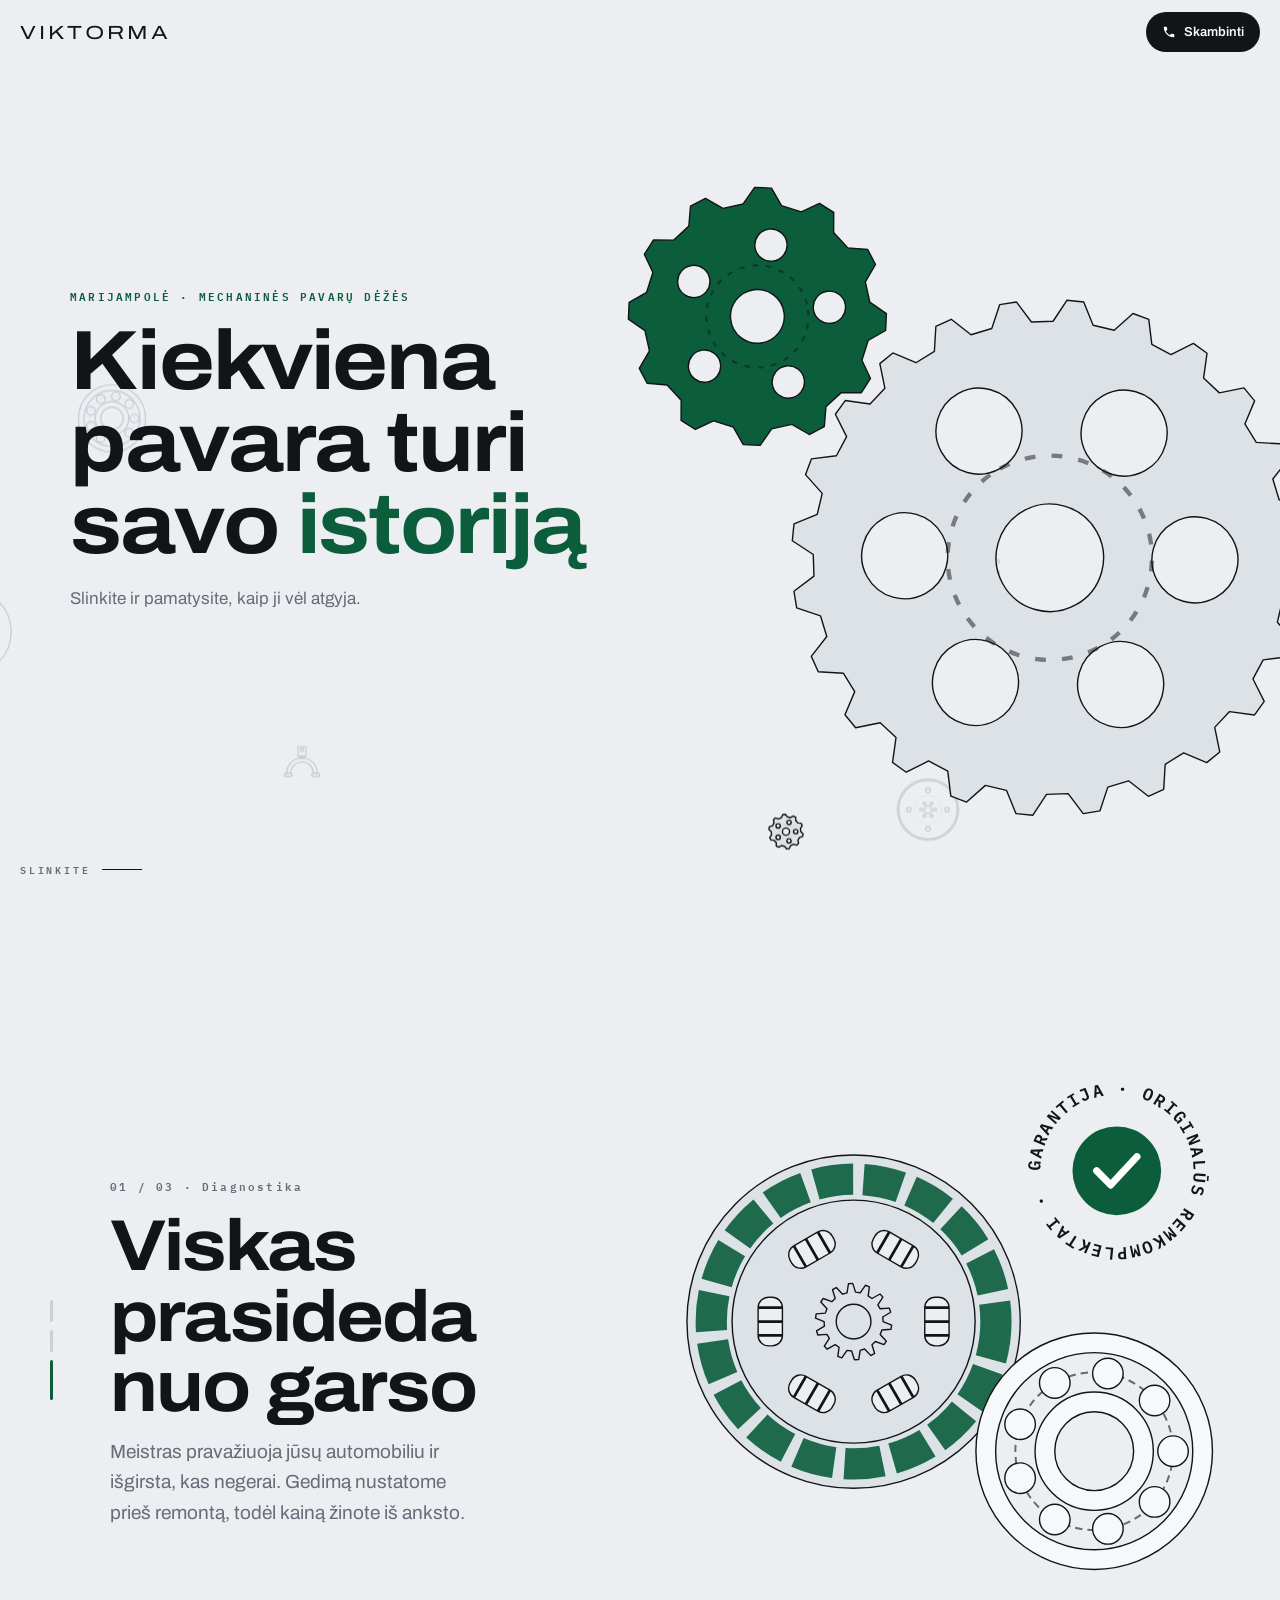
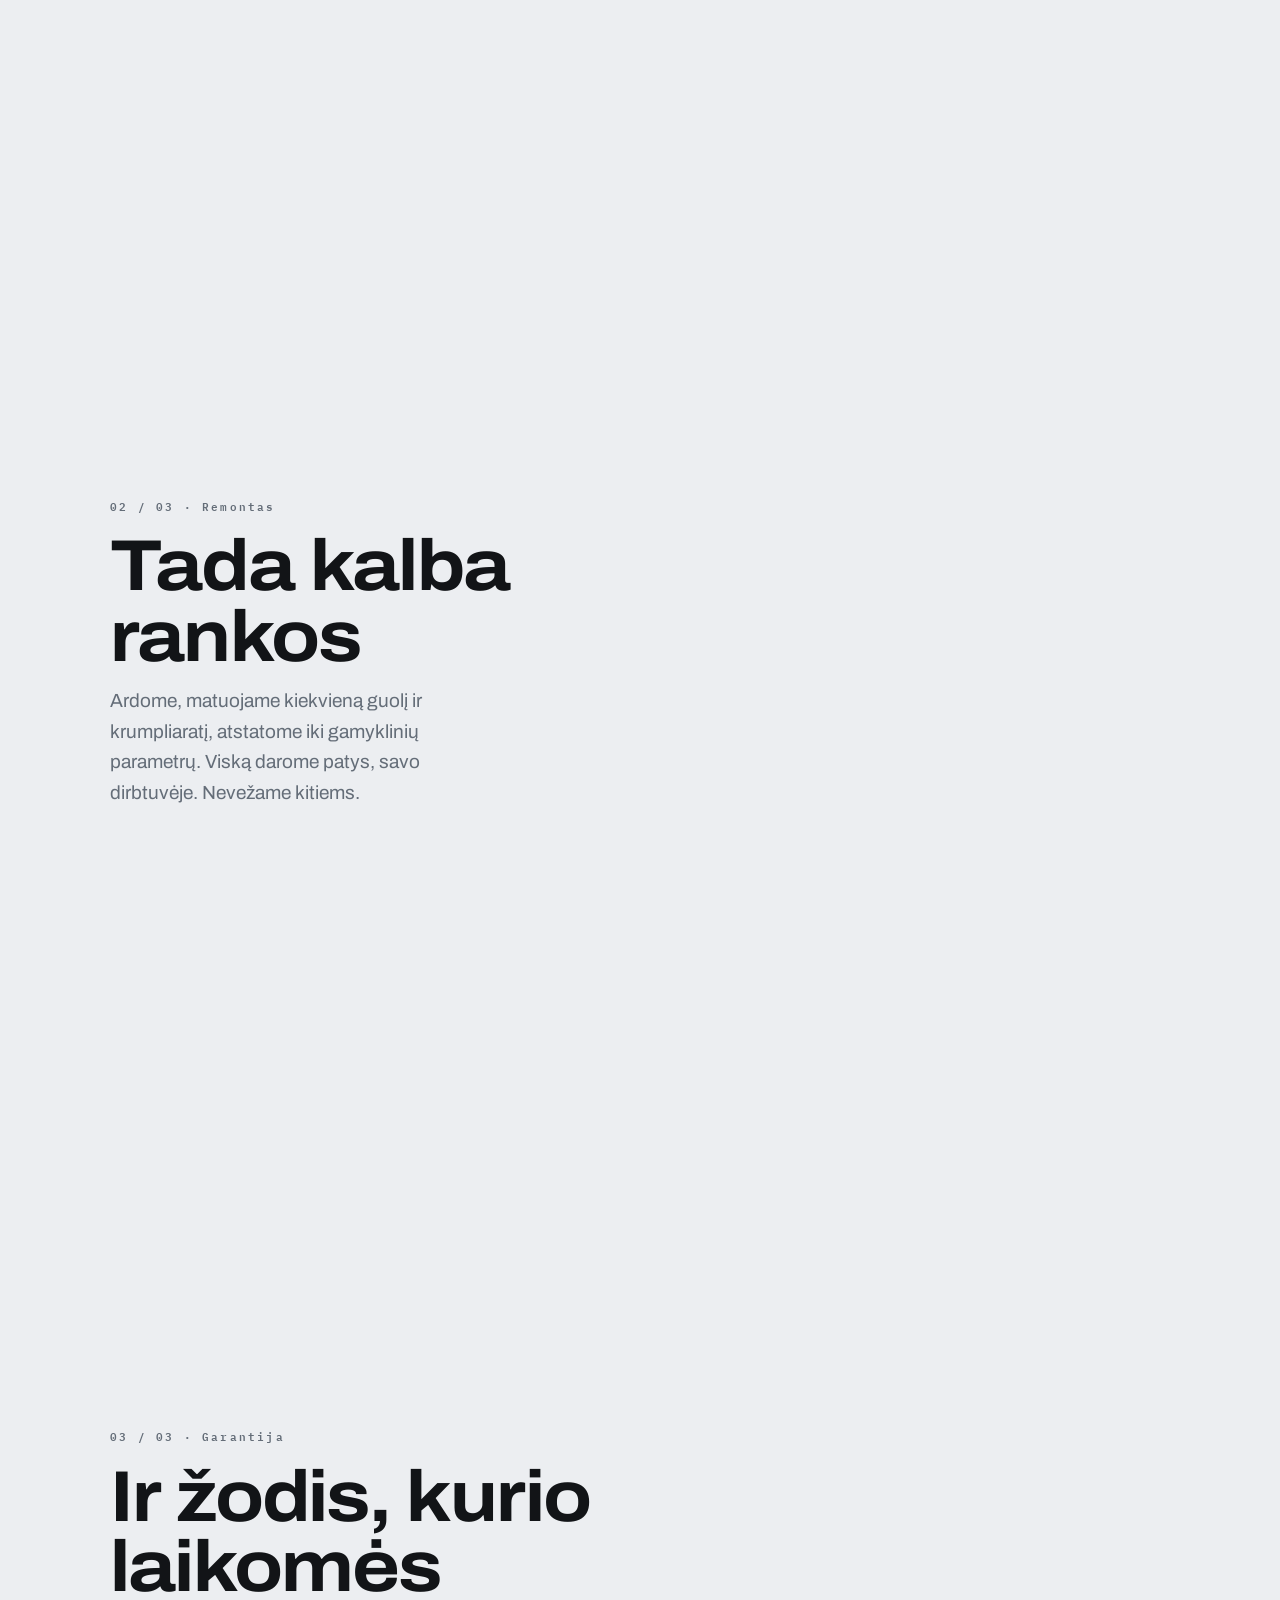
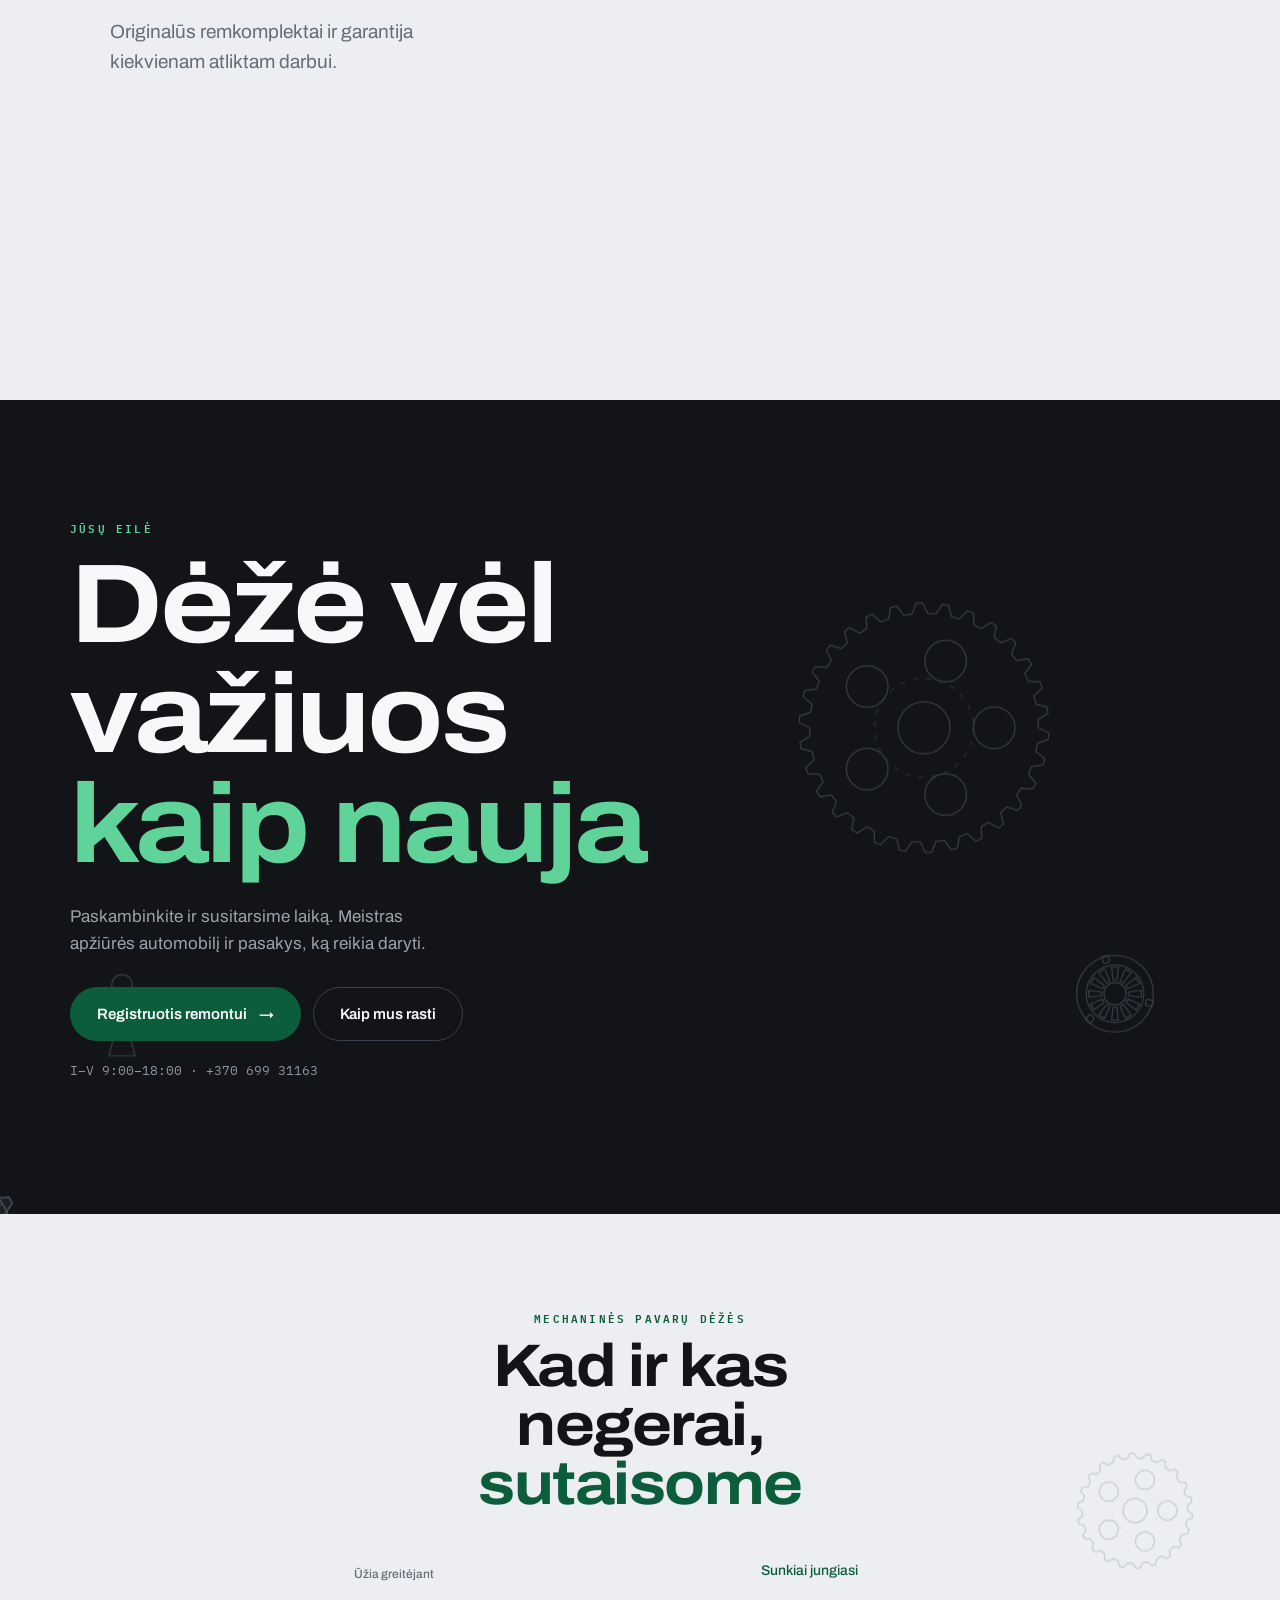
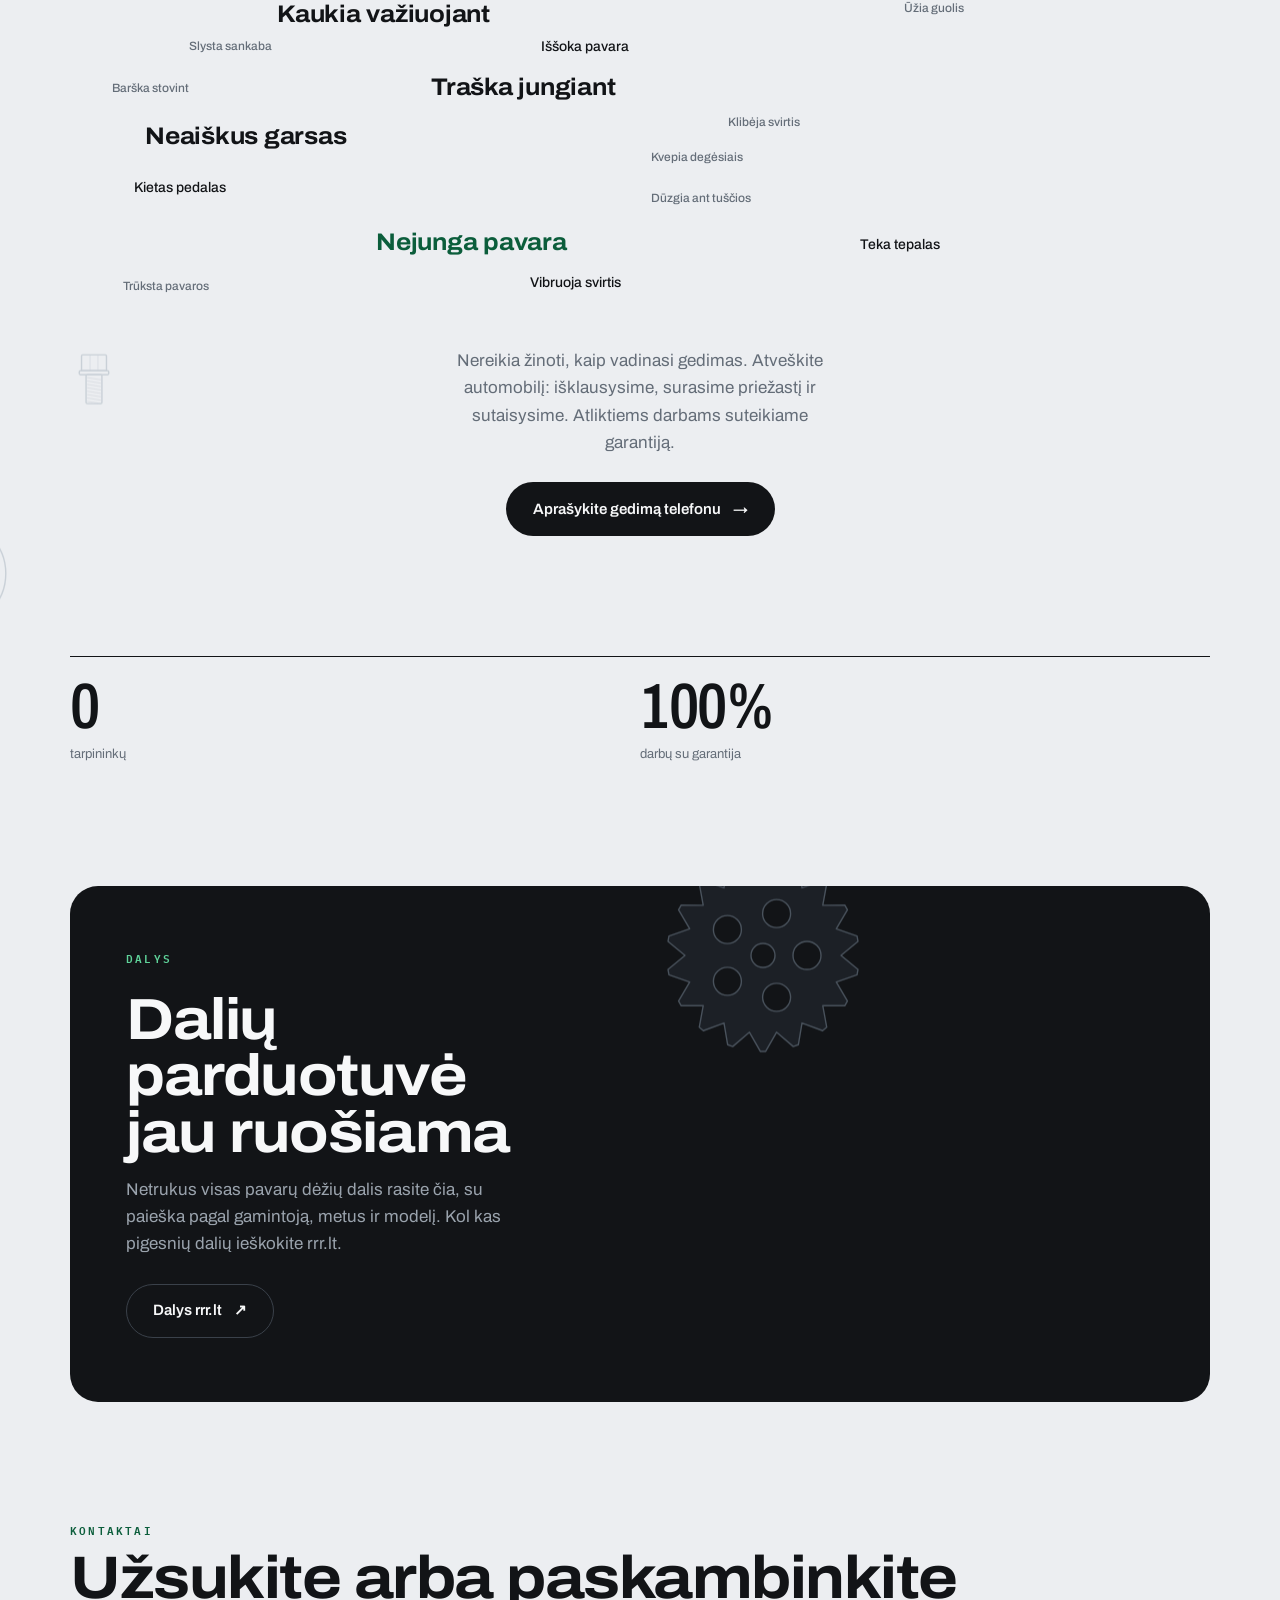
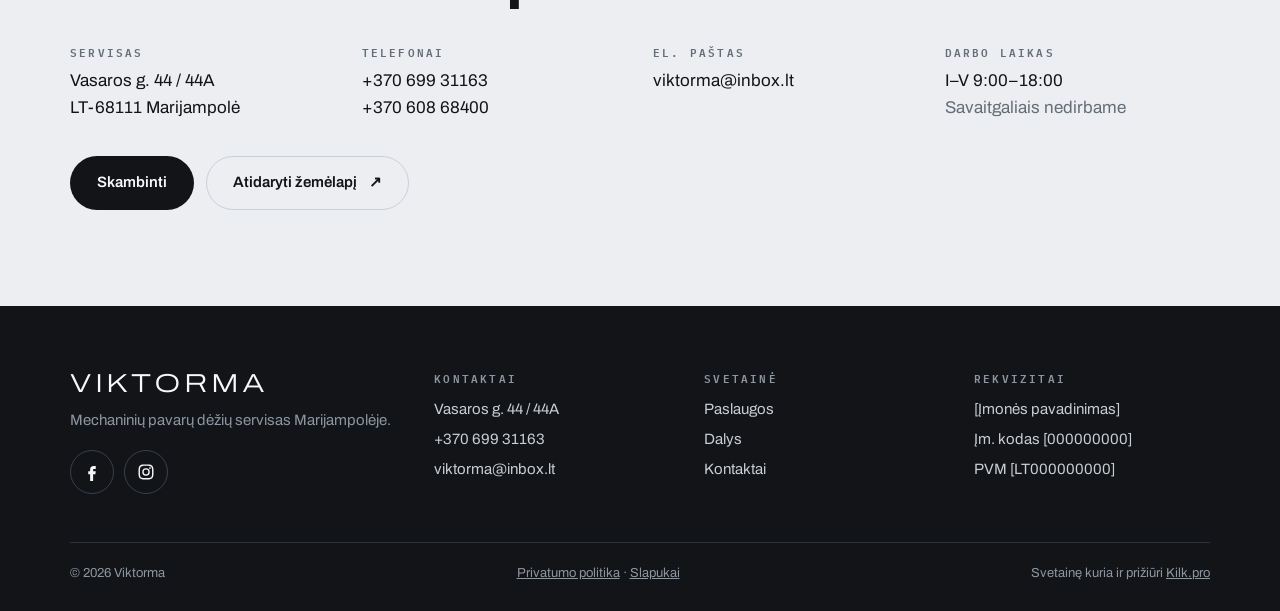
==== commit 354e3ecc: "Scatter smaller symptom words, drop center gear Co-Authored-By: Claude Opus 5.5 (1M context) <norepl" ====
--- a/index.html
+++ b/index.html
@@ -96,11 +96,10 @@
   .fix h2 { max-width: 12ch; }
   .fix { overflow: hidden; }
   .words { position: relative; width: 100vw; margin: 4px 0 0 calc(50% - 50vw); max-width: none; height: clamp(300px, 82vw, 440px); }
-  .words .core { position: absolute; left: 50%; top: 50%; width: clamp(58px, 15vw, 96px); transform: translate(-50%, -50%); opacity: .9; }
-  .w { position: absolute; white-space: nowrap; font: 500 14px/1 var(--f-sans); color: var(--dim); will-change: transform;
+  .w { position: absolute; white-space: nowrap; font: 500 12px/1 var(--f-sans); color: var(--dim); will-change: transform;
     animation: float var(--t, 8s) ease-in-out infinite alternate; }
-  .w.m { font-size: 17px; color: var(--ink); }
-  .w.l { font-size: clamp(20px, 5.6vw, 34px); font-weight: 700; font-stretch: 108%; color: var(--ink); letter-spacing: -.01em; }
+  .w.m { font-size: 14px; color: var(--ink); }
+  .w.l { font-size: clamp(17px, 4.6vw, 24px); font-weight: 700; font-stretch: 108%; color: var(--ink); letter-spacing: -.01em; }
   .w.g { color: var(--green); }
   @keyframes float { from { transform: translate(calc(var(--dx) * -1), calc(var(--dy) * -1)); } to { transform: translate(var(--dx), var(--dy)); } }
   @media (min-width: 900px) { .words { width: min(100vw, 1100px); margin-left: auto; margin-right: auto; height: 380px; } }
@@ -222,24 +221,23 @@
         <h2 class="display">Kad ir kas negerai, <em>sutaisome</em></h2>
       </div>
       <div class="words reveal" aria-label="Gedimai, kuriuos taisome">
-        <div class="core tone-green spin" style="--spin:24s" data-part="gear:14"></div>
-        <span class="w s" style="left:4%;top:0%;--dx:4px;--dy:-5px;--t:7.0s">Dūzgia ant tuščios</span>
-        <span class="w m" style="right:4%;top:1%;--dx:-6px;--dy:4px;--t:8.4s">Iššoka pavara</span>
-        <span class="w l" style="left:3%;top:11%;--dx:5px;--dy:-3px;--t:9.8s">Traška jungiant</span>
-        <span class="w s" style="right:3%;top:13%;--dx:-3px;--dy:6px;--t:11.2s">Ūžia guolis</span>
-        <span class="w l g" style="left:22%;top:24%;--dx:7px;--dy:-4px;--t:12.6s">Nejunga pavara</span>
-        <span class="w m" style="left:2%;top:36%;--dx:4px;--dy:-5px;--t:7.0s">Teka tepalas</span>
-        <span class="w m" style="right:2%;top:37%;--dx:-6px;--dy:4px;--t:8.4s">Kietas pedalas</span>
-        <span class="w s" style="left:4%;top:48%;--dx:5px;--dy:-3px;--t:9.8s">Slysta sankaba</span>
-        <span class="w s" style="right:4%;top:49%;--dx:-3px;--dy:6px;--t:11.2s">Ūžia greitėjant</span>
-        <span class="w s" style="left:3%;top:63%;--dx:7px;--dy:-4px;--t:12.6s">Barška stovint</span>
-        <span class="w l" style="right:3%;top:64%;--dx:4px;--dy:-5px;--t:7.0s">Kaukia važiuojant</span>
-        <span class="w m" style="left:8%;top:72%;--dx:-6px;--dy:4px;--t:8.4s">Vibruoja svirtis</span>
-        <span class="w s" style="right:6%;top:73%;--dx:5px;--dy:-3px;--t:9.8s">Trūksta pavaros</span>
-        <span class="w m g" style="left:3%;top:82%;--dx:-3px;--dy:6px;--t:11.2s">Sunkiai jungiasi</span>
-        <span class="w s" style="right:4%;top:83%;--dx:7px;--dy:-4px;--t:12.6s">Klibėja svirtis</span>
-        <span class="w s" style="left:6%;top:93%;--dx:4px;--dy:-5px;--t:7.0s">Kvepia degėsiais</span>
-        <span class="w l" style="right:3%;top:90%;--dx:-6px;--dy:4px;--t:8.4s">Neaiškus garsas</span>
+        <span class="w l" style="left:17%;top:14%;--dx:4px;--dy:-5px;--t:7.0s">Kaukia važiuojant</span>
+        <span class="w l" style="left:31%;top:33%;--dx:-6px;--dy:4px;--t:8.4s">Traška jungiant</span>
+        <span class="w l" style="left:5%;top:46%;--dx:5px;--dy:-3px;--t:9.8s">Neaiškus garsas</span>
+        <span class="w l g" style="left:26%;top:74%;--dx:-3px;--dy:6px;--t:11.2s">Nejunga pavara</span>
+        <span class="w m" style="left:40%;top:86%;--dx:7px;--dy:-4px;--t:12.6s">Vibruoja svirtis</span>
+        <span class="w m g" style="left:61%;top:4%;--dx:4px;--dy:-5px;--t:7.0s">Sunkiai jungiasi</span>
+        <span class="w s" style="left:51%;top:64%;--dx:-6px;--dy:4px;--t:8.4s">Dūzgia ant tuščios</span>
+        <span class="w m" style="left:4%;top:61%;--dx:5px;--dy:-3px;--t:9.8s">Kietas pedalas</span>
+        <span class="w s" style="left:51%;top:53%;--dx:-3px;--dy:6px;--t:11.2s">Kvepia degėsiais</span>
+        <span class="w m" style="left:41%;top:24%;--dx:7px;--dy:-4px;--t:12.6s">Iššoka pavara</span>
+        <span class="w s" style="left:24%;top:5%;--dx:4px;--dy:-5px;--t:7.0s">Ūžia greitėjant</span>
+        <span class="w s" style="left:3%;top:87%;--dx:-6px;--dy:4px;--t:8.4s">Trūksta pavaros</span>
+        <span class="w s" style="left:58%;top:44%;--dx:5px;--dy:-3px;--t:9.8s">Klibėja svirtis</span>
+        <span class="w m" style="left:70%;top:76%;--dx:-3px;--dy:6px;--t:11.2s">Teka tepalas</span>
+        <span class="w s" style="left:9%;top:24%;--dx:7px;--dy:-4px;--t:12.6s">Slysta sankaba</span>
+        <span class="w s" style="left:2%;top:35%;--dx:4px;--dy:-5px;--t:7.0s">Barška stovint</span>
+        <span class="w s" style="left:74%;top:14%;--dx:-6px;--dy:4px;--t:8.4s">Ūžia guolis</span>
       </div>
       <p class="fix-line reveal">Nereikia žinoti, kaip vadinasi gedimas. Atveškite automobilį: išklausysime, surasime priežastį ir sutaisysime. Atliktiems darbams suteikiame garantiją.</p>
       <div class="reveal" style="text-align:center;margin-top:26px"><a class="btn btn-ink" href="tel:+37069931163">Aprašykite gedimą telefonu <span class="arr" aria-hidden="true">→</span></a></div>
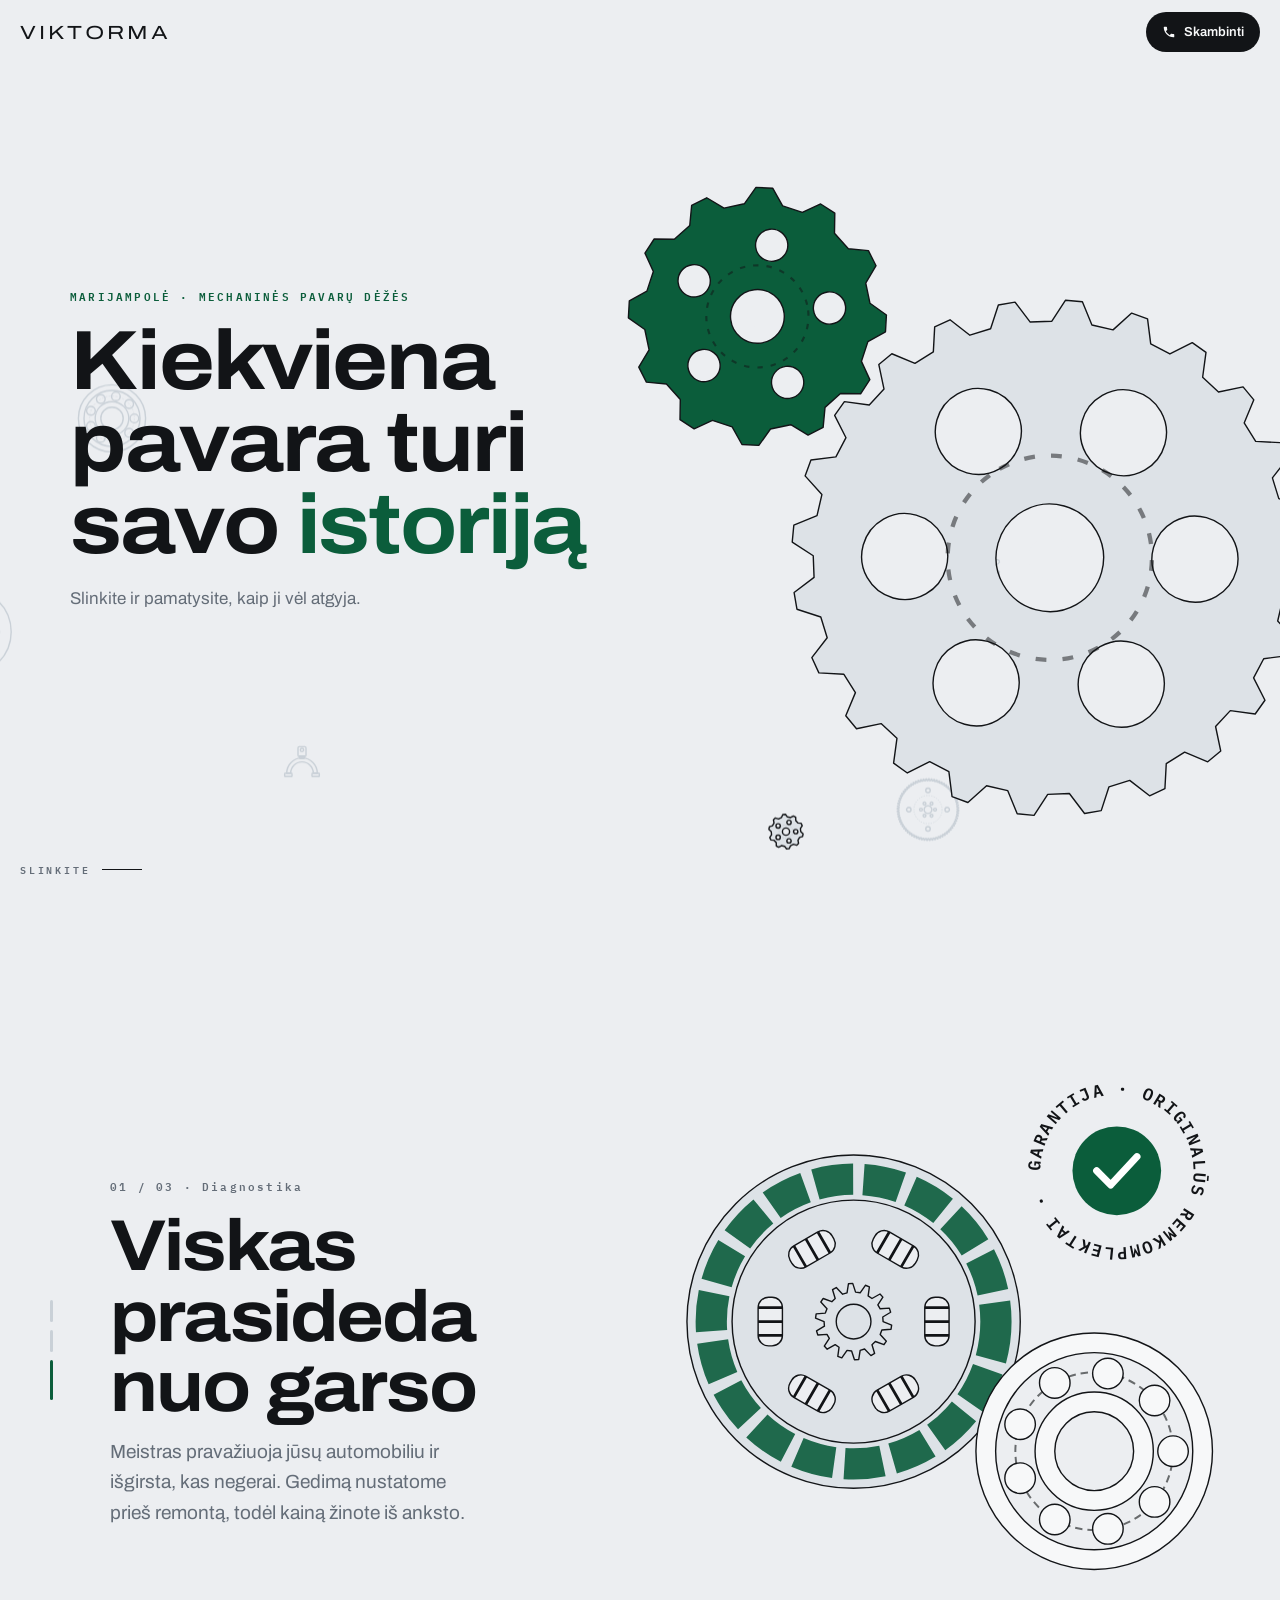
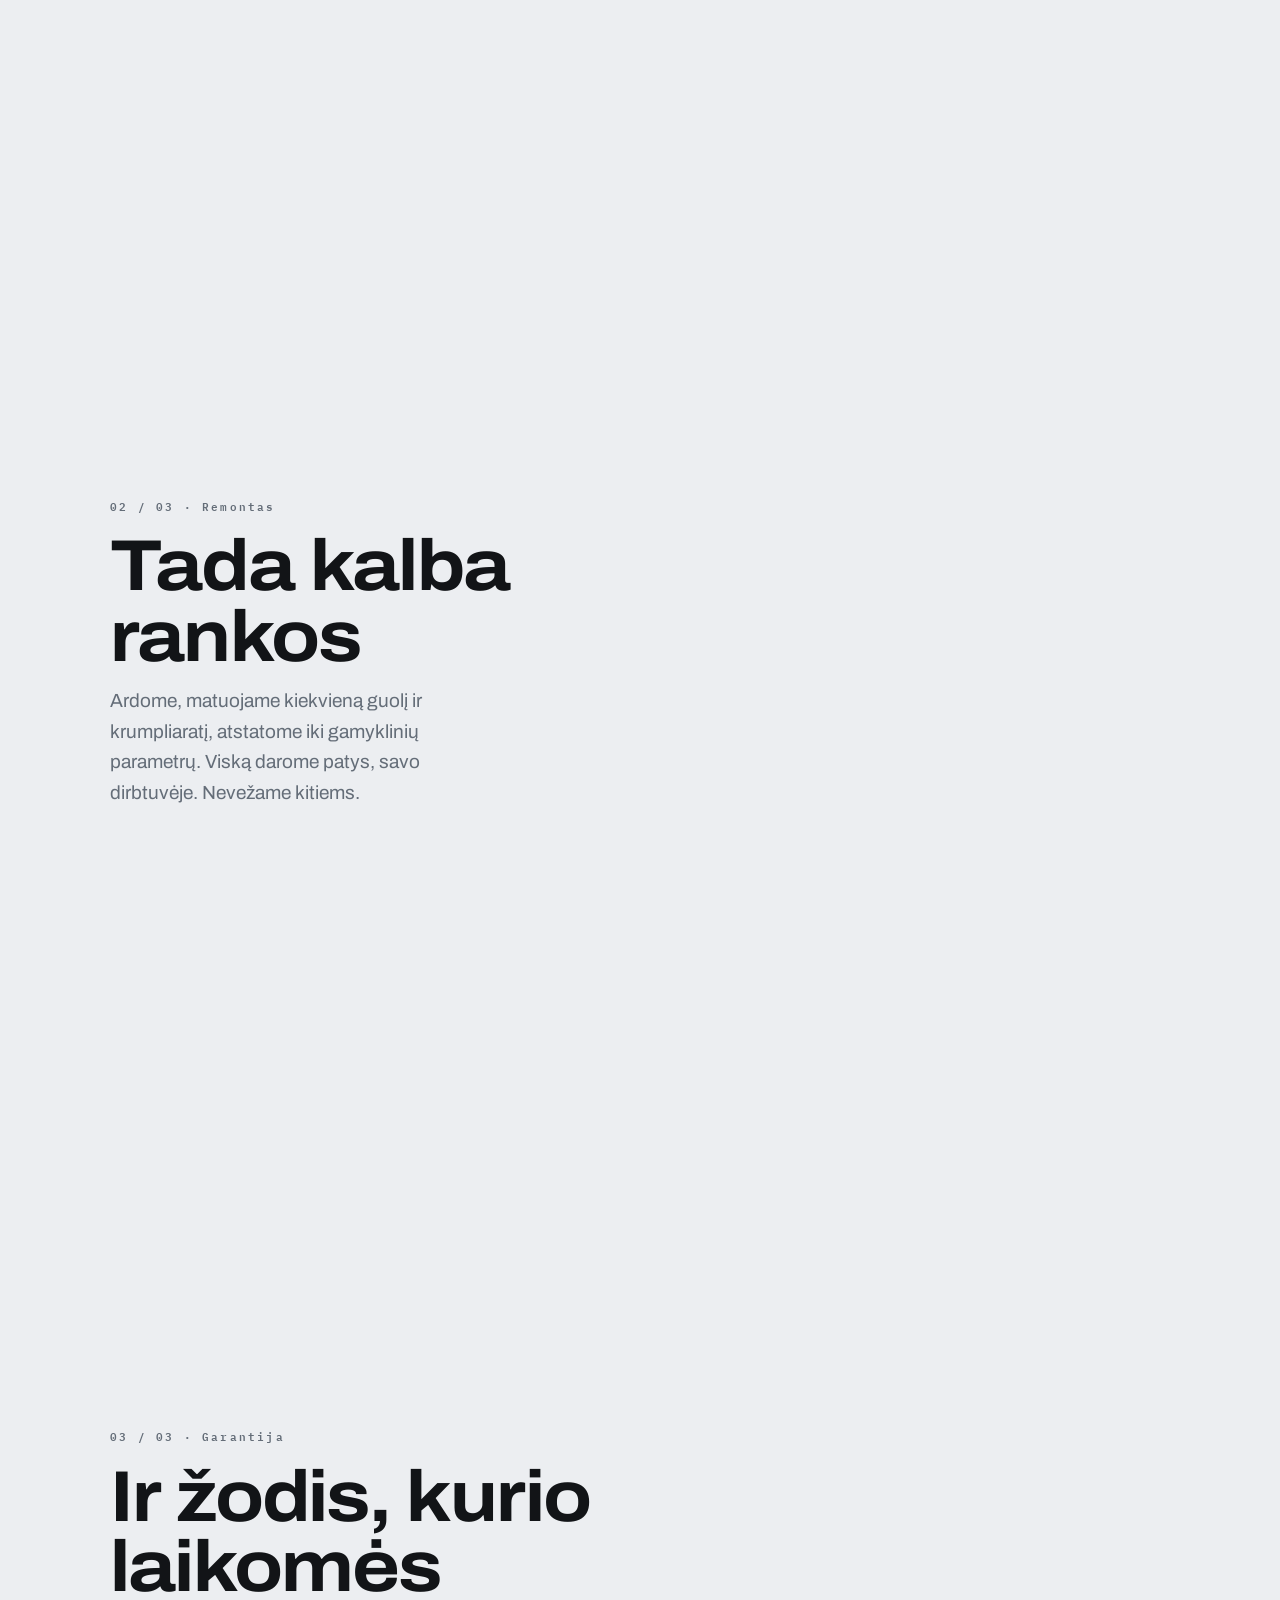
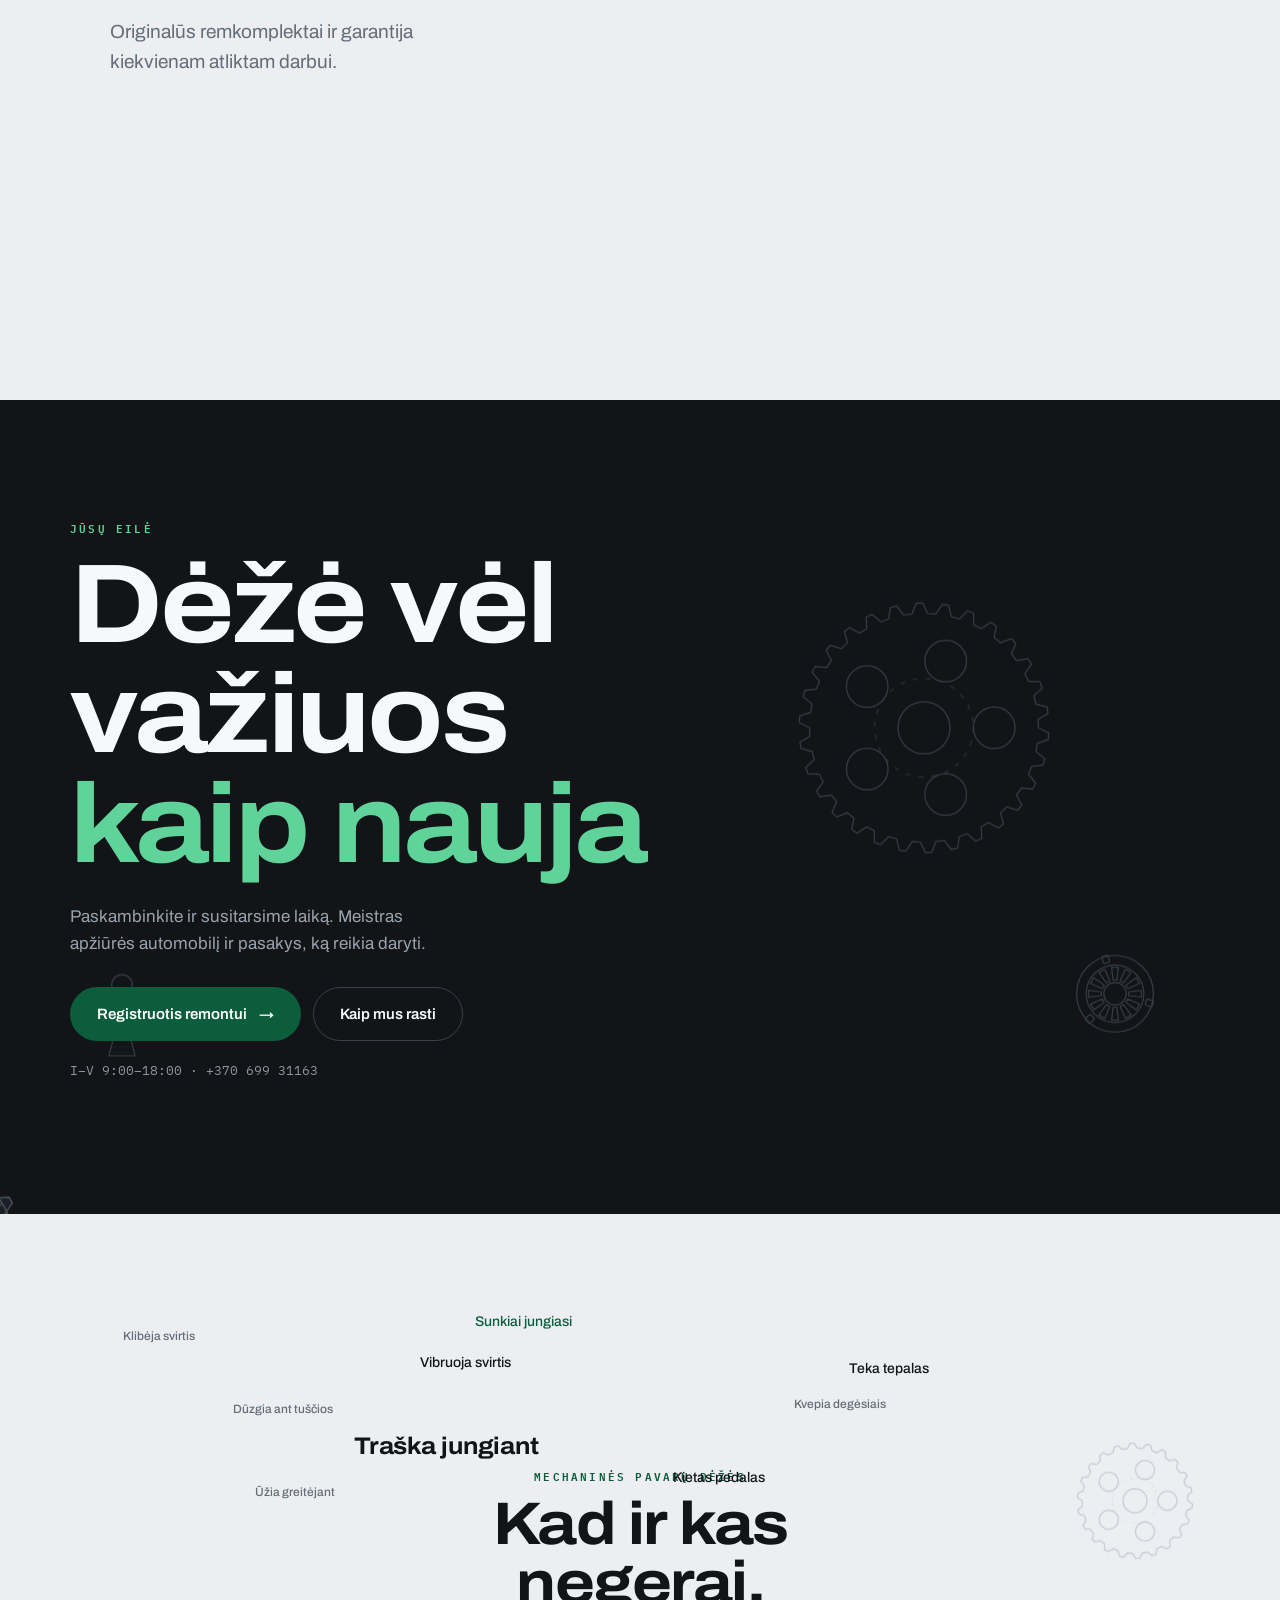
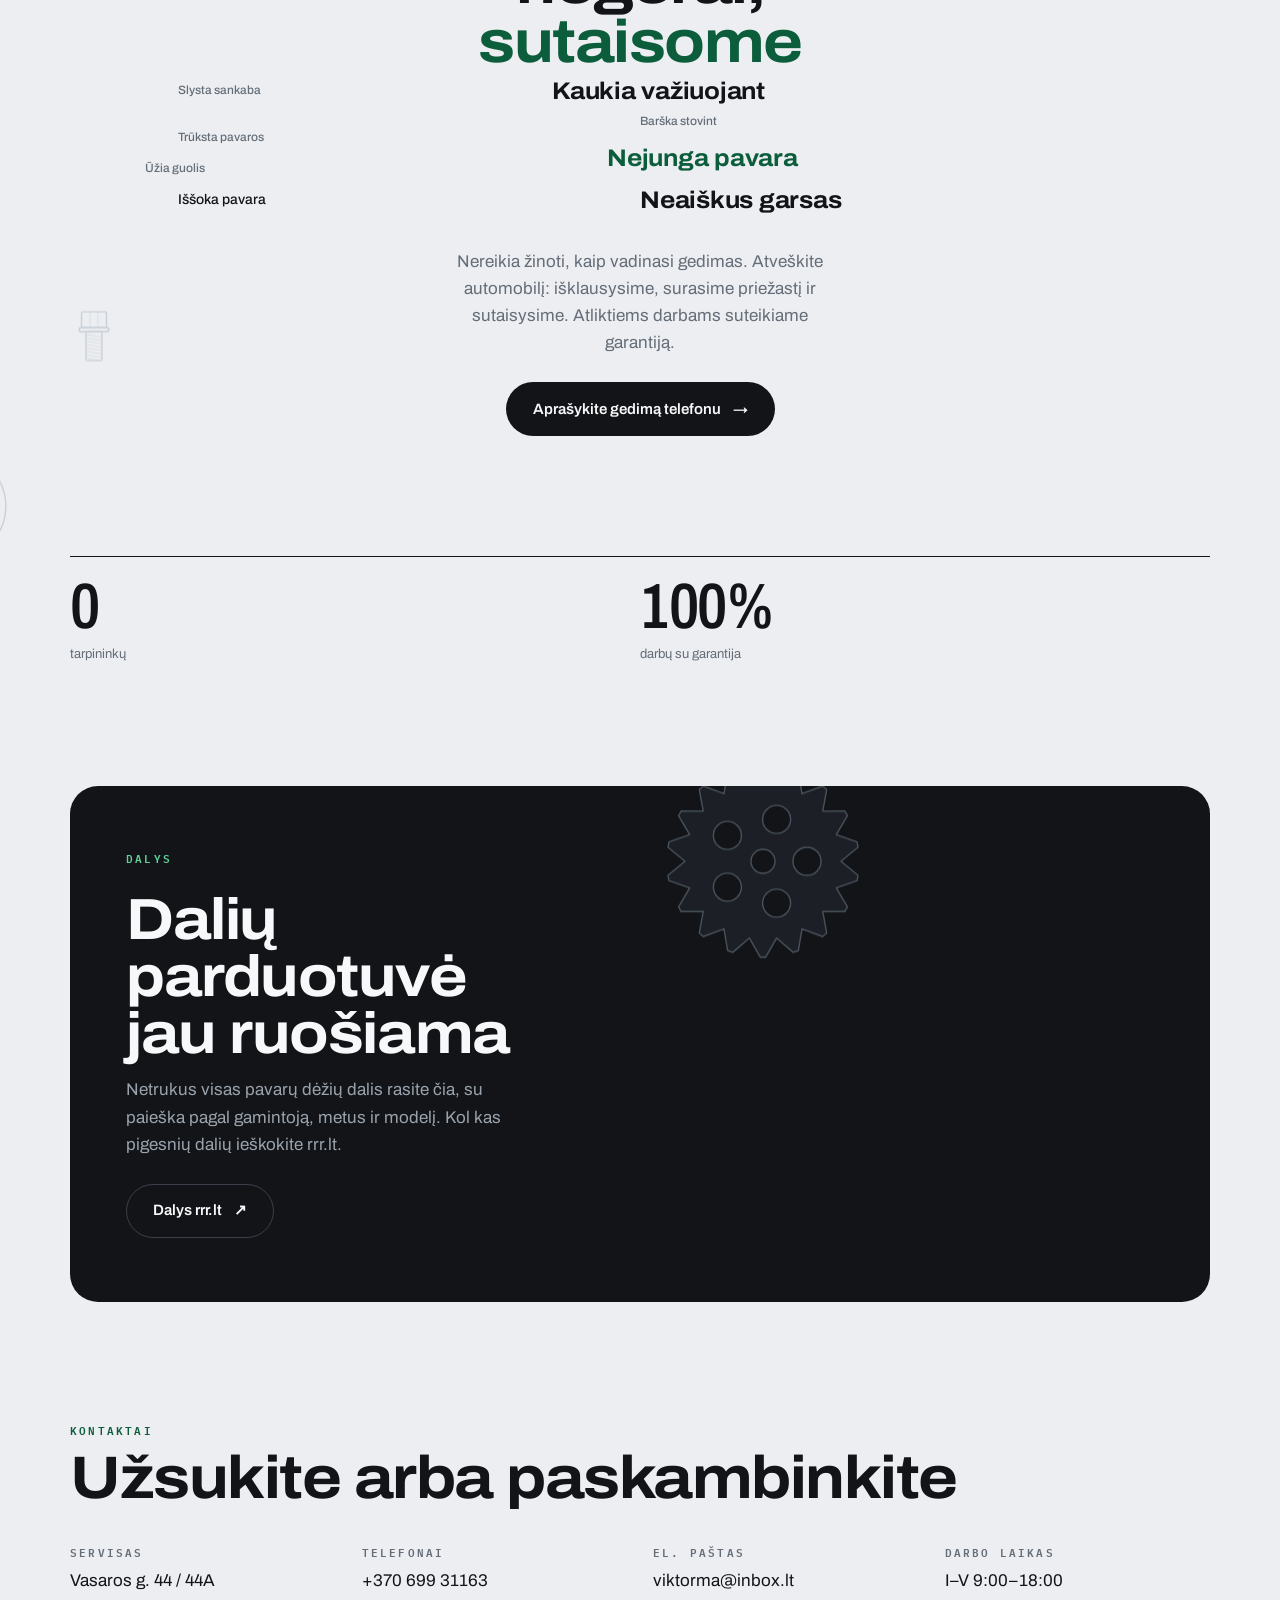
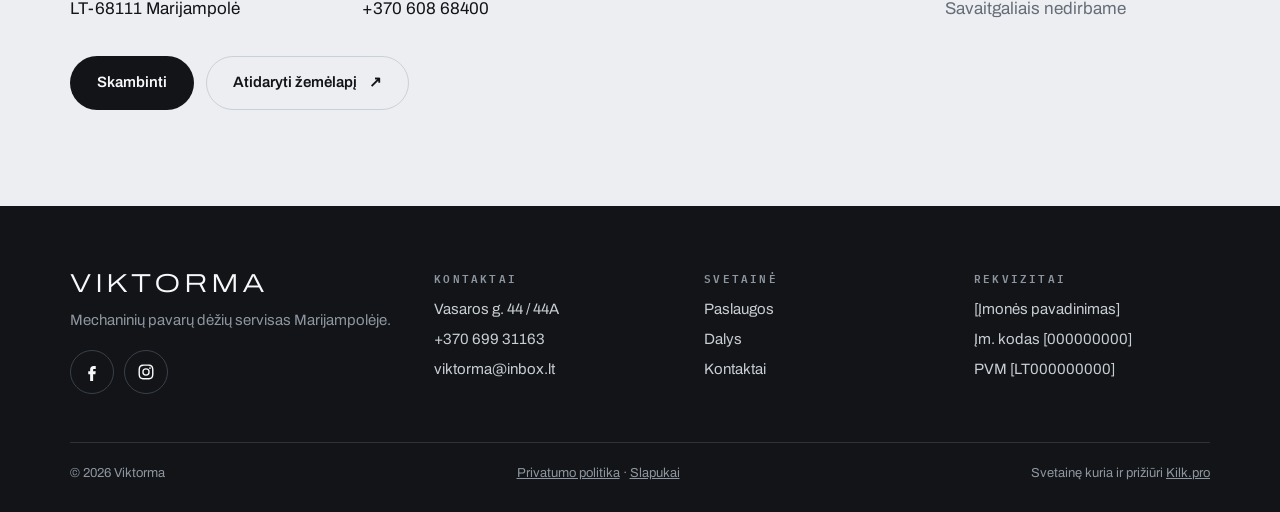
==== commit 385870a3: "Center the symptoms heading inside the scattered words Co-Authored-By: Claude Opus 5.5 (1M context) " ====
--- a/index.html
+++ b/index.html
@@ -95,14 +95,16 @@
   .services { display: grid; gap: 12px; grid-template-columns: 1fr; }
   .fix h2 { max-width: 12ch; }
   .fix { overflow: hidden; }
-  .words { position: relative; width: 100vw; margin: 4px 0 0 calc(50% - 50vw); max-width: none; height: clamp(300px, 82vw, 440px); }
+  .words { position: relative; width: 100vw; margin: 0 0 0 calc(50% - 50vw); max-width: none; height: clamp(500px, 132vw, 600px); }
+  .words-mid { position: absolute; inset: 0; display: grid; place-items: center; pointer-events: none; }
+  .words-mid .section-head { margin: 0; }
   .w { position: absolute; white-space: nowrap; font: 500 12px/1 var(--f-sans); color: var(--dim); will-change: transform;
     animation: float var(--t, 8s) ease-in-out infinite alternate; }
   .w.m { font-size: 14px; color: var(--ink); }
   .w.l { font-size: clamp(17px, 4.6vw, 24px); font-weight: 700; font-stretch: 108%; color: var(--ink); letter-spacing: -.01em; }
   .w.g { color: var(--green); }
   @keyframes float { from { transform: translate(calc(var(--dx) * -1), calc(var(--dy) * -1)); } to { transform: translate(var(--dx), var(--dy)); } }
-  @media (min-width: 900px) { .words { width: min(100vw, 1100px); margin-left: auto; margin-right: auto; height: 380px; } }
+  @media (min-width: 900px) { .words { width: min(100vw, 1100px); margin-left: auto; margin-right: auto; height: 520px; } }
   .fix-line { max-width: 40ch; margin: 18px auto 0; text-align: center; color: var(--dim); }
   .proof { display: grid; grid-template-columns: repeat(2, 1fr); border-top: 1px solid var(--ink); }
   .proof div { padding: 18px 10px 0 0; }
@@ -216,28 +218,30 @@
   <section class="section fix" id="paslaugos">
     <div class="field" data-field="gear:22,84,4,120,1,line;bearing,-8,58,110,1.6,line;pressure,88,88,90,1.3,line;plug,6,30,34,2.2,line"></div>
     <div class="wrap" style="position:relative;z-index:1">
-      <div class="section-head reveal" style="text-align:center;justify-items:center">
-        <p class="eyebrow">Mechaninės pavarų dėžės</p>
-        <h2 class="display">Kad ir kas negerai, <em>sutaisome</em></h2>
-      </div>
-      <div class="words reveal" aria-label="Gedimai, kuriuos taisome">
-        <span class="w l" style="left:17%;top:14%;--dx:4px;--dy:-5px;--t:7.0s">Kaukia važiuojant</span>
-        <span class="w l" style="left:31%;top:33%;--dx:-6px;--dy:4px;--t:8.4s">Traška jungiant</span>
-        <span class="w l" style="left:5%;top:46%;--dx:5px;--dy:-3px;--t:9.8s">Neaiškus garsas</span>
-        <span class="w l g" style="left:26%;top:74%;--dx:-3px;--dy:6px;--t:11.2s">Nejunga pavara</span>
-        <span class="w m" style="left:40%;top:86%;--dx:7px;--dy:-4px;--t:12.6s">Vibruoja svirtis</span>
-        <span class="w m g" style="left:61%;top:4%;--dx:4px;--dy:-5px;--t:7.0s">Sunkiai jungiasi</span>
-        <span class="w s" style="left:51%;top:64%;--dx:-6px;--dy:4px;--t:8.4s">Dūzgia ant tuščios</span>
-        <span class="w m" style="left:4%;top:61%;--dx:5px;--dy:-3px;--t:9.8s">Kietas pedalas</span>
-        <span class="w s" style="left:51%;top:53%;--dx:-3px;--dy:6px;--t:11.2s">Kvepia degėsiais</span>
-        <span class="w m" style="left:41%;top:24%;--dx:7px;--dy:-4px;--t:12.6s">Iššoka pavara</span>
-        <span class="w s" style="left:24%;top:5%;--dx:4px;--dy:-5px;--t:7.0s">Ūžia greitėjant</span>
-        <span class="w s" style="left:3%;top:87%;--dx:-6px;--dy:4px;--t:8.4s">Trūksta pavaros</span>
-        <span class="w s" style="left:58%;top:44%;--dx:5px;--dy:-3px;--t:9.8s">Klibėja svirtis</span>
-        <span class="w m" style="left:70%;top:76%;--dx:-3px;--dy:6px;--t:11.2s">Teka tepalas</span>
-        <span class="w s" style="left:9%;top:24%;--dx:7px;--dy:-4px;--t:12.6s">Slysta sankaba</span>
-        <span class="w s" style="left:2%;top:35%;--dx:4px;--dy:-5px;--t:7.0s">Barška stovint</span>
-        <span class="w s" style="left:74%;top:14%;--dx:-6px;--dy:4px;--t:8.4s">Ūžia guolis</span>
+      <div class="words" aria-label="Gedimai, kuriuos taisome">
+        <div class="words-mid">
+          <div class="section-head reveal" style="text-align:center;justify-items:center">
+            <p class="eyebrow">Mechaninės pavarų dėžės</p>
+            <h2 class="display">Kad ir kas negerai, <em>sutaisome</em></h2>
+          </div>
+        </div>
+        <span class="w l" style="left:42%;top:71%;--dx:4px;--dy:-5px;--t:7.0s">Kaukia važiuojant</span>
+        <span class="w l" style="left:24%;top:24%;--dx:-6px;--dy:4px;--t:8.4s">Traška jungiant</span>
+        <span class="w l" style="left:50%;top:92%;--dx:5px;--dy:-3px;--t:9.8s">Neaiškus garsas</span>
+        <span class="w l g" style="left:47%;top:84%;--dx:-3px;--dy:6px;--t:11.2s">Nejunga pavara</span>
+        <span class="w m" style="left:30%;top:9%;--dx:7px;--dy:-4px;--t:12.6s">Vibruoja svirtis</span>
+        <span class="w m g" style="left:35%;top:1%;--dx:4px;--dy:-5px;--t:7.0s">Sunkiai jungiasi</span>
+        <span class="w s" style="left:13%;top:18%;--dx:-6px;--dy:4px;--t:8.4s">Dūzgia ant tuščios</span>
+        <span class="w m" style="left:53%;top:31%;--dx:5px;--dy:-3px;--t:9.8s">Kietas pedalas</span>
+        <span class="w s" style="left:64%;top:17%;--dx:-3px;--dy:6px;--t:11.2s">Kvepia degėsiais</span>
+        <span class="w m" style="left:8%;top:93%;--dx:7px;--dy:-4px;--t:12.6s">Iššoka pavara</span>
+        <span class="w s" style="left:15%;top:34%;--dx:4px;--dy:-5px;--t:7.0s">Ūžia greitėjant</span>
+        <span class="w s" style="left:8%;top:81%;--dx:-6px;--dy:4px;--t:8.4s">Trūksta pavaros</span>
+        <span class="w s" style="left:3%;top:4%;--dx:5px;--dy:-3px;--t:9.8s">Klibėja svirtis</span>
+        <span class="w m" style="left:69%;top:10%;--dx:-3px;--dy:6px;--t:11.2s">Teka tepalas</span>
+        <span class="w s" style="left:8%;top:72%;--dx:7px;--dy:-4px;--t:12.6s">Slysta sankaba</span>
+        <span class="w s" style="left:50%;top:78%;--dx:4px;--dy:-5px;--t:7.0s">Barška stovint</span>
+        <span class="w s" style="left:5%;top:87%;--dx:-6px;--dy:4px;--t:8.4s">Ūžia guolis</span>
       </div>
       <p class="fix-line reveal">Nereikia žinoti, kaip vadinasi gedimas. Atveškite automobilį: išklausysime, surasime priežastį ir sutaisysime. Atliktiems darbams suteikiame garantiją.</p>
       <div class="reveal" style="text-align:center;margin-top:26px"><a class="btn btn-ink" href="tel:+37069931163">Aprašykite gedimą telefonu <span class="arr" aria-hidden="true">→</span></a></div>
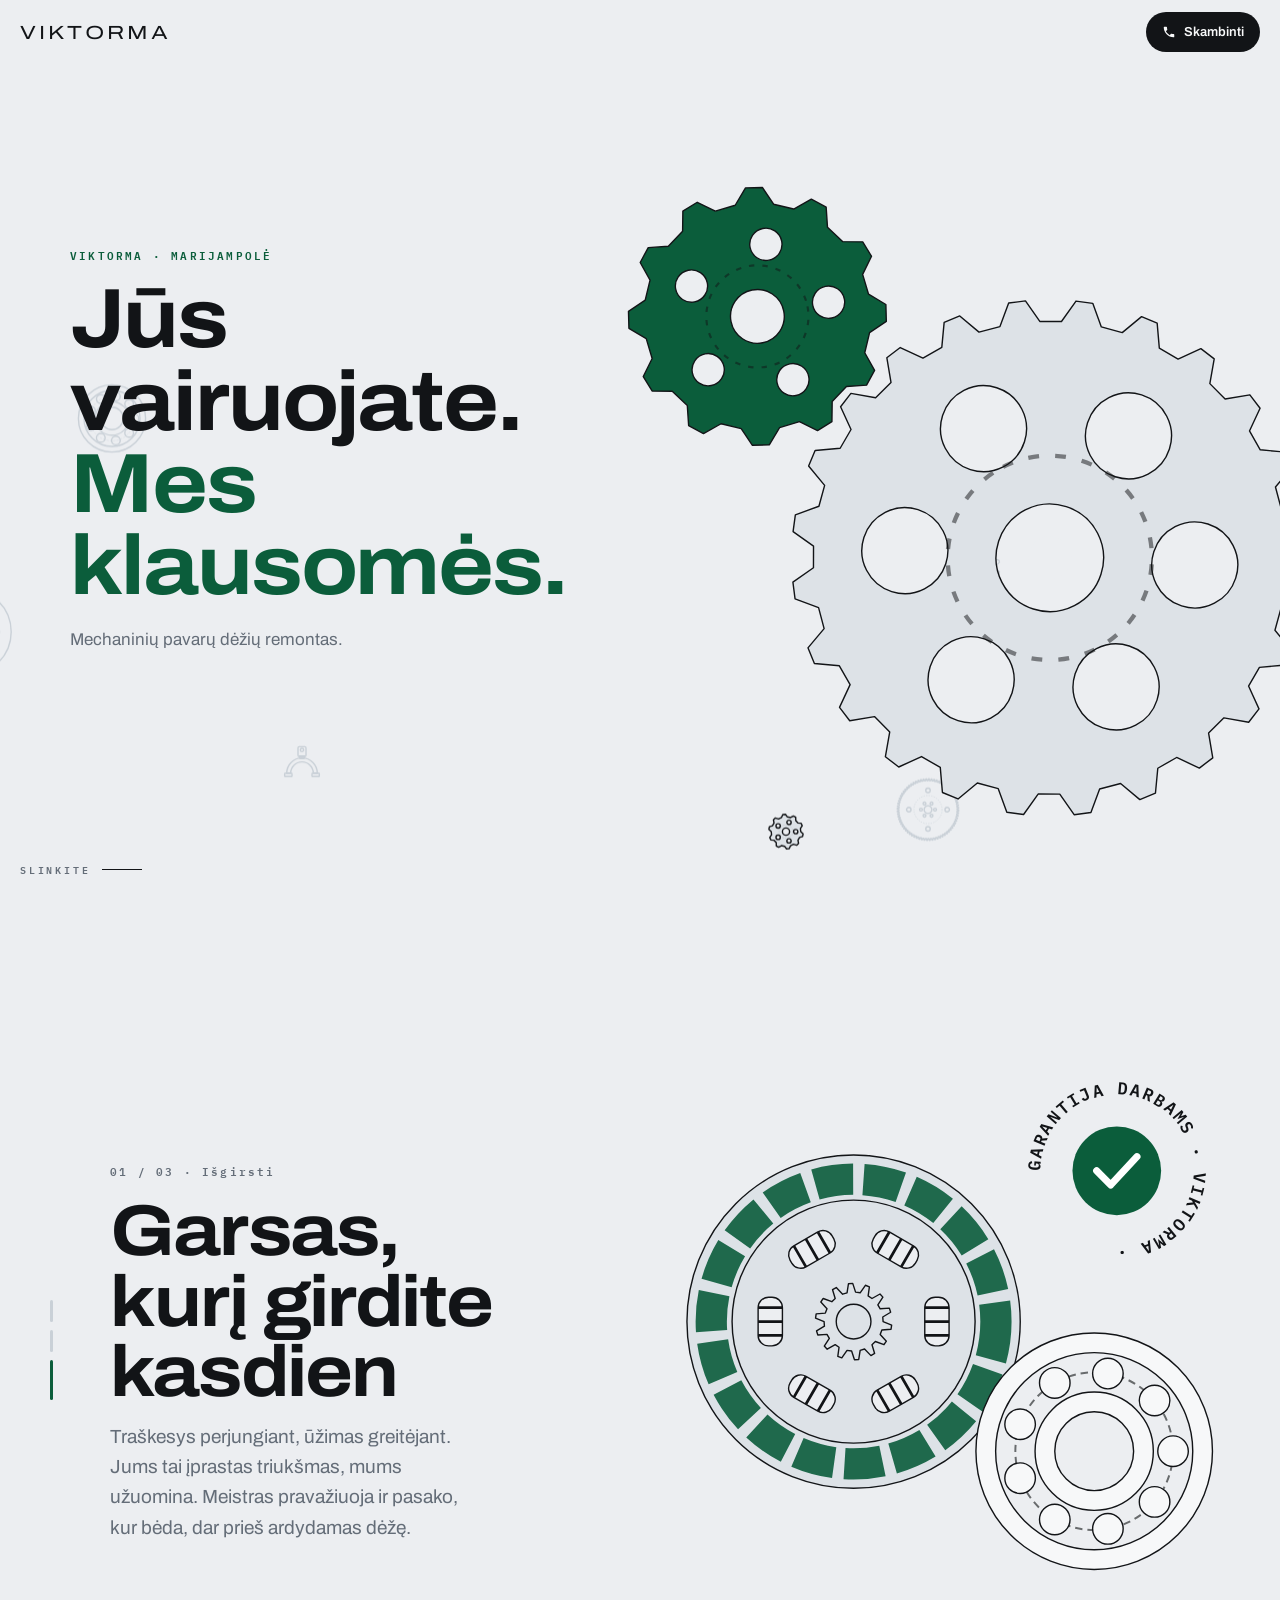
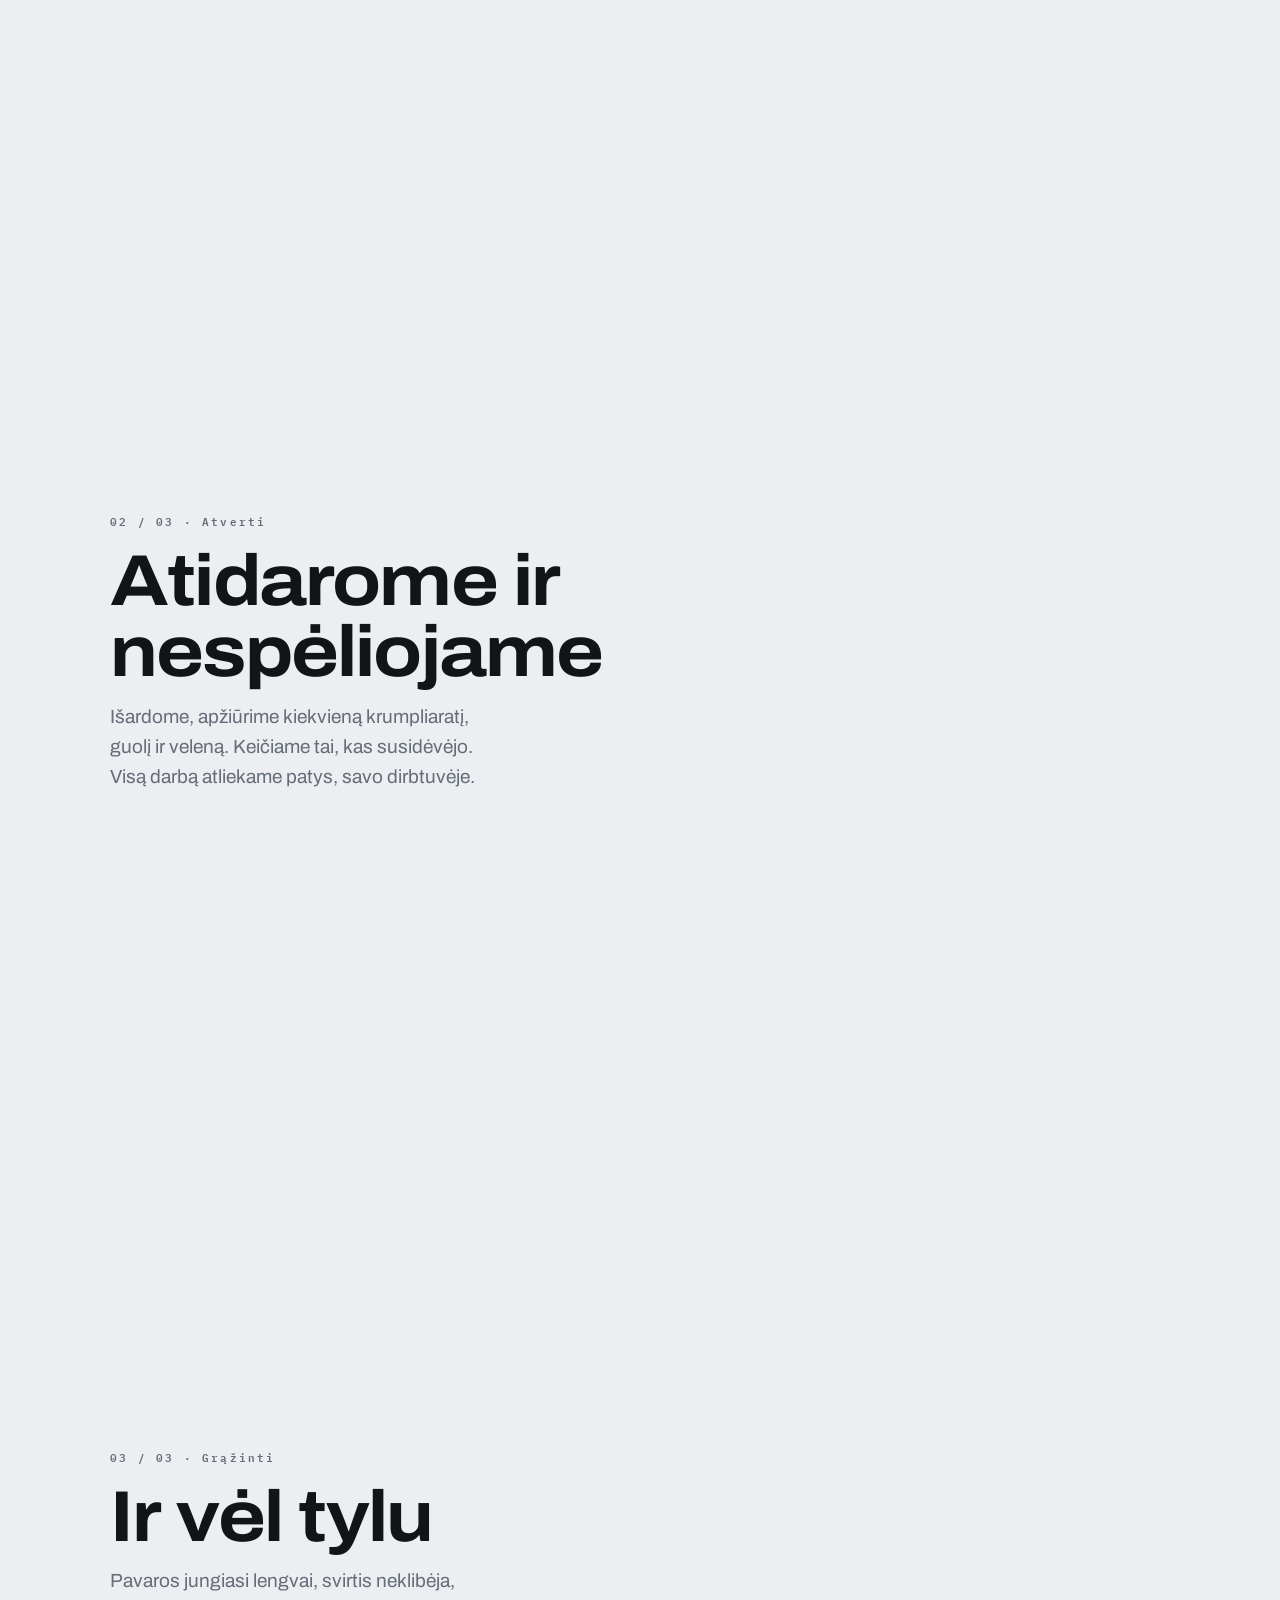
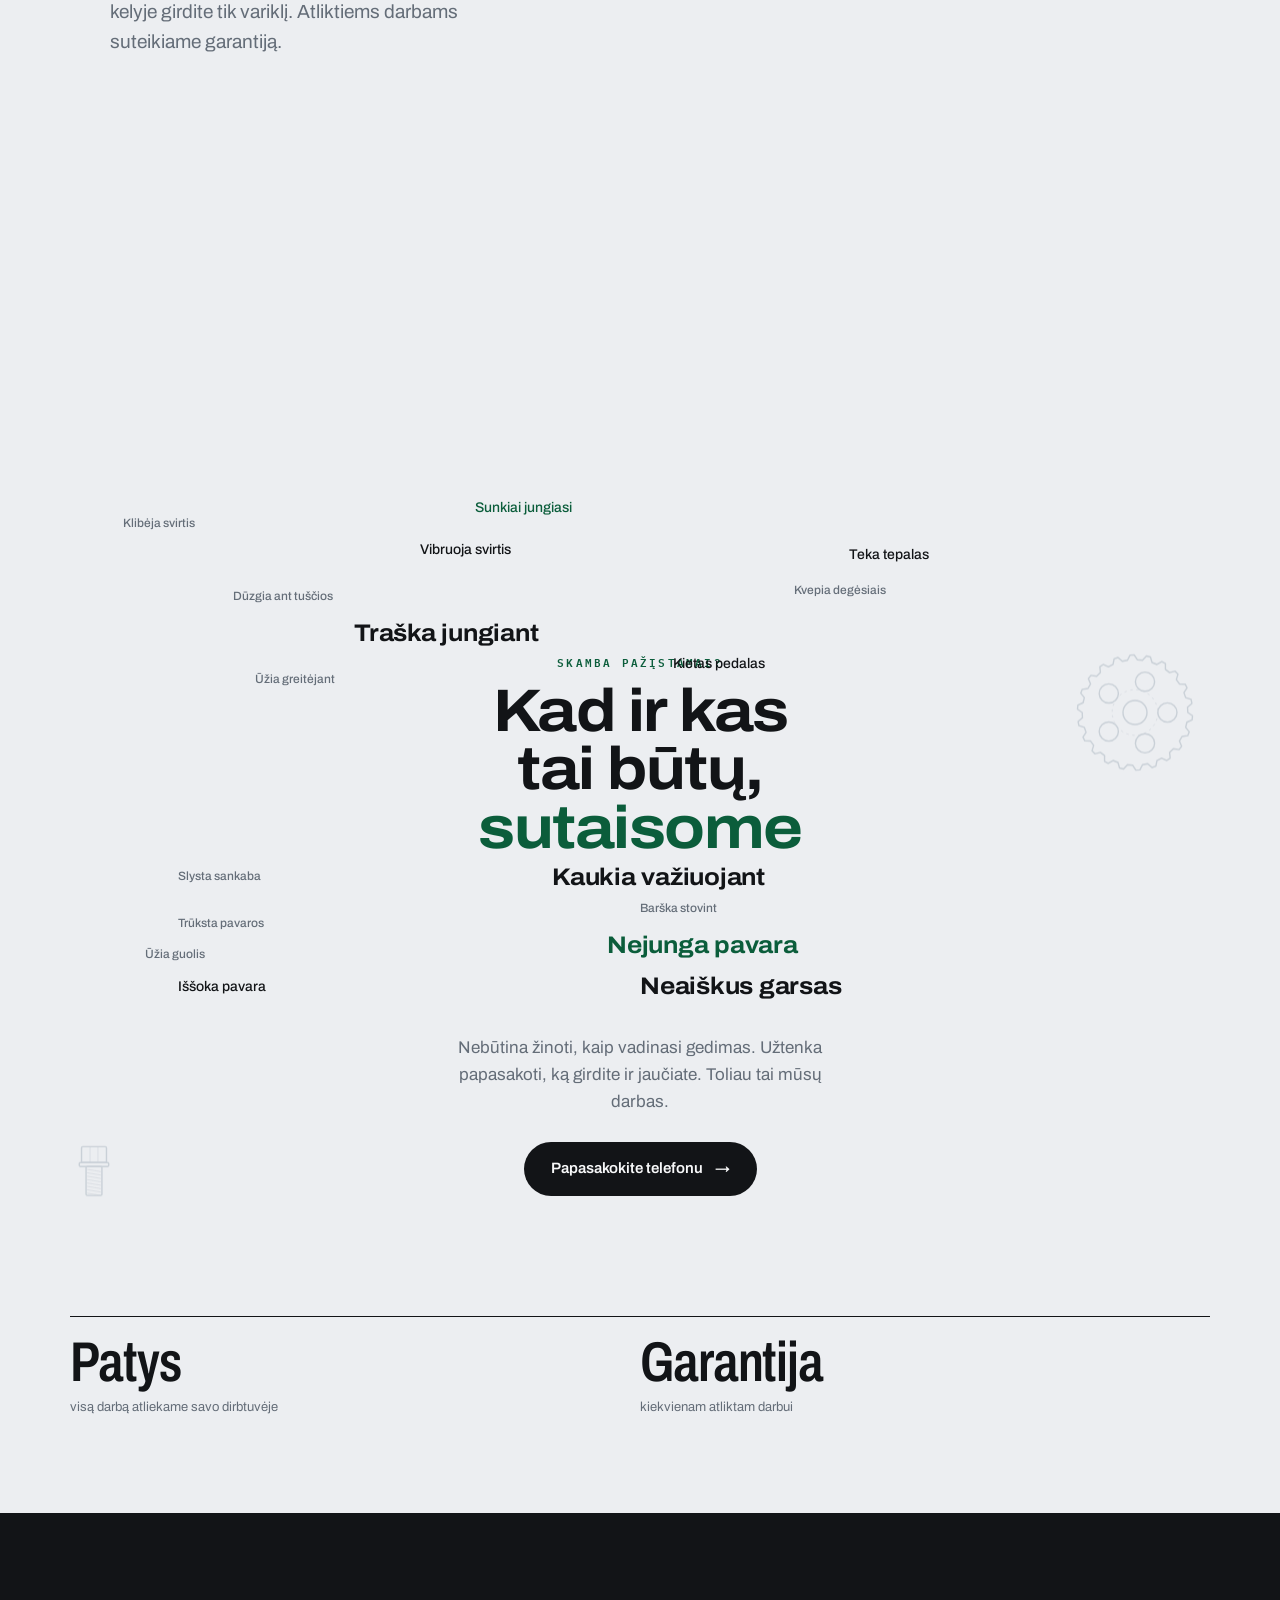
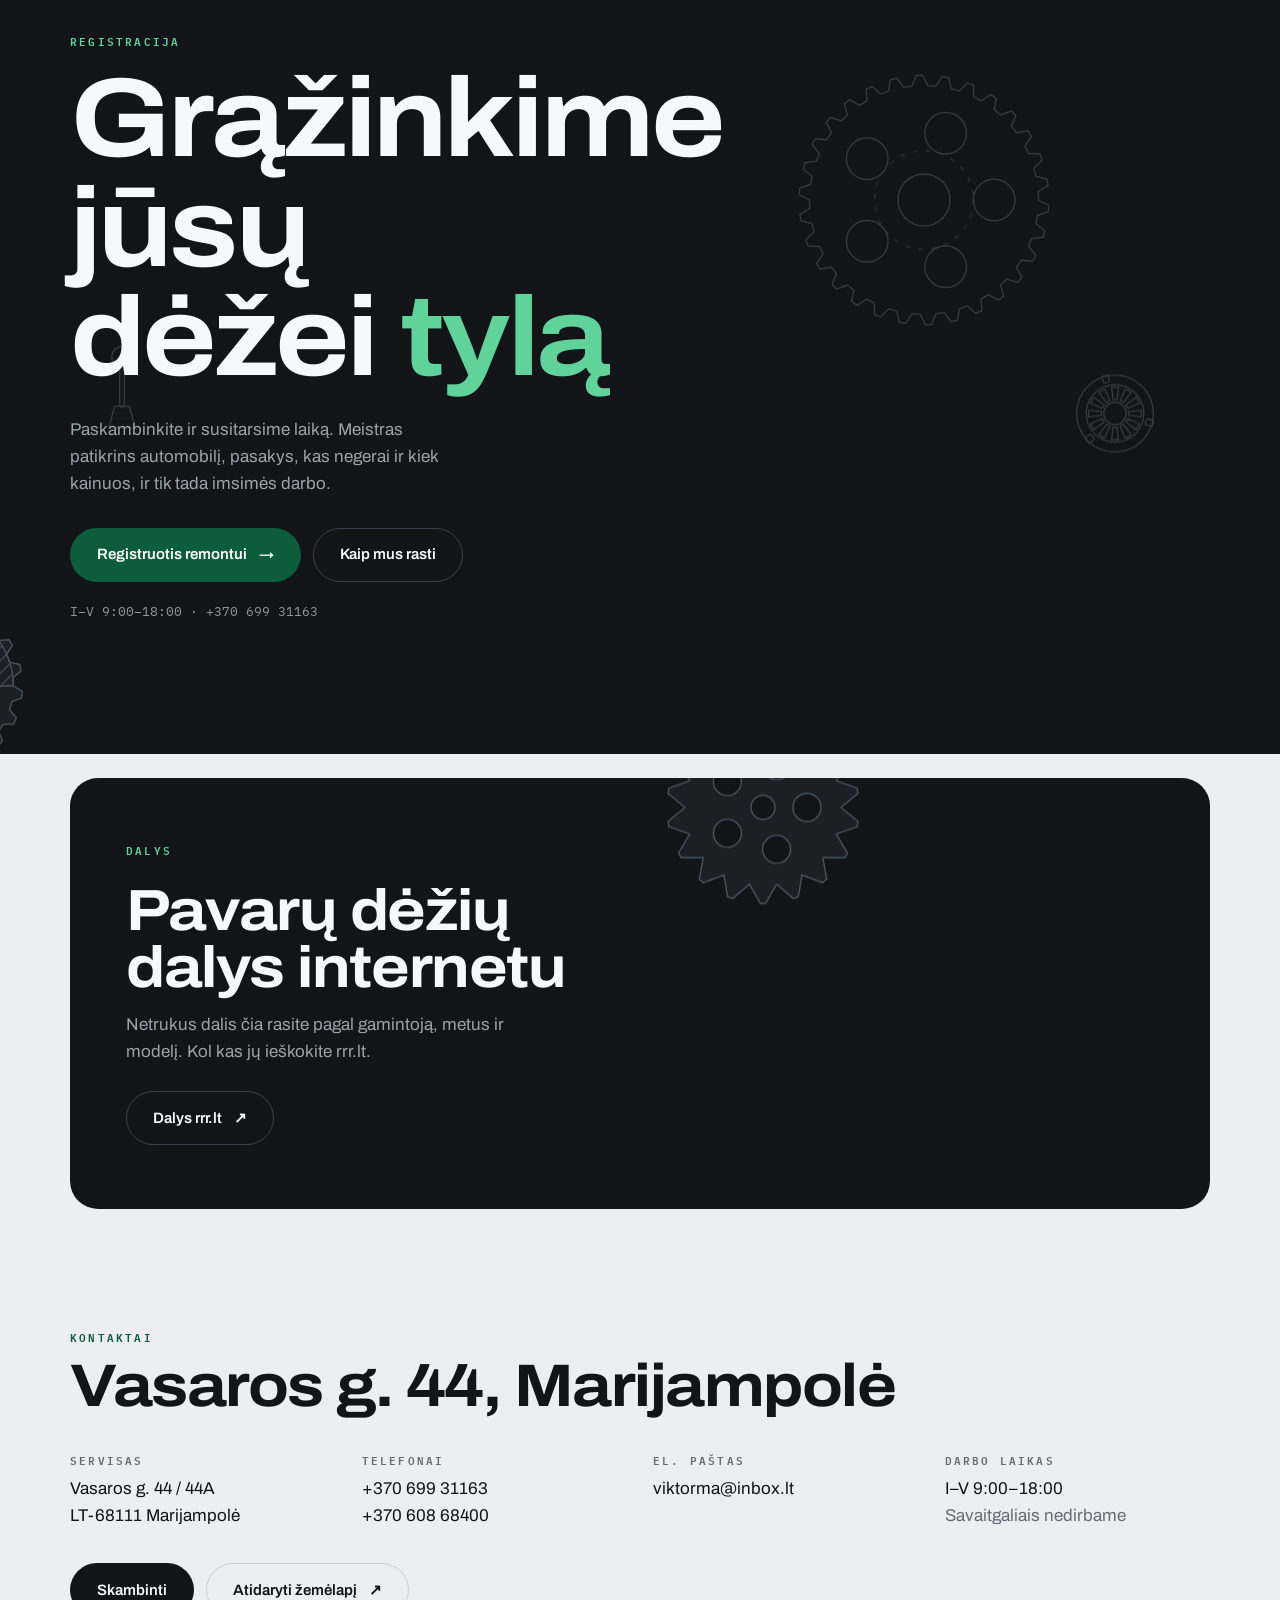
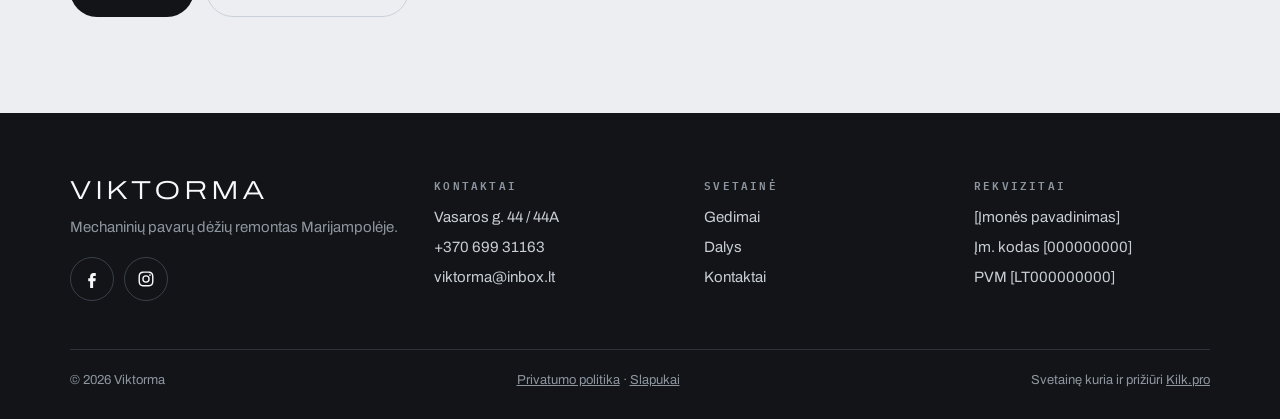
==== commit 4c685ccf: "Rewrite landing copy and story, move call to action after the symptoms Co-Authored-By: Claude Opus 5" ====
--- a/index.html
+++ b/index.html
@@ -107,8 +107,8 @@
   @media (min-width: 900px) { .words { width: min(100vw, 1100px); margin-left: auto; margin-right: auto; height: 520px; } }
   .fix-line { max-width: 40ch; margin: 18px auto 0; text-align: center; color: var(--dim); }
   .proof { display: grid; grid-template-columns: repeat(2, 1fr); border-top: 1px solid var(--ink); }
-  .proof div { padding: 18px 10px 0 0; }
-  .proof b { display: block; font: 600 clamp(30px, 9vw, 64px)/1 var(--f-sans); font-stretch: 75%; letter-spacing: -.02em; font-variant-numeric: tabular-nums; }
+  .proof div { padding: 18px 10px 0 0; } .proof span { display: block; margin-top: 6px; }
+  .proof b { display: block; font: 600 clamp(26px, 7.4vw, 56px)/1 var(--f-sans); font-stretch: 75%; letter-spacing: -.02em; font-variant-numeric: tabular-nums; }
   .proof span { font-size: 13px; color: var(--dim); }
 
   .shop { position: relative; overflow: hidden; border-radius: 28px; padding: 40px 26px 220px; }
@@ -145,9 +145,9 @@
     <div class="field" data-field="bearing,6,9,70,1.4,line;sprocket:14,74,12,54,2,line;gear:10,60,28,36,2.6,steel;clutch,-6,46,90,.8,line;flywheel,70,48,64,1.6,line;fork,22,30,40,2.2,line"></div>
     <div class="mesh" id="mesh" aria-hidden="true"></div>
     <div class="wrap">
-      <p class="eyebrow">Marijampolė · Mechaninės pavarų dėžės</p>
-      <h1 class="display hero-line">Kiekviena pavara turi savo <em>istoriją</em></h1>
-      <p class="lead">Slinkite ir pamatysite, kaip ji vėl atgyja.</p>
+      <p class="eyebrow">Viktorma · Marijampolė</p>
+      <h1 class="display hero-line">Jūs vairuojate. <em>Mes klausomės.</em></h1>
+      <p class="lead">Mechaninių pavarų dėžių remontas.</p>
     </div>
     <div class="scroll-cue">Slinkite<i></i></div>
   </section>
@@ -158,13 +158,13 @@
       <div class="scene s1">
         <div class="box tone-steel" data-part="gearbox"></div>
         <svg class="waves" viewBox="0 0 60 100"><path d="M20,30 Q32,50 20,70"/><path d="M30,20 Q48,50 30,80"/><path d="M40,10 Q64,50 40,90"/></svg>
-        <span class="callout" style="right:2%;top:12%">Klausomės</span>
-        <span class="callout" style="left:30%;bottom:16%">Matuojame</span>
+        <span class="callout" style="right:2%;top:12%">Traška?</span>
+        <span class="callout" style="left:30%;bottom:16%">Ūžia?</span>
       </div>
       <div class="scene s2">
         <div class="cut tone-white spin" style="--spin:40s" data-part="cutaway:28"></div>
         <div class="sh tone-steel" data-part="shaft"></div>
-        <span class="callout" style="left:0;top:8%">Tolerancija 0,02 mm</span>
+        <span class="callout" style="left:0;top:8%">Tikriname kiekvieną detalę</span>
       </div>
       <div class="scene s3">
         <div class="cl tone-steel spin" style="--spin:30s" data-part="clutch"></div>
@@ -173,47 +173,34 @@
           <defs><path id="bp" d="M50,50 m-38,0 a38,38 0 1,1 76,0 a38,38 0 1,1 -76,0"/></defs>
           <circle class="core" cx="50" cy="50" r="22"/>
           <path d="M40,50 l7,7 l13,-14" fill="none" stroke="#fff" stroke-width="3.5" stroke-linecap="round" stroke-linejoin="round"/>
-          <g class="spin" style="--spin:26s;transform-origin:50px 50px"><text><textPath href="#bp">GARANTIJA · ORIGINALŪS REMKOMPLEKTAI ·</textPath></text></g>
+          <g class="spin" style="--spin:26s;transform-origin:50px 50px"><text><textPath href="#bp">GARANTIJA DARBAMS · VIKTORMA ·</textPath></text></g>
         </svg>
       </div>
     </div>
 
     <article class="chapter" data-step="1">
       <div class="wrap"><div class="reveal">
-        <span class="num">01 / 03 · Diagnostika</span>
-        <h2 class="display">Viskas prasideda nuo garso</h2>
-        <p>Meistras pravažiuoja jūsų automobiliu ir išgirsta, kas negerai. Gedimą nustatome prieš remontą, todėl kainą žinote iš anksto.</p>
+        <span class="num">01 / 03 · Išgirsti</span>
+        <h2 class="display">Garsas, kurį girdite kasdien</h2>
+        <p>Traškesys perjungiant, ūžimas greitėjant. Jums tai įprastas triukšmas, mums užuomina. Meistras pravažiuoja ir pasako, kur bėda, dar prieš ardydamas dėžę.</p>
       </div></div>
     </article>
     <article class="chapter" data-step="2">
       <div class="wrap"><div class="reveal">
-        <span class="num">02 / 03 · Remontas</span>
-        <h2 class="display">Tada kalba rankos</h2>
-        <p>Ardome, matuojame kiekvieną guolį ir krumpliaratį, atstatome iki gamyklinių parametrų. Viską darome patys, savo dirbtuvėje. Nevežame kitiems.</p>
+        <span class="num">02 / 03 · Atverti</span>
+        <h2 class="display">Atidarome ir nespėliojame</h2>
+        <p>Išardome, apžiūrime kiekvieną krumpliaratį, guolį ir veleną. Keičiame tai, kas susidėvėjo. Visą darbą atliekame patys, savo dirbtuvėje.</p>
       </div></div>
     </article>
     <article class="chapter" data-step="3">
       <div class="wrap"><div class="reveal">
-        <span class="num">03 / 03 · Garantija</span>
-        <h2 class="display">Ir žodis, kurio laikomės</h2>
-        <p>Originalūs remkomplektai ir garantija kiekvienam atliktam darbui.</p>
+        <span class="num">03 / 03 · Grąžinti</span>
+        <h2 class="display">Ir vėl tylu</h2>
+        <p>Pavaros jungiasi lengvai, svirtis neklibėja, kelyje girdite tik variklį. Atliktiems darbams suteikiame garantiją.</p>
       </div></div>
     </article>
   </section>
 
-  <section class="cta dark" id="registracija">
-    <div class="field" data-field="gear:30,62,8,260,.6,nightline;cutaway:20,-12,60,180,1.2,night;sprocket:16,78,70,110,1.8,night;bearing,40,90,70,2.4,nightline;pressure,84,30,80,1.4,nightline;lever,8,16,40,2,nightline"></div>
-    <div class="wrap reveal">
-      <p class="eyebrow">Jūsų eilė</p>
-      <h2 class="display">Dėžė vėl važiuos <em>kaip nauja</em></h2>
-      <p class="lead">Paskambinkite ir susitarsime laiką. Meistras apžiūrės automobilį ir pasakys, ką reikia daryti.</p>
-      <div class="cta-actions">
-        <a class="btn btn-green" href="tel:+37069931163">Registruotis remontui <span class="arr" aria-hidden="true">→</span></a>
-        <a class="btn btn-line" href="#kontaktai">Kaip mus rasti</a>
-      </div>
-      <p class="cta-note">I–V 9:00–18:00 · +370 699 31163</p>
-    </div>
-  </section>
 
   <section class="section fix" id="paslaugos">
     <div class="field" data-field="gear:22,84,4,120,1,line;bearing,-8,58,110,1.6,line;pressure,88,88,90,1.3,line;plug,6,30,34,2.2,line"></div>
@@ -221,8 +208,8 @@
       <div class="words" aria-label="Gedimai, kuriuos taisome">
         <div class="words-mid">
           <div class="section-head reveal" style="text-align:center;justify-items:center">
-            <p class="eyebrow">Mechaninės pavarų dėžės</p>
-            <h2 class="display">Kad ir kas negerai, <em>sutaisome</em></h2>
+            <p class="eyebrow">Skamba pažįstamai?</p>
+            <h2 class="display">Kad ir kas tai būtų, <em>sutaisome</em></h2>
           </div>
         </div>
         <span class="w l" style="left:42%;top:71%;--dx:4px;--dy:-5px;--t:7.0s">Kaukia važiuojant</span>
@@ -243,8 +230,8 @@
         <span class="w s" style="left:50%;top:78%;--dx:4px;--dy:-5px;--t:7.0s">Barška stovint</span>
         <span class="w s" style="left:5%;top:87%;--dx:-6px;--dy:4px;--t:8.4s">Ūžia guolis</span>
       </div>
-      <p class="fix-line reveal">Nereikia žinoti, kaip vadinasi gedimas. Atveškite automobilį: išklausysime, surasime priežastį ir sutaisysime. Atliktiems darbams suteikiame garantiją.</p>
-      <div class="reveal" style="text-align:center;margin-top:26px"><a class="btn btn-ink" href="tel:+37069931163">Aprašykite gedimą telefonu <span class="arr" aria-hidden="true">→</span></a></div>
+      <p class="fix-line reveal">Nebūtina žinoti, kaip vadinasi gedimas. Užtenka papasakoti, ką girdite ir jaučiate. Toliau tai mūsų darbas.</p>
+      <div class="reveal" style="text-align:center;margin-top:26px"><a class="btn btn-ink" href="tel:+37069931163">Papasakokite telefonu <span class="arr" aria-hidden="true">→</span></a></div>
 
     </div>
   </section>
@@ -252,9 +239,23 @@
   <section class="section" id="kodel" style="padding-top:24px">
     <div class="wrap">
       <div class="proof reveal">
-        <div><b>0</b><span>tarpininkų</span></div>
-        <div><b>100%</b><span>darbų su garantija</span></div>
-      </div>
+        <div><b>Patys</b><span>visą darbą atliekame savo dirbtuvėje</span></div>
+        <div><b>Garantija</b><span>kiekvienam atliktam darbui</span></div>
+      </div>
+    </div>
+  </section>
+
+  <section class="cta dark" id="registracija">
+    <div class="field" data-field="gear:30,62,8,260,.6,nightline;cutaway:20,-12,60,180,1.2,night;sprocket:16,78,70,110,1.8,night;bearing,40,90,70,2.4,nightline;pressure,84,30,80,1.4,nightline;lever,8,16,40,2,nightline"></div>
+    <div class="wrap reveal">
+      <p class="eyebrow">Registracija</p>
+      <h2 class="display">Grąžinkime jūsų dėžei <em>tylą</em></h2>
+      <p class="lead">Paskambinkite ir susitarsime laiką. Meistras patikrins automobilį, pasakys, kas negerai ir kiek kainuos, ir tik tada imsimės darbo.</p>
+      <div class="cta-actions">
+        <a class="btn btn-green" href="tel:+37069931163">Registruotis remontui <span class="arr" aria-hidden="true">→</span></a>
+        <a class="btn btn-line" href="#kontaktai">Kaip mus rasti</a>
+      </div>
+      <p class="cta-note">I–V 9:00–18:00 · +370 699 31163</p>
     </div>
   </section>
 
@@ -264,8 +265,8 @@
         <div class="field" data-field="sprocket:18,52,58,200,.5,night;gear:12,20,72,120,1.2,green;bearing,78,40,90,1.6,nightline"></div>
         <div class="txt">
           <p class="eyebrow">Dalys</p>
-          <h2 class="display">Dalių parduotuvė jau ruošiama</h2>
-          <p class="lead">Netrukus visas pavarų dėžių dalis rasite čia, su paieška pagal gamintoją, metus ir modelį. Kol kas pigesnių dalių ieškokite rrr.lt.</p>
+          <h2 class="display">Pavarų dėžių dalys internetu</h2>
+          <p class="lead">Netrukus dalis čia rasite pagal gamintoją, metus ir modelį. Kol kas jų ieškokite rrr.lt.</p>
           <a class="btn btn-line" href="https://rrr.lt" target="_blank" rel="noopener">Dalys rrr.lt <span class="arr" aria-hidden="true">↗</span></a>
         </div>
       </div>
@@ -276,7 +277,7 @@
     <div class="wrap">
       <div class="section-head reveal">
         <p class="eyebrow">Kontaktai</p>
-        <h2 class="display">Užsukite arba paskambinkite</h2>
+        <h2 class="display">Vasaros g. 44, Marijampolė</h2>
       </div>
       <div class="contact reveal">
         <div><h4>Servisas</h4><p>Vasaros g. 44 / 44A<br>LT-68111 Marijampolė</p></div>
@@ -298,7 +299,7 @@
     <div class="footer-grid">
       <div>
         <div class="footer-brand">VIKTORMA</div>
-        <p style="margin-top:12px;color:#8d96a0">Mechaninių pavarų dėžių servisas Marijampolėje.</p>
+        <p style="margin-top:12px;color:#8d96a0">Mechaninių pavarų dėžių remontas Marijampolėje.</p>
         <!-- TODO: replace # with the real social profile links -->
         <div class="socials">
           <a href="#" aria-label="Facebook"><svg viewBox="0 0 24 24"><path d="M14 8h3V4h-3c-2.8 0-4.5 1.8-4.5 4.6V11H7v4h2.5v9h4v-9h3l.5-4h-3.5V8.8c0-.5.3-.8.5-.8z"/></svg></a>
@@ -313,7 +314,7 @@
       </div>
       <div>
         <h4>Svetainė</h4>
-        <p><a href="#paslaugos">Paslaugos</a></p>
+        <p><a href="#paslaugos">Gedimai</a></p>
         <p><a href="#dalys">Dalys</a></p>
         <p><a href="#kontaktai">Kontaktai</a></p>
       </div>
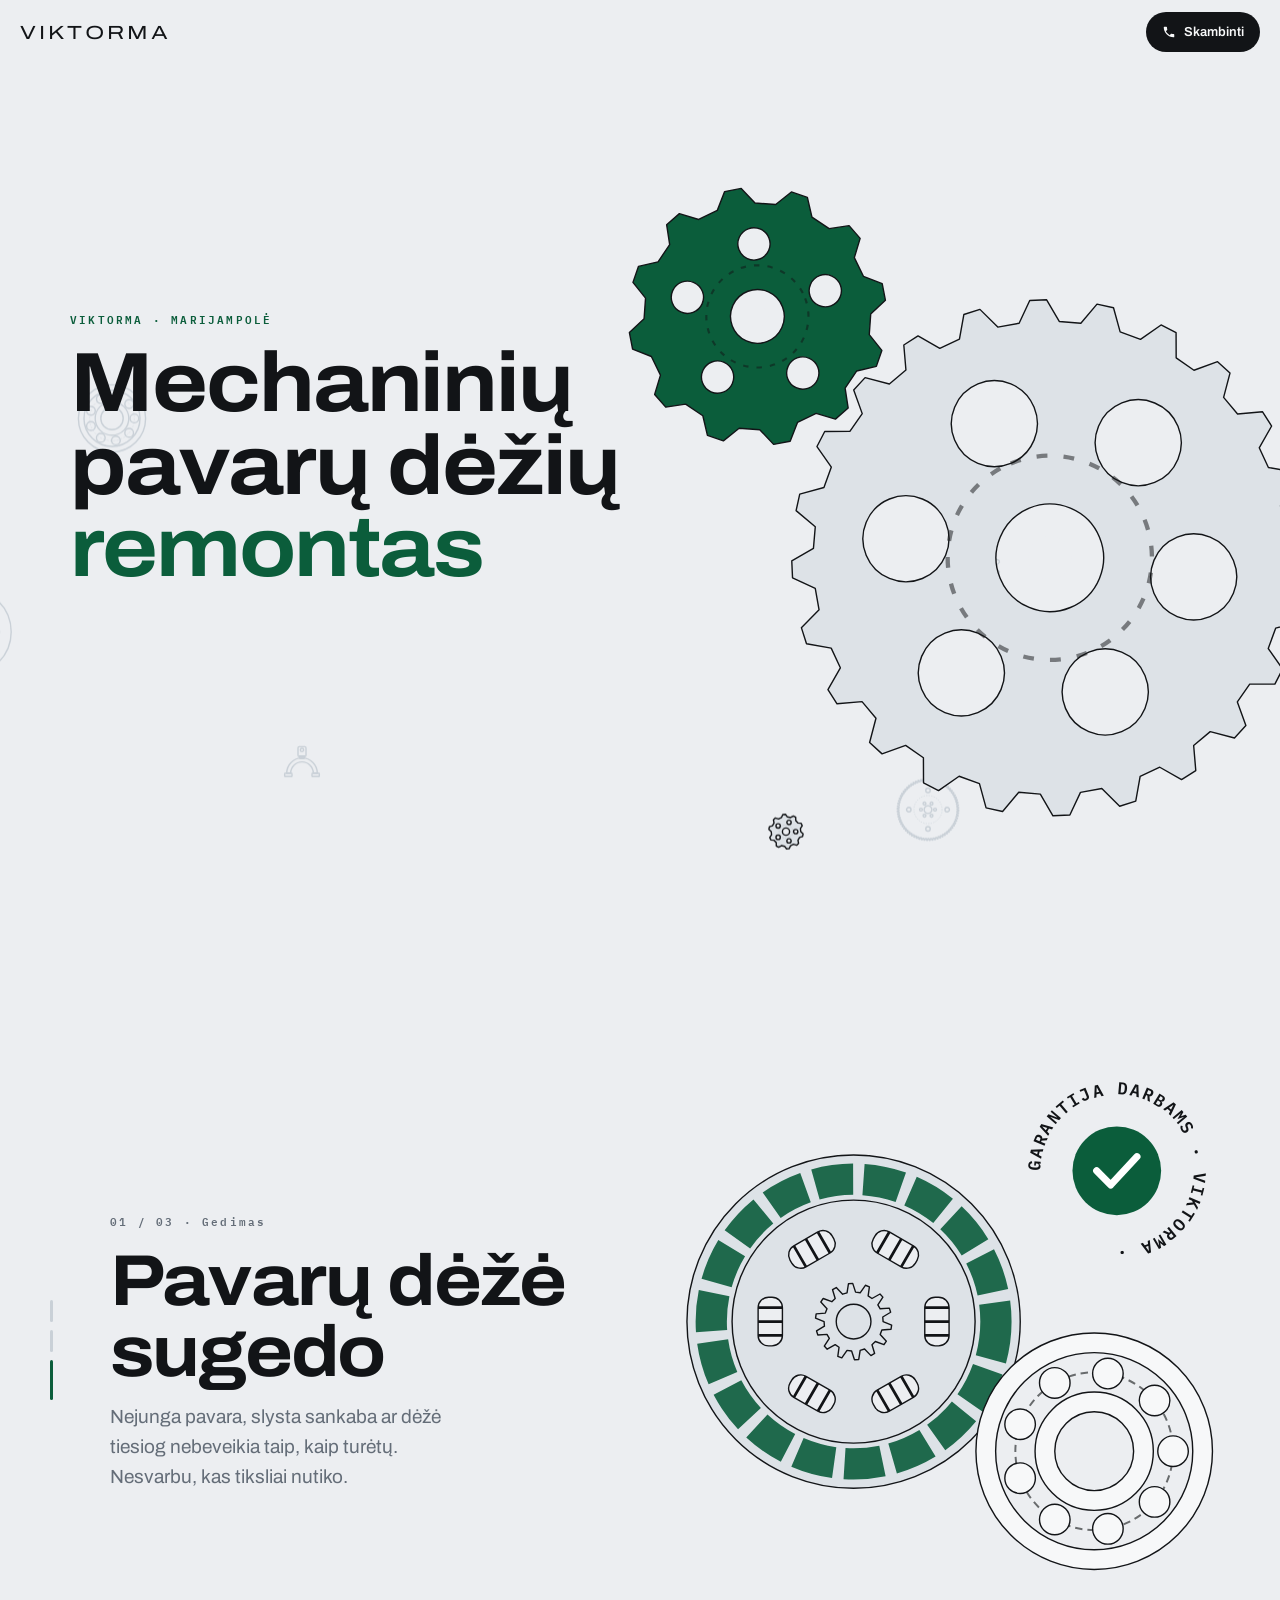
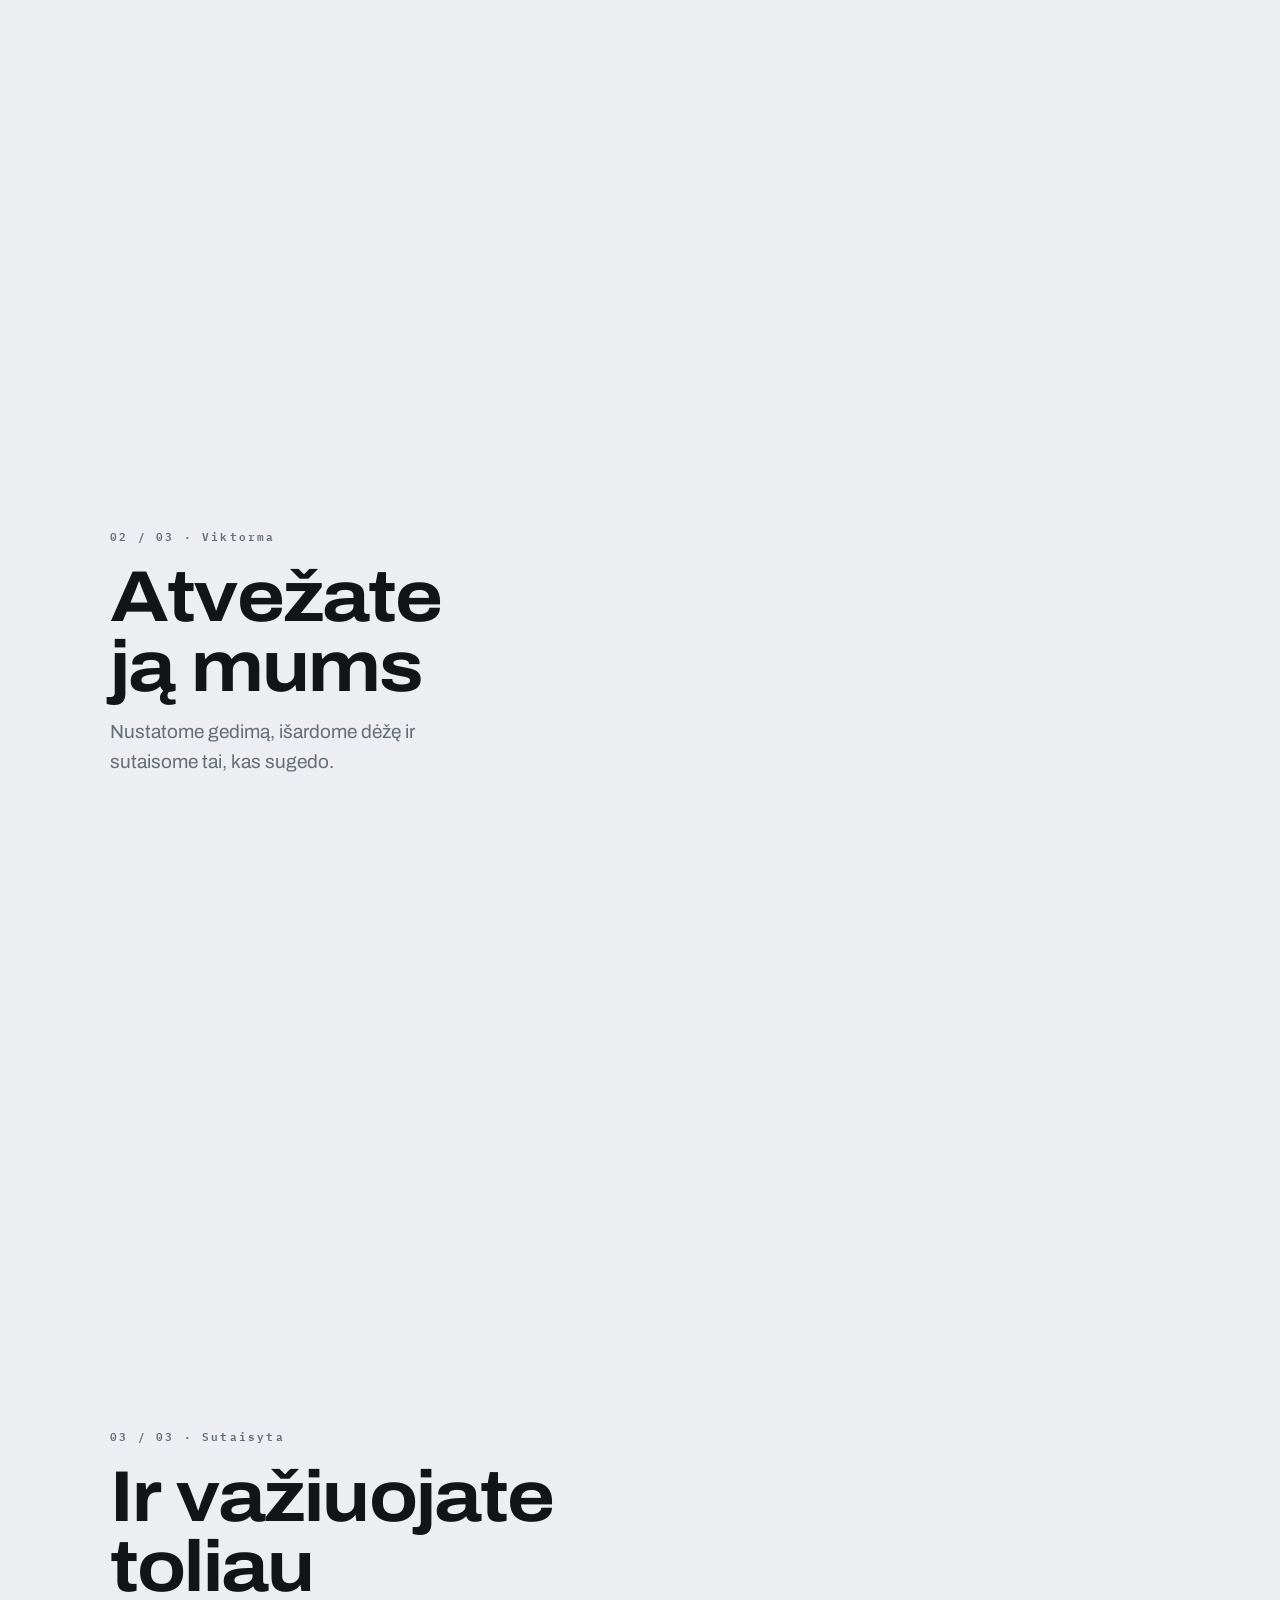
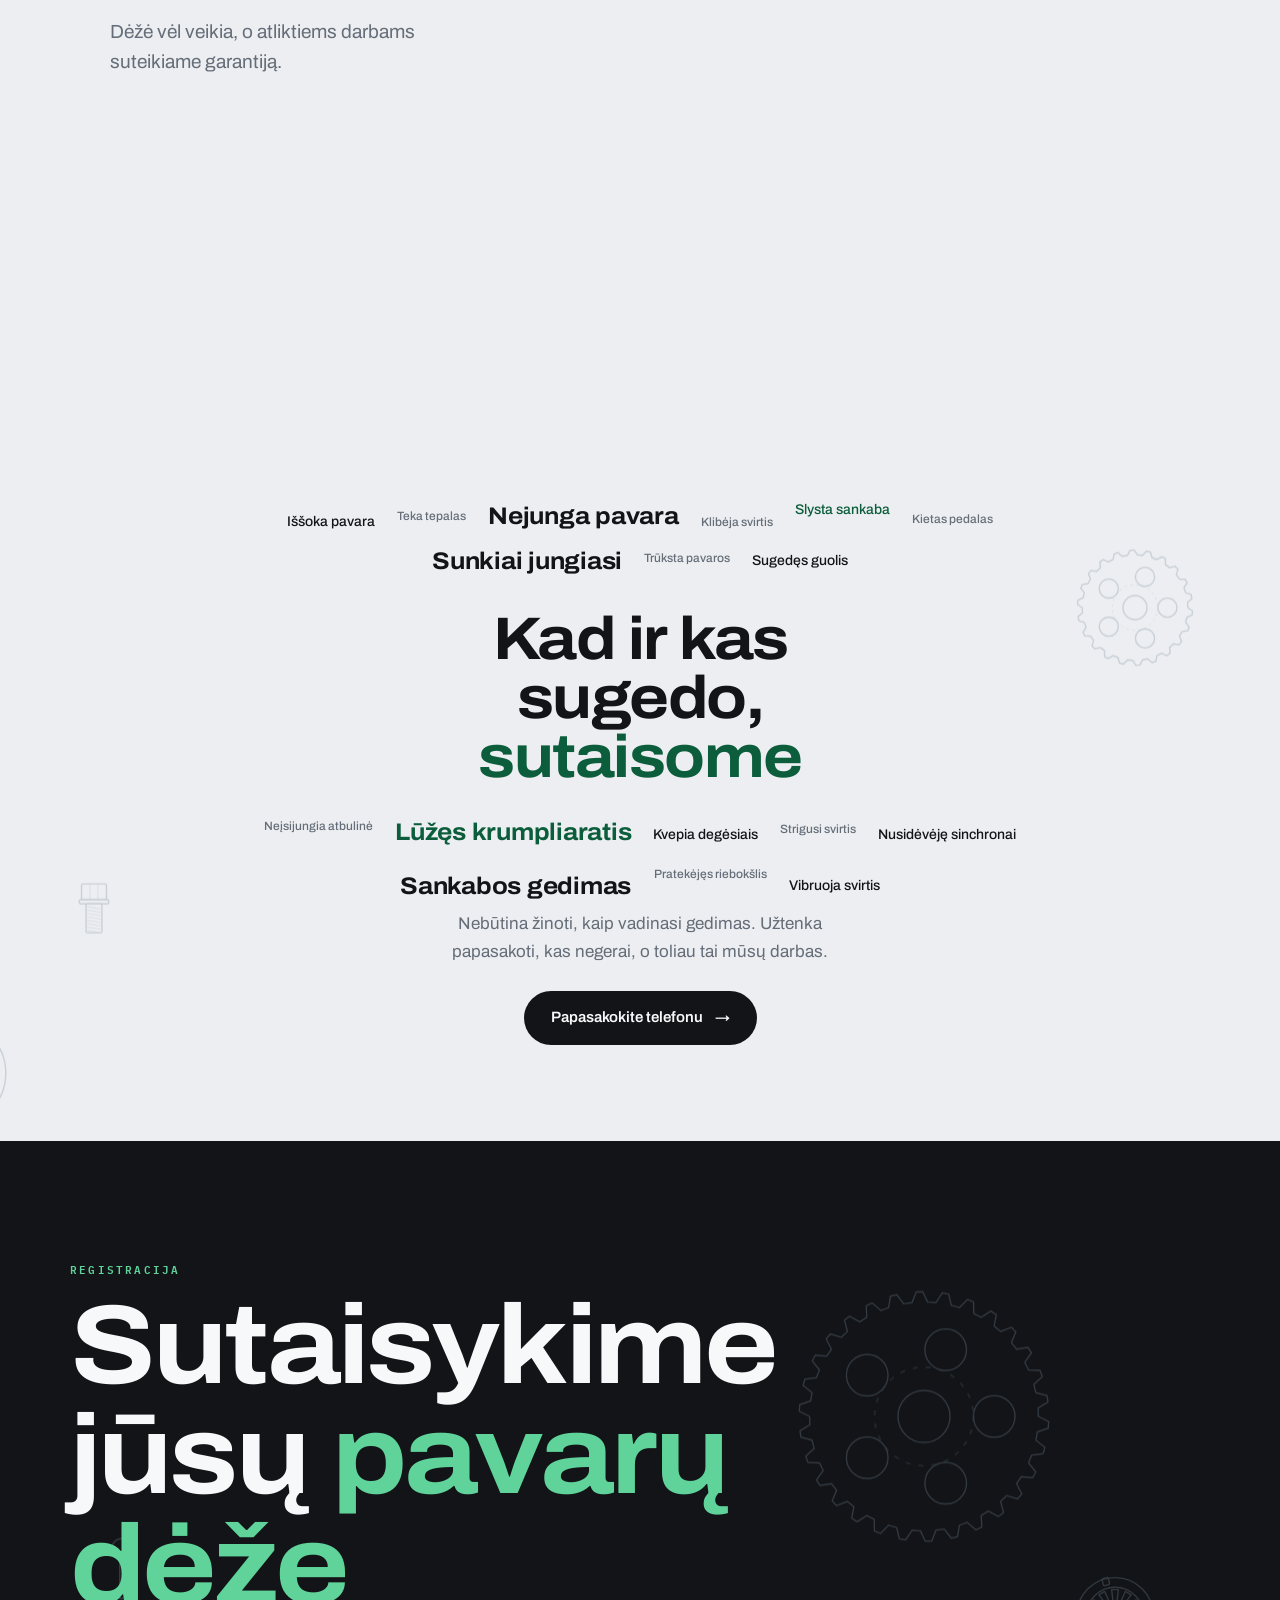
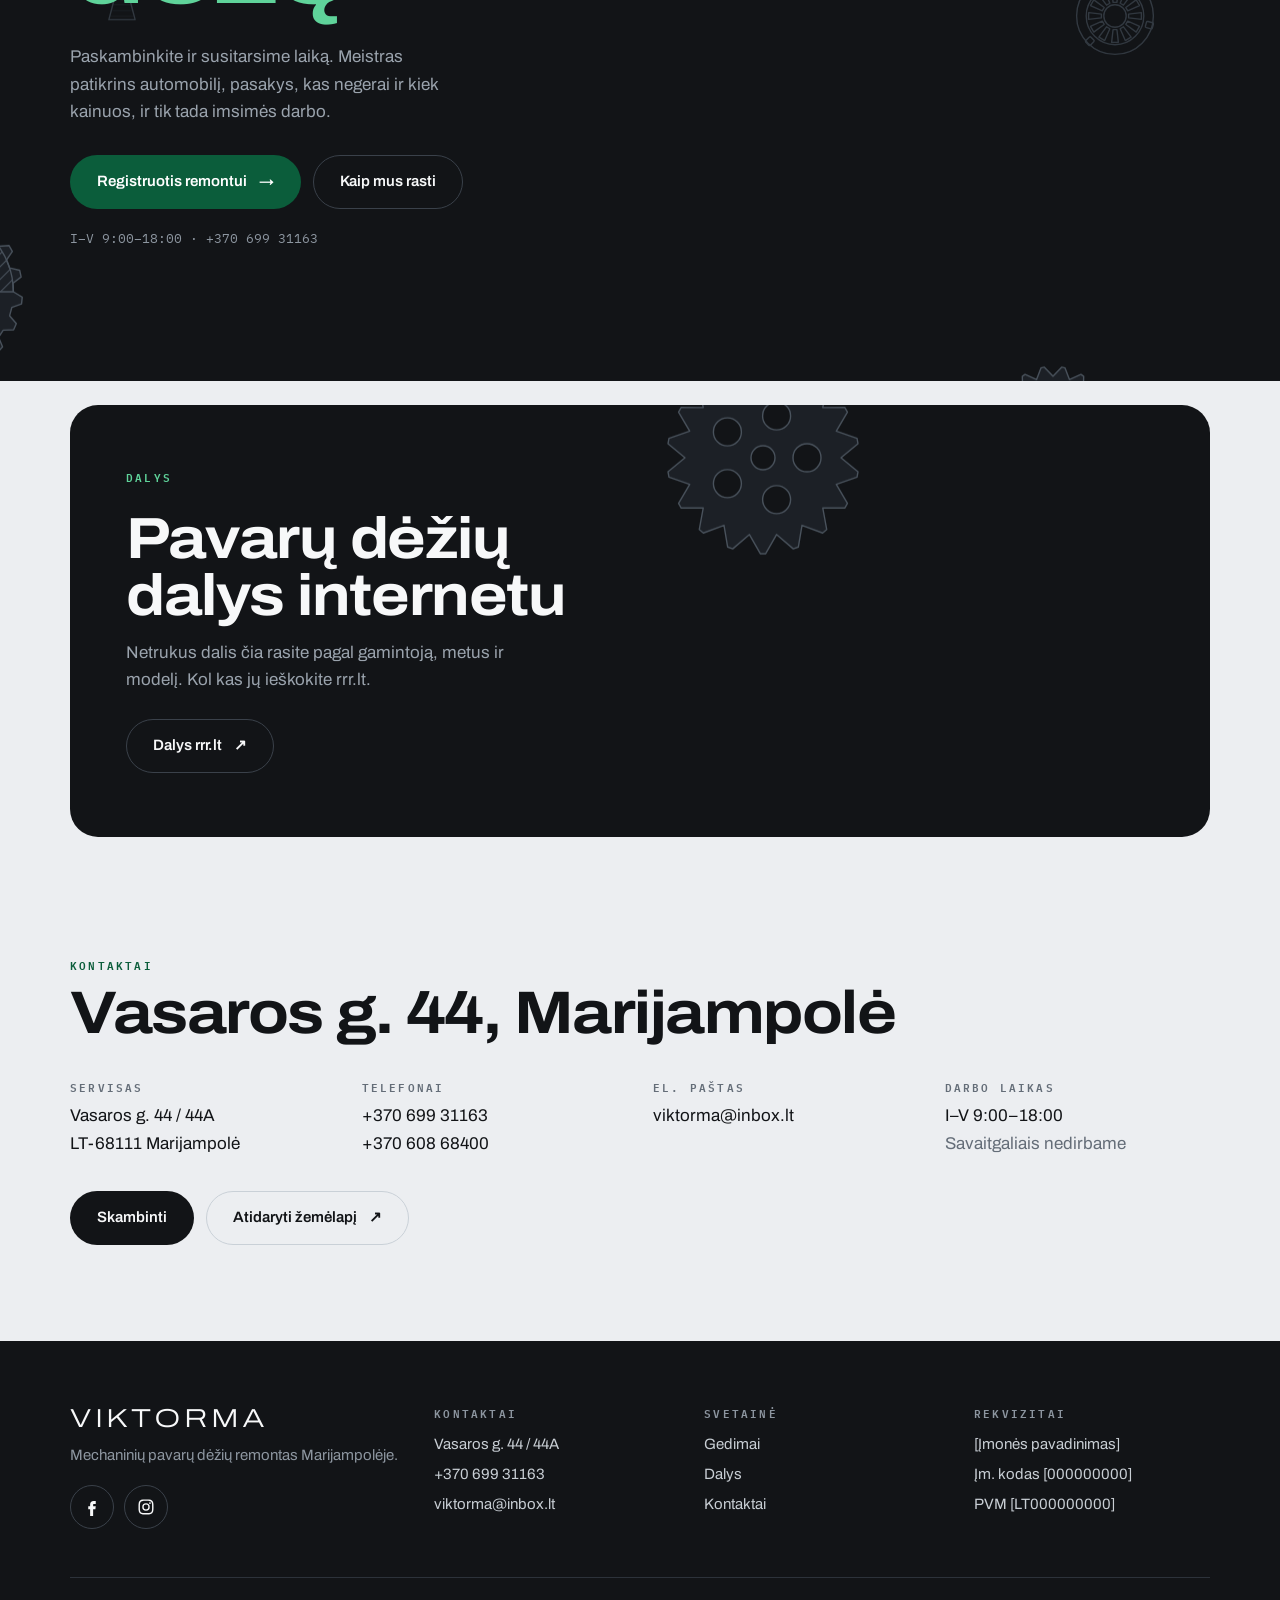
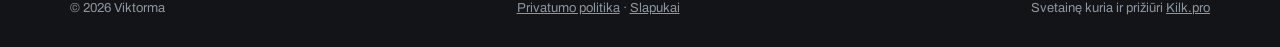
==== commit 3ee5462a: "Drop sound copy, hero line and proof row; reflow symptoms so nothing overlaps Co-Authored-By: Claude" ====
--- a/index.html
+++ b/index.html
@@ -44,10 +44,6 @@
     transition: opacity .8s var(--ease), transform 1.1s var(--ease); display: grid; place-items: center; }
   .stage[data-step="1"] .s1, .stage[data-step="2"] .s2, .stage[data-step="3"] .s3 { opacity: 1; transform: translateX(-50%); }
   .s1 .box { width: 92%; }
-  .waves { position: absolute; left: -4%; top: 22%; width: 40%; }
-  .waves path { fill: none; stroke: var(--green); stroke-width: 2; stroke-linecap: round; opacity: 0; animation: wave 2.4s ease-out infinite; transform-origin: 0 50%; }
-  .waves path:nth-child(2) { animation-delay: .4s; } .waves path:nth-child(3) { animation-delay: .8s; }
-  @keyframes wave { 0% { opacity: 0; transform: scale(.6); } 30% { opacity: 1; } 100% { opacity: 0; transform: scale(1.15); } }
   .callout { position: absolute; font: 600 10px/1.3 var(--f-mono); letter-spacing: .12em; text-transform: uppercase; display: flex; align-items: center; gap: 8px; color: var(--ink); }
   .callout::before { content: ''; width: 26px; height: 1px; background: var(--ink); }
   .s2 .cut { position: absolute; width: 62%; opacity: .9; }
@@ -95,16 +91,15 @@
   .services { display: grid; gap: 12px; grid-template-columns: 1fr; }
   .fix h2 { max-width: 12ch; }
   .fix { overflow: hidden; }
-  .words { position: relative; width: 100vw; margin: 0 0 0 calc(50% - 50vw); max-width: none; height: clamp(500px, 132vw, 600px); }
-  .words-mid { position: absolute; inset: 0; display: grid; place-items: center; pointer-events: none; }
-  .words-mid .section-head { margin: 0; }
-  .w { position: absolute; white-space: nowrap; font: 500 12px/1 var(--f-sans); color: var(--dim); will-change: transform;
+  .words { display: grid; gap: 34px; margin-top: 8px; }
+  .words .section-head { margin: 0; text-align: center; justify-items: center; }
+  .cloud { display: flex; flex-wrap: wrap; justify-content: center; align-items: center; gap: 24px 22px; max-width: 760px; margin: 0 auto; }
+  .w { position: relative; top: var(--y, 0); white-space: nowrap; font: 500 12px/1 var(--f-sans); color: var(--dim); will-change: transform;
     animation: float var(--t, 8s) ease-in-out infinite alternate; }
   .w.m { font-size: 14px; color: var(--ink); }
   .w.l { font-size: clamp(17px, 4.6vw, 24px); font-weight: 700; font-stretch: 108%; color: var(--ink); letter-spacing: -.01em; }
   .w.g { color: var(--green); }
   @keyframes float { from { transform: translate(calc(var(--dx) * -1), calc(var(--dy) * -1)); } to { transform: translate(var(--dx), var(--dy)); } }
-  @media (min-width: 900px) { .words { width: min(100vw, 1100px); margin-left: auto; margin-right: auto; height: 520px; } }
   .fix-line { max-width: 40ch; margin: 18px auto 0; text-align: center; color: var(--dim); }
   .proof { display: grid; grid-template-columns: repeat(2, 1fr); border-top: 1px solid var(--ink); }
   .proof div { padding: 18px 10px 0 0; } .proof span { display: block; margin-top: 6px; }
@@ -146,10 +141,8 @@
     <div class="mesh" id="mesh" aria-hidden="true"></div>
     <div class="wrap">
       <p class="eyebrow">Viktorma · Marijampolė</p>
-      <h1 class="display hero-line">Jūs vairuojate. <em>Mes klausomės.</em></h1>
-      <p class="lead">Mechaninių pavarų dėžių remontas.</p>
-    </div>
-    <div class="scroll-cue">Slinkite<i></i></div>
+      <h1 class="display hero-line">Mechaninių pavarų dėžių <em>remontas</em></h1>
+    </div>
   </section>
 
   <section class="story" aria-label="Viktorma istorija">
@@ -157,14 +150,10 @@
       <div class="steps"><i></i><i></i><i></i></div>
       <div class="scene s1">
         <div class="box tone-steel" data-part="gearbox"></div>
-        <svg class="waves" viewBox="0 0 60 100"><path d="M20,30 Q32,50 20,70"/><path d="M30,20 Q48,50 30,80"/><path d="M40,10 Q64,50 40,90"/></svg>
-        <span class="callout" style="right:2%;top:12%">Traška?</span>
-        <span class="callout" style="left:30%;bottom:16%">Ūžia?</span>
       </div>
       <div class="scene s2">
         <div class="cut tone-white spin" style="--spin:40s" data-part="cutaway:28"></div>
         <div class="sh tone-steel" data-part="shaft"></div>
-        <span class="callout" style="left:0;top:8%">Tikriname kiekvieną detalę</span>
       </div>
       <div class="scene s3">
         <div class="cl tone-steel spin" style="--spin:30s" data-part="clutch"></div>
@@ -180,23 +169,23 @@
 
     <article class="chapter" data-step="1">
       <div class="wrap"><div class="reveal">
-        <span class="num">01 / 03 · Išgirsti</span>
-        <h2 class="display">Garsas, kurį girdite kasdien</h2>
-        <p>Traškesys perjungiant, ūžimas greitėjant. Jums tai įprastas triukšmas, mums užuomina. Meistras pravažiuoja ir pasako, kur bėda, dar prieš ardydamas dėžę.</p>
+        <span class="num">01 / 03 · Gedimas</span>
+        <h2 class="display">Pavarų dėžė sugedo</h2>
+        <p>Nejunga pavara, slysta sankaba ar dėžė tiesiog nebeveikia taip, kaip turėtų. Nesvarbu, kas tiksliai nutiko.</p>
       </div></div>
     </article>
     <article class="chapter" data-step="2">
       <div class="wrap"><div class="reveal">
-        <span class="num">02 / 03 · Atverti</span>
-        <h2 class="display">Atidarome ir nespėliojame</h2>
-        <p>Išardome, apžiūrime kiekvieną krumpliaratį, guolį ir veleną. Keičiame tai, kas susidėvėjo. Visą darbą atliekame patys, savo dirbtuvėje.</p>
+        <span class="num">02 / 03 · Viktorma</span>
+        <h2 class="display">Atvežate ją mums</h2>
+        <p>Nustatome gedimą, išardome dėžę ir sutaisome tai, kas sugedo.</p>
       </div></div>
     </article>
     <article class="chapter" data-step="3">
       <div class="wrap"><div class="reveal">
-        <span class="num">03 / 03 · Grąžinti</span>
-        <h2 class="display">Ir vėl tylu</h2>
-        <p>Pavaros jungiasi lengvai, svirtis neklibėja, kelyje girdite tik variklį. Atliktiems darbams suteikiame garantiją.</p>
+        <span class="num">03 / 03 · Sutaisyta</span>
+        <h2 class="display">Ir važiuojate toliau</h2>
+        <p>Dėžė vėl veikia, o atliktiems darbams suteikiame garantiją.</p>
       </div></div>
     </article>
   </section>
@@ -206,42 +195,34 @@
     <div class="field" data-field="gear:22,84,4,120,1,line;bearing,-8,58,110,1.6,line;pressure,88,88,90,1.3,line;plug,6,30,34,2.2,line"></div>
     <div class="wrap" style="position:relative;z-index:1">
       <div class="words" aria-label="Gedimai, kuriuos taisome">
-        <div class="words-mid">
-          <div class="section-head reveal" style="text-align:center;justify-items:center">
-            <p class="eyebrow">Skamba pažįstamai?</p>
-            <h2 class="display">Kad ir kas tai būtų, <em>sutaisome</em></h2>
-          </div>
-        </div>
-        <span class="w l" style="left:42%;top:71%;--dx:4px;--dy:-5px;--t:7.0s">Kaukia važiuojant</span>
-        <span class="w l" style="left:24%;top:24%;--dx:-6px;--dy:4px;--t:8.4s">Traška jungiant</span>
-        <span class="w l" style="left:50%;top:92%;--dx:5px;--dy:-3px;--t:9.8s">Neaiškus garsas</span>
-        <span class="w l g" style="left:47%;top:84%;--dx:-3px;--dy:6px;--t:11.2s">Nejunga pavara</span>
-        <span class="w m" style="left:30%;top:9%;--dx:7px;--dy:-4px;--t:12.6s">Vibruoja svirtis</span>
-        <span class="w m g" style="left:35%;top:1%;--dx:4px;--dy:-5px;--t:7.0s">Sunkiai jungiasi</span>
-        <span class="w s" style="left:13%;top:18%;--dx:-6px;--dy:4px;--t:8.4s">Dūzgia ant tuščios</span>
-        <span class="w m" style="left:53%;top:31%;--dx:5px;--dy:-3px;--t:9.8s">Kietas pedalas</span>
-        <span class="w s" style="left:64%;top:17%;--dx:-3px;--dy:6px;--t:11.2s">Kvepia degėsiais</span>
-        <span class="w m" style="left:8%;top:93%;--dx:7px;--dy:-4px;--t:12.6s">Iššoka pavara</span>
-        <span class="w s" style="left:15%;top:34%;--dx:4px;--dy:-5px;--t:7.0s">Ūžia greitėjant</span>
-        <span class="w s" style="left:8%;top:81%;--dx:-6px;--dy:4px;--t:8.4s">Trūksta pavaros</span>
-        <span class="w s" style="left:3%;top:4%;--dx:5px;--dy:-3px;--t:9.8s">Klibėja svirtis</span>
-        <span class="w m" style="left:69%;top:10%;--dx:-3px;--dy:6px;--t:11.2s">Teka tepalas</span>
-        <span class="w s" style="left:8%;top:72%;--dx:7px;--dy:-4px;--t:12.6s">Slysta sankaba</span>
-        <span class="w s" style="left:50%;top:78%;--dx:4px;--dy:-5px;--t:7.0s">Barška stovint</span>
-        <span class="w s" style="left:5%;top:87%;--dx:-6px;--dy:4px;--t:8.4s">Ūžia guolis</span>
-      </div>
-      <p class="fix-line reveal">Nebūtina žinoti, kaip vadinasi gedimas. Užtenka papasakoti, ką girdite ir jaučiate. Toliau tai mūsų darbas.</p>
+        <div class="cloud">
+          <span class="w m" style="--y:6px;--dx:4px;--dy:-5px;--t:7.0s">Iššoka pavara</span>
+          <span class="w s" style="--y:0px;--dx:-6px;--dy:4px;--t:8.4s">Teka tepalas</span>
+          <span class="w l" style="--y:0px;--dx:5px;--dy:-3px;--t:9.8s">Nejunga pavara</span>
+          <span class="w s" style="--y:6px;--dx:-3px;--dy:6px;--t:11.2s">Klibėja svirtis</span>
+          <span class="w m g" style="--y:-6px;--dx:7px;--dy:-4px;--t:12.6s">Slysta sankaba</span>
+          <span class="w s" style="--y:3px;--dx:4px;--dy:-5px;--t:7.0s">Kietas pedalas</span>
+          <span class="w l" style="--y:-3px;--dx:-6px;--dy:4px;--t:8.4s">Sunkiai jungiasi</span>
+          <span class="w s" style="--y:-6px;--dx:5px;--dy:-3px;--t:9.8s">Trūksta pavaros</span>
+          <span class="w m" style="--y:-3px;--dx:-3px;--dy:6px;--t:11.2s">Sugedęs guolis</span>
+        </div>
+        <div class="section-head reveal">
+          <h2 class="display">Kad ir kas sugedo, <em>sutaisome</em></h2>
+        </div>
+        <div class="cloud">
+          <span class="w s" style="--y:-6px;--dx:5px;--dy:-3px;--t:9.8s">Neįsijungia atbulinė</span>
+          <span class="w l g" style="--y:0px;--dx:-3px;--dy:6px;--t:11.2s">Lūžęs krumpliaratis</span>
+          <span class="w m" style="--y:3px;--dx:7px;--dy:-4px;--t:12.6s">Kvepia degėsiais</span>
+          <span class="w s" style="--y:-3px;--dx:4px;--dy:-5px;--t:7.0s">Strigusi svirtis</span>
+          <span class="w m" style="--y:3px;--dx:-6px;--dy:4px;--t:8.4s">Nusidėvėję sinchronai</span>
+          <span class="w l" style="--y:6px;--dx:5px;--dy:-3px;--t:9.8s">Sankabos gedimas</span>
+          <span class="w s" style="--y:-6px;--dx:-3px;--dy:6px;--t:11.2s">Pratekėjęs riebokšlis</span>
+          <span class="w m" style="--y:6px;--dx:7px;--dy:-4px;--t:12.6s">Vibruoja svirtis</span>
+        </div>
+      </div>
+      <p class="fix-line reveal">Nebūtina žinoti, kaip vadinasi gedimas. Užtenka papasakoti, kas negerai, o toliau tai mūsų darbas.</p>
       <div class="reveal" style="text-align:center;margin-top:26px"><a class="btn btn-ink" href="tel:+37069931163">Papasakokite telefonu <span class="arr" aria-hidden="true">→</span></a></div>
 
-    </div>
-  </section>
-
-  <section class="section" id="kodel" style="padding-top:24px">
-    <div class="wrap">
-      <div class="proof reveal">
-        <div><b>Patys</b><span>visą darbą atliekame savo dirbtuvėje</span></div>
-        <div><b>Garantija</b><span>kiekvienam atliktam darbui</span></div>
-      </div>
     </div>
   </section>
 
@@ -249,7 +230,7 @@
     <div class="field" data-field="gear:30,62,8,260,.6,nightline;cutaway:20,-12,60,180,1.2,night;sprocket:16,78,70,110,1.8,night;bearing,40,90,70,2.4,nightline;pressure,84,30,80,1.4,nightline;lever,8,16,40,2,nightline"></div>
     <div class="wrap reveal">
       <p class="eyebrow">Registracija</p>
-      <h2 class="display">Grąžinkime jūsų dėžei <em>tylą</em></h2>
+      <h2 class="display">Sutaisykime jūsų <em>pavarų dėžę</em></h2>
       <p class="lead">Paskambinkite ir susitarsime laiką. Meistras patikrins automobilį, pasakys, kas negerai ir kiek kainuos, ir tik tada imsimės darbo.</p>
       <div class="cta-actions">
         <a class="btn btn-green" href="tel:+37069931163">Registruotis remontui <span class="arr" aria-hidden="true">→</span></a>
